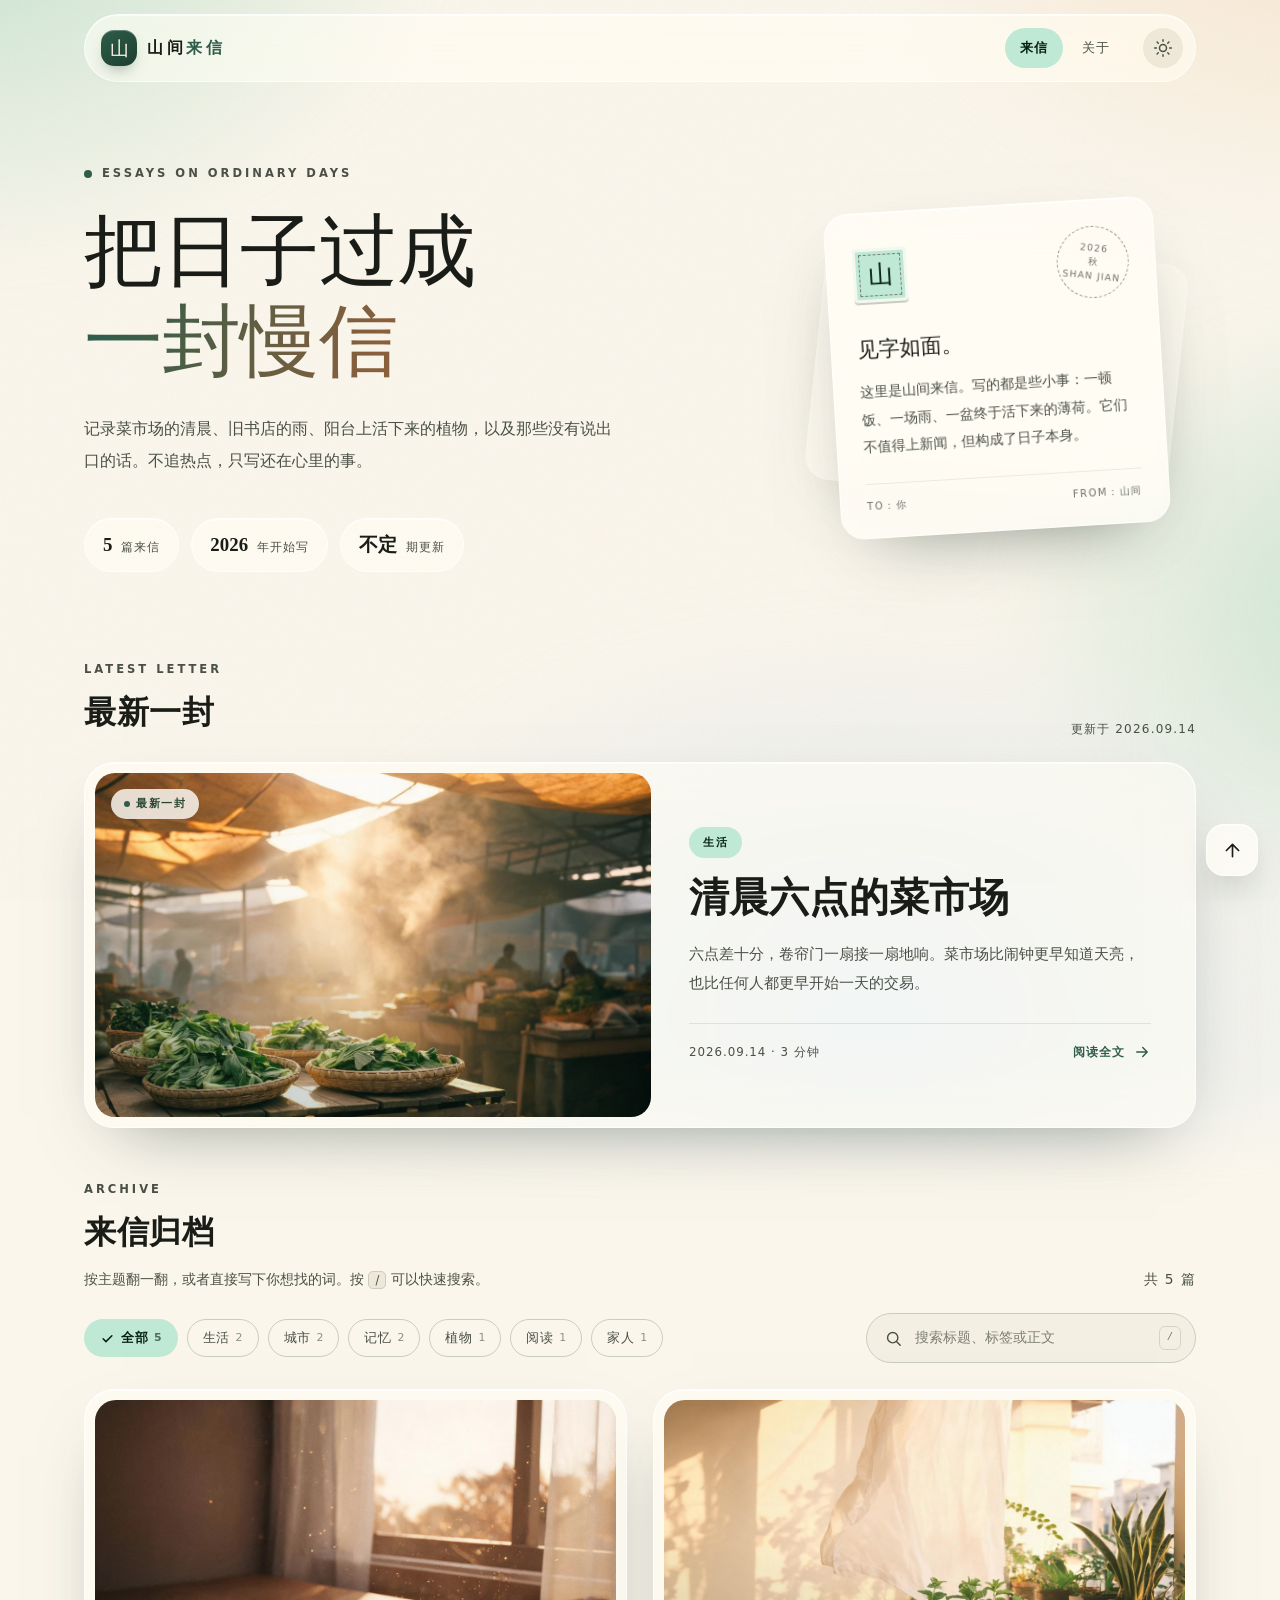
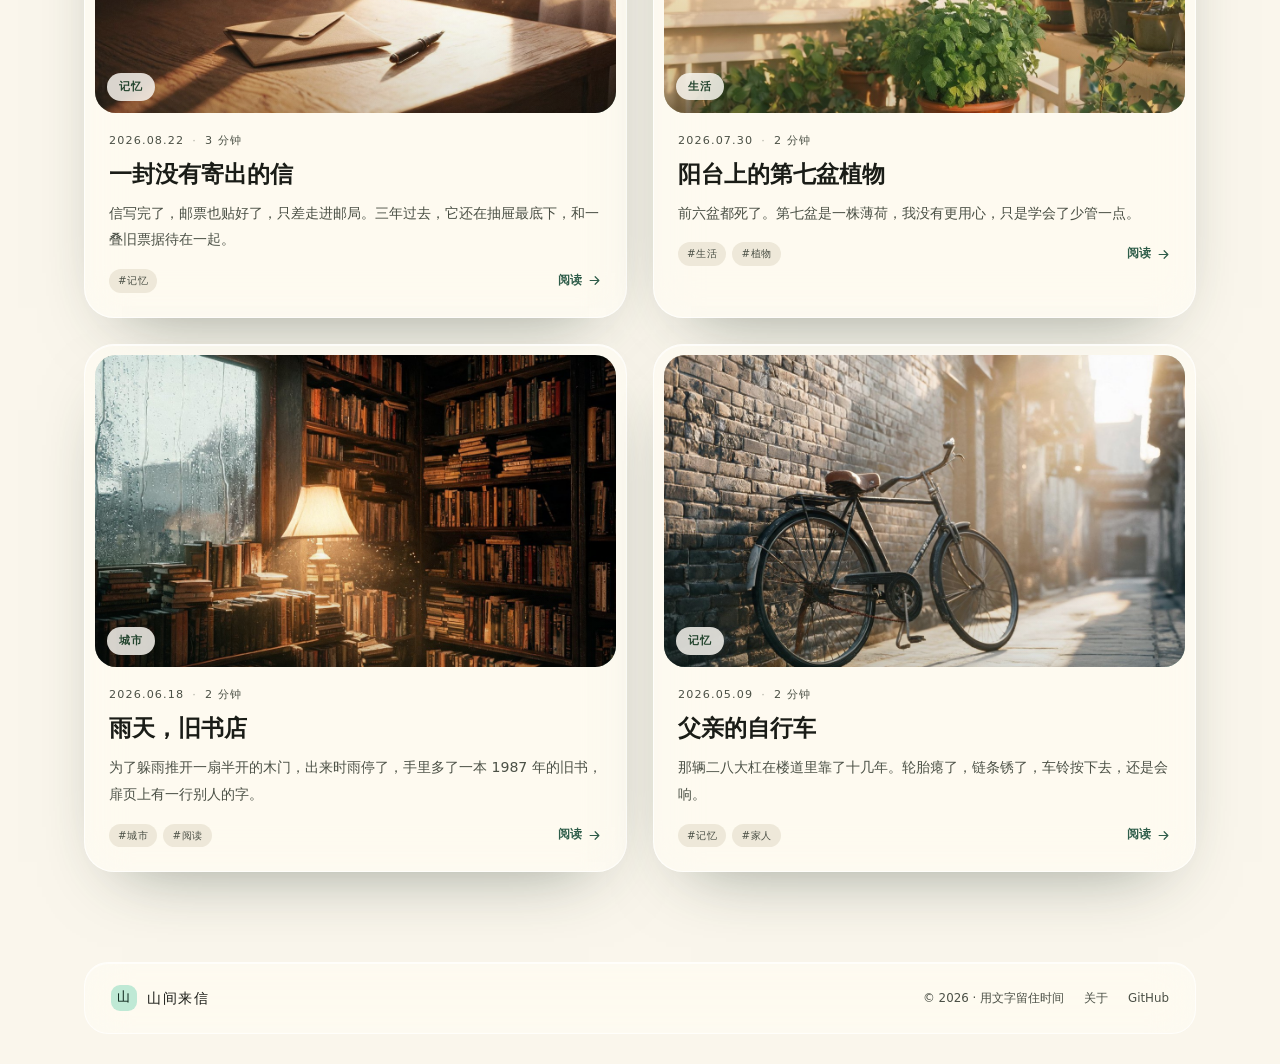
==== index.html @ a65fe45a "重构：MD3 玻璃质感视觉与交互，重写文章内容 - 全站改为 Material Design 3 设计令牌 + 毛玻璃组件、流动色斑与纸纹背景 - 顶栏改为胶囊玻璃条，新增标签筛选计数、搜索快捷键、涟" ====
<!DOCTYPE html>
<html lang="zh-CN" data-theme="light">
<head>
  <meta charset="UTF-8">
  <meta name="viewport" content="width=device-width, initial-scale=1.0">
  <title>山间来信 | 生活随笔</title>
  <meta name="description" content="山间来信 —— 一个记录日常、城市、记忆与植物的生活随笔博客。不追热点，只写还在心里的事。">
  <meta name="theme-color" content="#faf6ec">
  <meta property="og:title" content="山间来信 | 生活随笔">
  <meta property="og:description" content="不追热点，只写还在心里的事。">
  <meta property="og:type" content="website">
  <link rel="icon" href="assets/img/favicon.svg" type="image/svg+xml">
  <link rel="stylesheet" href="assets/css/style.css">
  <script>
    (function () {
      document.documentElement.classList.add("js");
      try {
        var t = localStorage.getItem("theme");
        if (!t) t = matchMedia("(prefers-color-scheme: dark)").matches ? "dark" : "light";
        document.documentElement.dataset.theme = t;
        var m = document.querySelector('meta[name="theme-color"]');
        if (m) m.content = t === "dark" ? "#0f120f" : "#faf6ec";
      } catch (e) {}
    })();
  </script>
</head>
<body>
  <a class="skip-link" href="#main">跳到正文</a>

  <header class="site-header" id="site-header">
    <div class="header-bar glass">
      <a class="brand" href="index.html" aria-label="山间来信 · 首页">
        <span class="brand-mark" aria-hidden="true">山</span>
        <span class="brand-text">山间<span>来信</span></span>
      </a>
      <nav class="nav" aria-label="主导航">
        <a href="index.html" class="is-active" aria-current="page">来信</a>
        <a href="about.html">关于</a>
      </nav>
      <div class="header-actions">
        <button class="icon-btn ripple" data-theme-toggle type="button" aria-label="切换深色模式">
          <svg class="icon-sun" viewBox="0 0 24 24" fill="none" stroke="currentColor" stroke-width="1.8" stroke-linecap="round" aria-hidden="true">
            <circle cx="12" cy="12" r="4.2"/>
            <path d="M12 2v2M12 20v2M2 12h2M20 12h2M4.9 4.9l1.4 1.4M17.7 17.7l1.4 1.4M19.1 4.9l-1.4 1.4M6.3 17.7l-1.4 1.4"/>
          </svg>
          <svg class="icon-moon" viewBox="0 0 24 24" fill="none" stroke="currentColor" stroke-width="1.8" stroke-linecap="round" stroke-linejoin="round" aria-hidden="true">
            <path d="M20.5 14.2A8.5 8.5 0 1 1 9.8 3.5a7 7 0 0 0 10.7 10.7Z"/>
          </svg>
        </button>
      </div>
    </div>
  </header>

  <main id="main">
    <section class="hero wrap">
      <div class="hero-copy">
        <div class="eyebrow reveal"><span class="pulse-dot" aria-hidden="true"></span>Essays on ordinary days</div>
        <h1 class="reveal" style="--i:1">把日子过成<br><em>一封慢信</em></h1>
        <p class="hero-lead reveal" style="--i:2">记录菜市场的清晨、旧书店的雨、阳台上活下来的植物，以及那些没有说出口的话。不追热点，只写还在心里的事。</p>
        <div class="hero-stats reveal" style="--i:3">
          <div class="stat glass"><b id="stat-count">0</b><span>篇来信</span></div>
          <div class="stat glass"><b>2026</b><span>年开始写</span></div>
          <div class="stat glass"><b>不定</b><span>期更新</span></div>
        </div>
      </div>

      <div class="hero-letter reveal" style="--i:2" aria-hidden="true">
        <div class="letter-card letter-card--back"></div>
        <div class="letter-card">
          <div class="letter-top">
            <span class="stamp">山</span>
            <span class="postmark">2026<br>秋<br>SHAN JIAN</span>
          </div>
          <p class="letter-line">见字如面。</p>
          <p class="letter-body">这里是山间来信。写的都是些小事：一顿饭、一场雨、一盆终于活下来的薄荷。它们不值得上新闻，但构成了日子本身。</p>
          <div class="letter-foot">
            <span>TO：你</span>
            <span>FROM：山间</span>
          </div>
        </div>
      </div>
    </section>

    <section class="wrap section" id="latest" aria-labelledby="latest-title">
      <div class="section-head">
        <div>
          <div class="eyebrow">Latest letter</div>
          <h2 id="latest-title">最新一封</h2>
        </div>
        <div class="result-meta" id="featured-meta"></div>
      </div>
      <div id="featured"></div>
    </section>

    <section class="wrap section" id="archive" aria-labelledby="archive-title">
      <div class="section-head">
        <div>
          <div class="eyebrow">Archive</div>
          <h2 id="archive-title">来信归档</h2>
          <p>按主题翻一翻，或者直接写下你想找的词。按 <kbd>/</kbd> 可以快速搜索。</p>
        </div>
        <p class="result-meta" id="result-meta" aria-live="polite"></p>
      </div>

      <div class="toolbar">
        <div class="chips" id="filters" aria-label="按标签筛选"></div>
        <div class="search-field" id="search-field">
          <svg viewBox="0 0 24 24" fill="none" stroke="currentColor" stroke-width="1.8" stroke-linecap="round" aria-hidden="true">
            <circle cx="11" cy="11" r="6.5"/>
            <path d="m16 16 4.5 4.5"/>
          </svg>
          <input id="search" type="search" placeholder="搜索标题、标签或正文" aria-label="搜索文章" autocomplete="off">
          <kbd class="search-kbd">/</kbd>
          <button class="search-clear ripple" id="search-clear" type="button" aria-label="清空搜索">
            <svg viewBox="0 0 24 24" fill="none" stroke="currentColor" stroke-width="2" stroke-linecap="round" aria-hidden="true">
              <path d="M6 6l12 12M18 6 6 18"/>
            </svg>
          </button>
        </div>
      </div>

      <div class="post-grid" id="post-list"></div>
    </section>
  </main>

  <footer class="site-footer">
    <div class="footer-bar glass">
      <div class="footer-brand"><i aria-hidden="true">山</i>山间来信</div>
      <div class="footer-links">
        <span>© <span id="year">2026</span> · 用文字留住时间</span>
        <a href="about.html">关于</a>
        <a href="https://github.com/949487" target="_blank" rel="noopener">GitHub</a>
      </div>
    </div>
  </footer>

  <div class="fab-stack">
    <button class="fab ripple" id="to-top" type="button" data-tooltip="回到顶部" aria-label="回到顶部">
      <svg viewBox="0 0 24 24" fill="none" stroke="currentColor" stroke-width="1.9" stroke-linecap="round" stroke-linejoin="round" aria-hidden="true">
        <path d="M12 19V5M5 12l7-7 7 7"/>
      </svg>
    </button>
  </div>

  <script src="data/posts.js"></script>
  <script src="assets/js/main.js"></script>
</body>
</html>
---- assets/css/style.css ----
/* =========================================================
   山间来信 · Material Design 3 × Glass
   ========================================================= */

/* ---------- Tokens ---------- */
:root {
  color-scheme: light;

  --primary: #2f5d4a;
  --on-primary: #ffffff;
  --primary-container: #bfe9d5;
  --on-primary-container: #082016;
  --secondary: #8a5f3c;
  --on-secondary: #ffffff;
  --secondary-container: #f4dfc8;
  --on-secondary-container: #2c1a0b;

  --surface: #faf6ec;
  --surface-container-lowest: #fffdf8;
  --surface-container-low: #f4efe3;
  --surface-container: #eee8d9;
  --surface-container-high: #e7e1d0;
  --on-surface: #1a1c17;
  --on-surface-variant: #4b5046;
  --outline: #767b6f;
  --outline-variant: #c9cdbe;
  --error: #ba1a1a;

  --primary-soft: rgba(47, 93, 74, .10);
  --secondary-soft: rgba(138, 95, 60, .10);

  --glass: rgba(255, 253, 247, .58);
  --glass-strong: rgba(255, 253, 247, .80);
  --glass-border: rgba(255, 255, 255, .68);
  --glass-highlight: inset 0 1px 0 rgba(255, 255, 255, .65);
  --glass-shadow: 0 28px 70px -38px rgba(32, 52, 40, .55);

  --hairline: rgba(26, 40, 30, .10);

  --mesh-1: rgba(157, 211, 184, .60);
  --mesh-2: rgba(246, 219, 188, .70);
  --mesh-3: rgba(199, 219, 240, .48);

  --serif: "Noto Serif CJK SC", "Noto Serif SC", "Source Han Serif SC", "Songti SC", "STSong", "SimSun", Georgia, serif;
  --sans: "Noto Sans CJK SC", "Noto Sans SC", "PingFang SC", "Hiragino Sans GB", "Microsoft YaHei", system-ui, -apple-system, "Segoe UI", sans-serif;

  --r-xs: 10px;
  --r-sm: 14px;
  --r-md: 18px;
  --r-lg: 24px;
  --r-xl: 30px;
  --r-full: 999px;

  --ease-spring: cubic-bezier(.22, 1.2, .36, 1);
  --ease-emphasized: cubic-bezier(.2, 0, 0, 1);
  --nav-h: 68px;
}

[data-theme="dark"] {
  color-scheme: dark;

  --primary: #9bd4b7;
  --on-primary: #063726;
  --primary-container: #1d4835;
  --on-primary-container: #c2ecd8;
  --secondary: #e9c49b;
  --on-secondary: #3b2410;
  --secondary-container: #503017;
  --on-secondary-container: #f4dfc8;

  --surface: #0f120f;
  --surface-container-lowest: #141713;
  --surface-container-low: #171a16;
  --surface-container: #1c201a;
  --surface-container-high: #262b23;
  --on-surface: #e5e8de;
  --on-surface-variant: #c3c8ba;
  --outline: #8d9286;
  --outline-variant: #434a3f;
  --error: #ffb4ab;

  --primary-soft: rgba(155, 212, 183, .12);
  --secondary-soft: rgba(233, 196, 155, .12);

  --glass: rgba(52, 62, 49, .56);
  --glass-strong: rgba(46, 56, 44, .82);
  --glass-border: rgba(255, 255, 255, .16);
  --glass-highlight: inset 0 1px 0 rgba(255, 255, 255, .14);
  --glass-shadow: 0 30px 80px -42px rgba(0, 0, 0, .95);

  --hairline: rgba(255, 255, 255, .08);

  --mesh-1: rgba(41, 92, 68, .55);
  --mesh-2: rgba(94, 62, 34, .50);
  --mesh-3: rgba(38, 58, 86, .45);
}

/* ---------- Reset ---------- */
*,
*::before,
*::after { box-sizing: border-box; }

html {
  -webkit-text-size-adjust: 100%;
  scroll-behavior: smooth;
  scroll-padding-top: 96px;
  background: var(--surface);
}

body {
  margin: 0;
  min-height: 100vh;
  background: transparent;
  color: var(--on-surface);
  font-family: var(--sans);
  font-size: 16px;
  line-height: 1.7;
  -webkit-font-smoothing: antialiased;
  text-rendering: optimizeLegibility;
  overflow-x: hidden;
}

/* 背景：流动的色斑 + 纸张颗粒 */
body::before {
  content: "";
  position: fixed;
  inset: -25%;
  z-index: -2;
  background:
    radial-gradient(42% 46% at 14% 8%, var(--mesh-1), transparent 62%),
    radial-gradient(40% 42% at 86% 6%, var(--mesh-2), transparent 64%),
    radial-gradient(48% 46% at 62% 92%, var(--mesh-3), transparent 66%),
    radial-gradient(34% 34% at 92% 62%, var(--mesh-1), transparent 68%);
  filter: blur(34px);
  animation: mesh-drift 30s ease-in-out infinite alternate;
  pointer-events: none;
}

body::after {
  content: "";
  position: fixed;
  inset: 0;
  z-index: -1;
  pointer-events: none;
  opacity: .55;
  background-image: url("data:image/svg+xml,%3Csvg xmlns='http://www.w3.org/2000/svg' width='180' height='180'%3E%3Cfilter id='n'%3E%3CfeTurbulence type='fractalNoise' baseFrequency='.82' numOctaves='3' stitchTiles='stitch'/%3E%3C/filter%3E%3Crect width='180' height='180' filter='url(%23n)' opacity='.075'/%3E%3C/svg%3E");
}

@keyframes mesh-drift {
  0% { transform: translate3d(-1.5%, -1%, 0) scale(1); }
  50% { transform: translate3d(1.5%, 1.5%, 0) scale(1.04); }
  100% { transform: translate3d(-1%, 2%, 0) scale(1.02); }
}

img { max-width: 100%; display: block; }

a { color: inherit; text-decoration: none; }

button,
input { font: inherit; color: inherit; }

button { cursor: pointer; }

::selection {
  background: var(--primary-container);
  color: var(--on-primary-container);
}

:focus-visible {
  outline: 2px solid var(--primary);
  outline-offset: 3px;
}

[hidden] { display: none !important; }

/* ---------- Layout helpers ---------- */
.wrap {
  width: 100%;
  max-width: 1160px;
  margin: 0 auto;
  padding: 0 24px;
}

.glass {
  background: var(--glass);
  border: 1px solid var(--glass-border);
  box-shadow: var(--glass-shadow), var(--glass-highlight);
  -webkit-backdrop-filter: blur(22px) saturate(155%);
  backdrop-filter: blur(22px) saturate(155%);
}

.skip-link {
  position: fixed;
  top: 10px;
  left: 50%;
  z-index: 200;
  padding: 10px 18px;
  border-radius: var(--r-full);
  background: var(--primary);
  color: var(--on-primary);
  font-size: .85rem;
  transform: translate(-50%, -160%);
  transition: transform .25s var(--ease-spring);
}
.skip-link:focus { transform: translate(-50%, 0); }

/* ---------- Top app bar ---------- */
.site-header {
  position: sticky;
  top: 14px;
  z-index: 60;
  padding: 0 24px;
  pointer-events: none;
}

.header-bar {
  pointer-events: auto;
  max-width: 1112px;
  height: var(--nav-h);
  margin: 0 auto;
  padding: 0 12px 0 16px;
  display: flex;
  align-items: center;
  gap: 18px;
  border-radius: var(--r-full);
  transition: height .35s var(--ease-emphasized), background-color .35s ease, box-shadow .35s ease;
}

.site-header.is-scrolled .header-bar {
  height: 58px;
  background: var(--glass-strong);
  box-shadow: 0 18px 46px -30px rgba(20, 36, 28, .65), var(--glass-highlight);
}

.brand {
  display: flex;
  align-items: center;
  gap: 10px;
  margin-right: auto;
  min-width: 0;
}

.brand-mark {
  width: 36px;
  height: 36px;
  flex: 0 0 36px;
  display: grid;
  place-items: center;
  border-radius: 13px;
  background: linear-gradient(145deg, var(--primary), #1d3f30);
  color: #f7f3e8;
  font-family: var(--serif);
  font-size: 19px;
  line-height: 1;
  box-shadow: inset 0 1px 0 rgba(255, 255, 255, .28), 0 8px 18px -10px rgba(15, 40, 28, .8);
  transition: transform .4s var(--ease-spring);
}
[data-theme="dark"] .brand-mark {
  background: linear-gradient(145deg, #b7e6cd, #7fbfa0);
  color: #0b2417;
}
.brand:hover .brand-mark { transform: rotate(-8deg) scale(1.05); }

.brand-text {
  font-family: var(--serif);
  font-size: 1.02rem;
  font-weight: 600;
  letter-spacing: .22em;
  white-space: nowrap;
}
.brand-text span { color: var(--primary); }

.nav {
  display: flex;
  align-items: center;
  gap: 4px;
}

.nav a {
  position: relative;
  padding: 9px 15px;
  border-radius: var(--r-full);
  font-size: .84rem;
  letter-spacing: .08em;
  color: var(--on-surface-variant);
  transition: color .2s, background-color .2s;
}
.nav a:hover { color: var(--on-surface); background: var(--primary-soft); }
.nav a.is-active {
  color: var(--on-primary-container);
  background: var(--primary-container);
  font-weight: 600;
}
[data-theme="dark"] .nav a.is-active { color: var(--on-primary-container); }

.header-actions {
  display: flex;
  align-items: center;
  gap: 8px;
}

/* ---------- Buttons / icon buttons ---------- */
.icon-btn {
  position: relative;
  width: 40px;
  height: 40px;
  display: grid;
  place-items: center;
  border: 0;
  border-radius: 50%;
  background: var(--surface-container);
  color: var(--on-surface-variant);
  overflow: hidden;
  transition: background-color .2s, color .2s, transform .35s var(--ease-spring);
}
.icon-btn:hover {
  background: var(--primary-container);
  color: var(--on-primary-container);
  transform: rotate(12deg);
}
.icon-btn svg { width: 20px; height: 20px; }
.icon-moon { display: none; }
[data-theme="dark"] .icon-moon { display: block; }
[data-theme="dark"] .icon-sun { display: none; }

.btn {
  position: relative;
  display: inline-flex;
  align-items: center;
  justify-content: center;
  gap: 8px;
  min-height: 44px;
  padding: 0 20px;
  border: 0;
  border-radius: var(--r-full);
  font-size: .86rem;
  letter-spacing: .06em;
  overflow: hidden;
  transition: transform .25s var(--ease-spring), box-shadow .25s, background-color .2s;
}
.btn svg { width: 18px; height: 18px; }
.btn--filled {
  background: var(--primary);
  color: var(--on-primary);
  box-shadow: 0 12px 26px -14px rgba(26, 60, 45, .85);
}
.btn--filled:hover { transform: translateY(-2px); box-shadow: 0 18px 34px -16px rgba(26, 60, 45, .8); }
.btn--tonal {
  background: var(--secondary-container);
  color: var(--on-secondary-container);
}
.btn--tonal:hover { transform: translateY(-2px); }
.btn--ghost {
  background: transparent;
  border: 1px solid var(--outline-variant);
  color: var(--on-surface-variant);
}
.btn--ghost:hover { border-color: var(--primary); color: var(--primary); }

/* MD3 ripple */
.ripple { position: relative; overflow: hidden; }
.ripple-wave {
  position: absolute;
  border-radius: 50%;
  background: currentColor;
  opacity: .18;
  transform: scale(0);
  pointer-events: none;
  animation: ripple-out .65s var(--ease-emphasized) forwards;
}
@keyframes ripple-out {
  to { transform: scale(1); opacity: 0; }
}

/* ---------- Hero ---------- */
.hero {
  display: grid;
  grid-template-columns: minmax(0, 1.25fr) minmax(280px, .75fr);
  align-items: center;
  gap: 48px;
  padding-top: 96px;
  padding-bottom: 54px;
}

.eyebrow {
  display: flex;
  align-items: center;
  gap: 10px;
  font-size: .72rem;
  font-weight: 600;
  letter-spacing: .26em;
  text-transform: uppercase;
  color: var(--on-surface-variant);
}

.pulse-dot {
  width: 8px;
  height: 8px;
  border-radius: 50%;
  background: var(--primary);
  box-shadow: 0 0 0 0 var(--primary-soft);
  animation: pulse 2.6s infinite;
}

@keyframes pulse {
  0% { box-shadow: 0 0 0 0 rgba(47, 93, 74, .35); }
  70% { box-shadow: 0 0 0 12px rgba(47, 93, 74, 0); }
  100% { box-shadow: 0 0 0 0 rgba(47, 93, 74, 0); }
}

.hero h1 {
  margin: 22px 0 0;
  font-family: var(--serif);
  font-size: clamp(2.9rem, 6.2vw, 5.2rem);
  font-weight: 500;
  line-height: 1.14;
  letter-spacing: -.01em;
}
.hero h1 em {
  font-style: normal;
  background: linear-gradient(105deg, var(--primary) 8%, var(--secondary) 92%);
  -webkit-background-clip: text;
  background-clip: text;
  color: transparent;
}

.hero-lead {
  max-width: 540px;
  margin: 26px 0 0;
  color: var(--on-surface-variant);
  font-size: 1.02rem;
  line-height: 2;
}

.hero-stats {
  display: flex;
  flex-wrap: wrap;
  gap: 12px;
  margin-top: 40px;
}

.stat {
  display: flex;
  align-items: baseline;
  gap: 9px;
  padding: 10px 18px;
  border-radius: var(--r-full);
  font-size: .76rem;
  letter-spacing: .08em;
  color: var(--on-surface-variant);
}
.stat b {
  font-family: var(--serif);
  font-size: 1.18rem;
  font-weight: 600;
  letter-spacing: 0;
  color: var(--on-surface);
}

/* 装饰信纸 */
.hero-letter {
  position: relative;
  height: 330px;
  display: grid;
  place-items: center;
  perspective: 900px;
}

.letter-card {
  position: relative;
  width: min(330px, 100%);
  padding: 26px 26px 22px;
  border-radius: var(--r-lg);
  background: var(--glass-strong);
  border: 1px solid var(--glass-border);
  box-shadow: var(--glass-shadow), var(--glass-highlight);
  -webkit-backdrop-filter: blur(24px) saturate(150%);
  backdrop-filter: blur(24px) saturate(150%);
  transform: rotate(-3.5deg);
  animation: letter-float 7s ease-in-out infinite;
  z-index: 2;
}

.letter-card--back {
  position: absolute;
  inset: 44px 18px auto;
  height: 250px;
  width: auto;
  padding: 0;
  border-radius: var(--r-lg);
  transform: rotate(6deg);
  opacity: .5;
  z-index: 1;
  animation: letter-float-back 9s ease-in-out infinite;
}

@keyframes letter-float-back {
  0%, 100% { transform: translateY(0) rotate(6deg); }
  50% { transform: translateY(-8px) rotate(7deg); }
}

@keyframes letter-float {
  0%, 100% { transform: translateY(0) rotate(-3.5deg); }
  50% { transform: translateY(-10px) rotate(-2.2deg); }
}

.letter-top {
  display: flex;
  align-items: center;
  justify-content: space-between;
  gap: 12px;
}

.stamp {
  width: 54px;
  height: 54px;
  display: grid;
  place-items: center;
  border-radius: 4px;
  background: var(--primary-container);
  color: var(--on-primary-container);
  font-family: var(--serif);
  font-size: 25px;
  box-shadow: inset 0 0 0 3px var(--glass-strong), 0 2px 0 var(--outline-variant);
  outline: 1px dashed var(--outline);
  outline-offset: -7px;
}

.postmark {
  width: 72px;
  height: 72px;
  display: grid;
  place-items: center;
  border: 1px dashed var(--outline);
  border-radius: 50%;
  font-size: .58rem;
  letter-spacing: .12em;
  line-height: 1.5;
  text-align: center;
  color: var(--on-surface-variant);
  transform: rotate(9deg);
  opacity: .8;
}

.letter-line {
  margin: 20px 0 12px;
  font-family: var(--serif);
  font-size: 1.3rem;
  color: var(--on-surface);
}

.letter-body {
  margin: 0;
  font-family: var(--serif);
  font-size: .86rem;
  line-height: 2;
  color: var(--on-surface-variant);
}

.letter-foot {
  display: flex;
  justify-content: space-between;
  margin-top: 22px;
  padding-top: 14px;
  border-top: 1px solid var(--hairline);
  font-size: .62rem;
  letter-spacing: .16em;
  color: var(--on-surface-variant);
  opacity: .8;
}

/* ---------- Sections ---------- */
.section { padding-bottom: 18px; }

.section-head {
  display: flex;
  align-items: flex-end;
  justify-content: space-between;
  flex-wrap: wrap;
  gap: 18px;
  padding: 34px 0 22px;
}

.section-head h2 {
  margin: 6px 0 0;
  font-family: var(--serif);
  font-size: clamp(1.5rem, 3vw, 2rem);
  font-weight: 600;
  letter-spacing: .02em;
}

.section-head p {
  margin: 8px 0 0;
  max-width: 480px;
  font-size: .86rem;
  color: var(--on-surface-variant);
}

.section-head kbd {
  padding: 1px 6px;
  border: 1px solid var(--outline-variant);
  border-radius: 5px;
  background: var(--surface-container);
  font-family: var(--sans);
  font-size: .72rem;
}

.result-meta {
  font-size: .75rem;
  letter-spacing: .1em;
  color: var(--on-surface-variant);
}

/* ---------- Featured ---------- */
.feature-card {
  position: relative;
  display: grid;
  grid-template-columns: minmax(0, 1.02fr) minmax(0, .98fr);
  min-height: 366px;
  border-radius: var(--r-xl);
  overflow: hidden;
  transition: transform .45s var(--ease-spring), box-shadow .45s;
}
.feature-card:hover {
  transform: translateY(-4px);
  box-shadow: 0 40px 90px -44px rgba(22, 48, 34, .65), var(--glass-highlight);
}

.feature-media {
  position: relative;
  overflow: hidden;
  min-height: 280px;
  border-radius: calc(var(--r-xl) - 10px);
  margin: 10px 0 10px 10px;
}
.feature-media img {
  width: 100%;
  height: 100%;
  object-fit: cover;
  transition: transform .9s var(--ease-emphasized), filter .5s;
}
.feature-card:hover .feature-media img {
  transform: scale(1.05);
  filter: saturate(1.05);
}
.feature-media::after {
  content: "";
  position: absolute;
  inset: 0;
  background: linear-gradient(200deg, transparent 45%, rgba(20, 40, 30, .28));
  pointer-events: none;
}

.feature-badge {
  position: absolute;
  top: 16px;
  left: 16px;
  z-index: 2;
  display: inline-flex;
  align-items: center;
  gap: 6px;
  padding: 6px 13px;
  border-radius: var(--r-full);
  background: rgba(255, 253, 247, .82);
  -webkit-backdrop-filter: blur(10px);
  backdrop-filter: blur(10px);
  color: #24452f;
  font-size: .68rem;
  font-weight: 600;
  letter-spacing: .14em;
}
.feature-badge::before {
  content: "";
  width: 6px;
  height: 6px;
  border-radius: 50%;
  background: #2f5d4a;
}

.feature-content {
  display: flex;
  flex-direction: column;
  justify-content: center;
  gap: 14px;
  padding: 40px 44px 40px 38px;
}

.post-kicker {
  display: inline-flex;
  align-items: center;
  gap: 8px;
  align-self: flex-start;
  padding: 6px 14px;
  border-radius: var(--r-full);
  background: var(--primary-container);
  color: var(--on-primary-container);
  font-size: .7rem;
  font-weight: 600;
  letter-spacing: .14em;
  text-transform: uppercase;
}

.feature-content h2 {
  margin: 0;
  font-family: var(--serif);
  font-size: clamp(1.75rem, 3.1vw, 2.5rem);
  font-weight: 600;
  line-height: 1.35;
  transition: color .25s;
}
.feature-card:hover .feature-content h2 { color: var(--primary); }

.feature-content p {
  margin: 0;
  color: var(--on-surface-variant);
  font-size: .92rem;
  line-height: 1.95;
  display: -webkit-box;
  -webkit-line-clamp: 3;
  -webkit-box-orient: vertical;
  overflow: hidden;
}

.feature-foot {
  display: flex;
  align-items: center;
  justify-content: space-between;
  gap: 16px;
  margin-top: 12px;
  padding-top: 18px;
  border-top: 1px solid var(--hairline);
  font-size: .74rem;
  letter-spacing: .08em;
  color: var(--on-surface-variant);
}

.feature-cta {
  display: inline-flex;
  align-items: center;
  gap: 8px;
  font-weight: 600;
  color: var(--primary);
}
.feature-cta svg {
  width: 18px;
  height: 18px;
  transition: transform .3s var(--ease-spring);
}
.feature-card:hover .feature-cta svg { transform: translateX(4px); }

/* ---------- Toolbar ---------- */
.toolbar {
  display: flex;
  flex-wrap: wrap;
  align-items: center;
  justify-content: space-between;
  gap: 16px;
  padding-bottom: 26px;
}

.chips {
  display: flex;
  flex-wrap: wrap;
  gap: 9px;
}

.chip {
  position: relative;
  display: inline-flex;
  align-items: center;
  gap: 6px;
  height: 38px;
  padding: 0 15px;
  border: 1px solid var(--outline-variant);
  border-radius: var(--r-full);
  background: transparent;
  color: var(--on-surface-variant);
  font-size: .79rem;
  letter-spacing: .04em;
  overflow: hidden;
  transition: background-color .22s, color .22s, border-color .22s, transform .25s var(--ease-spring);
}
.chip:hover {
  border-color: var(--primary);
  color: var(--primary);
  transform: translateY(-1px);
}
.chip.is-active {
  background: var(--primary-container);
  border-color: transparent;
  color: var(--on-primary-container);
  font-weight: 600;
}
.chip .check {
  width: 15px;
  height: 15px;
  display: none;
  flex: 0 0 15px;
}
.chip.is-active .check { display: block; }
.chip .chip-count {
  font-size: .68rem;
  opacity: .62;
  letter-spacing: 0;
}

/* Search field */
.search-field {
  display: flex;
  align-items: center;
  gap: 10px;
  width: min(330px, 100%);
  height: 50px;
  padding: 0 14px 0 17px;
  border: 1px solid var(--outline-variant);
  border-radius: var(--r-full);
  background: var(--surface-container-low);
  color: var(--on-surface-variant);
  transition: border-color .2s, box-shadow .25s, background-color .2s;
}
.search-field:focus-within {
  border-color: var(--primary);
  background: var(--surface-container-lowest);
  box-shadow: 0 0 0 4px var(--primary-soft);
}
.search-field > svg { width: 19px; height: 19px; flex: 0 0 19px; }
.search-field input {
  flex: 1;
  min-width: 0;
  border: 0;
  outline: 0;
  background: transparent;
  font-size: .86rem;
}
.search-field input::placeholder { color: var(--on-surface-variant); opacity: .7; }
.search-field input::-webkit-search-cancel-button,
.search-field input::-webkit-search-decoration { -webkit-appearance: none; appearance: none; }

.search-kbd {
  flex: 0 0 auto;
  padding: 2px 7px;
  border: 1px solid var(--outline-variant);
  border-radius: 6px;
  font-size: .66rem;
  color: var(--on-surface-variant);
  opacity: .75;
}
.search-clear {
  display: none;
  width: 28px;
  height: 28px;
  flex: 0 0 28px;
  place-items: center;
  border: 0;
  border-radius: 50%;
  background: var(--surface-container);
  color: var(--on-surface-variant);
}
.search-field.has-value .search-clear { display: grid; }
.search-field.has-value .search-kbd { display: none; }
.search-clear svg { width: 15px; height: 15px; }

/* ---------- Post grid ---------- */
.post-grid {
  display: grid;
  grid-template-columns: repeat(2, minmax(0, 1fr));
  gap: 26px;
  padding-bottom: 72px;
}

.post-card {
  position: relative;
  display: block;
  padding: 10px;
  border-radius: var(--r-xl);
  transition: transform .4s var(--ease-spring), box-shadow .4s, background-color .3s;
}
.post-card:hover {
  transform: translateY(-5px);
  background: var(--glass-strong);
  box-shadow: 0 36px 80px -40px rgba(22, 48, 34, .6), var(--glass-highlight);
}

.post-cover {
  position: relative;
  aspect-ratio: 16 / 9.6;
  overflow: hidden;
  border-radius: calc(var(--r-xl) - 9px);
  background: linear-gradient(135deg, var(--surface-container), var(--primary-container));
}
.post-cover img {
  width: 100%;
  height: 100%;
  object-fit: cover;
  filter: saturate(.95);
  transition: transform .85s var(--ease-emphasized), filter .5s;
}
.post-card:hover .post-cover img {
  transform: scale(1.055);
  filter: saturate(1.04);
}
.post-cover::after {
  content: "";
  position: absolute;
  inset: 0;
  background: linear-gradient(190deg, transparent 55%, rgba(18, 38, 28, .22));
  pointer-events: none;
}

.cover-tag {
  position: absolute;
  left: 12px;
  bottom: 12px;
  z-index: 2;
  padding: 5px 12px;
  border-radius: var(--r-full);
  background: rgba(255, 253, 247, .82);
  -webkit-backdrop-filter: blur(10px);
  backdrop-filter: blur(10px);
  font-size: .66rem;
  font-weight: 600;
  letter-spacing: .1em;
  color: #24452f;
}

.post-card-body { padding: 18px 14px 14px; }

.post-meta {
  display: flex;
  align-items: center;
  gap: 8px;
  font-size: .7rem;
  letter-spacing: .1em;
  color: var(--on-surface-variant);
}
.post-meta .dot { opacity: .45; }

.post-card h3 {
  margin: 9px 0 8px;
  font-family: var(--serif);
  font-size: 1.42rem;
  font-weight: 600;
  line-height: 1.45;
  transition: color .25s;
}
.post-card:hover h3 { color: var(--primary); }

.post-card p {
  margin: 0;
  color: var(--on-surface-variant);
  font-size: .88rem;
  line-height: 1.9;
  display: -webkit-box;
  -webkit-line-clamp: 2;
  -webkit-box-orient: vertical;
  overflow: hidden;
}

.card-foot {
  display: flex;
  align-items: center;
  justify-content: space-between;
  gap: 12px;
  margin-top: 16px;
}

.card-tags {
  display: flex;
  flex-wrap: wrap;
  gap: 6px;
}
.card-tags span {
  padding: 3px 9px;
  border-radius: var(--r-full);
  background: var(--surface-container);
  font-size: .64rem;
  letter-spacing: .06em;
  color: var(--on-surface-variant);
}

.read-more {
  display: inline-flex;
  align-items: center;
  gap: 5px;
  flex: 0 0 auto;
  font-size: .72rem;
  font-weight: 600;
  color: var(--primary);
}
.read-more svg {
  width: 15px;
  height: 15px;
  transition: transform .3s var(--ease-spring);
}
.post-card:hover .read-more svg { transform: translateX(3px); }

/* Empty */
.empty {
  grid-column: 1 / -1;
  display: flex;
  flex-direction: column;
  align-items: center;
  gap: 14px;
  margin: 10px 0 40px;
  padding: 64px 24px;
  border-radius: var(--r-xl);
  text-align: center;
}
.empty-glyph {
  width: 66px;
  height: 66px;
  display: grid;
  place-items: center;
  border-radius: 22px;
  background: var(--surface-container);
  color: var(--primary);
  font-family: var(--serif);
  font-size: 1.6rem;
}
.empty b { font-family: var(--serif); font-size: 1.16rem; font-weight: 600; }
.empty p { margin: 0; font-size: .86rem; color: var(--on-surface-variant); }

/* ---------- Footer ---------- */
.site-footer {
  padding: 0 24px 30px;
}
.footer-bar {
  max-width: 1112px;
  margin: 0 auto;
  display: flex;
  flex-wrap: wrap;
  align-items: center;
  justify-content: space-between;
  gap: 18px;
  padding: 22px 26px;
  border-radius: var(--r-lg);
  font-size: .74rem;
  color: var(--on-surface-variant);
}
.footer-brand {
  display: flex;
  align-items: center;
  gap: 10px;
  font-family: var(--serif);
  font-size: .9rem;
  letter-spacing: .12em;
  color: var(--on-surface);
}
.footer-brand i {
  display: grid;
  place-items: center;
  width: 26px;
  height: 26px;
  border-radius: 9px;
  background: var(--primary-container);
  color: var(--on-primary-container);
  font-style: normal;
  font-size: .8rem;
}
.footer-links {
  display: flex;
  align-items: center;
  gap: 20px;
}
.footer-links a { transition: color .2s; }
.footer-links a:hover { color: var(--primary); }

/* ---------- Reveal ---------- */
.reveal {
  opacity: 1;
  transform: none;
}
.js .reveal {
  opacity: 0;
  transform: translateY(18px);
}
.js .reveal.is-in {
  opacity: 1;
  transform: none;
  transition: opacity .7s var(--ease-emphasized), transform .7s var(--ease-emphasized);
  transition-delay: calc(var(--i, 0) * 70ms);
}

/* =========================================================
   文章页
   ========================================================= */
.read-progress {
  position: fixed;
  top: 0;
  left: 0;
  z-index: 100;
  width: 100%;
  height: 3px;
  transform: scaleX(0);
  transform-origin: left center;
  background: linear-gradient(90deg, var(--primary), var(--secondary));
  transition: transform .08s linear;
}

.post-wrap { max-width: 1080px; padding-top: 92px; }

.back-pill {
  display: inline-flex;
  align-items: center;
  gap: 7px;
  padding: 8px 16px 8px 13px;
  border-radius: var(--r-full);
  background: var(--surface-container-low);
  color: var(--on-surface-variant);
  font-size: .76rem;
  letter-spacing: .06em;
  transition: background-color .2s, color .2s, transform .25s var(--ease-spring);
}
.back-pill:hover {
  background: var(--primary-container);
  color: var(--on-primary-container);
  transform: translateX(-2px);
}
.back-pill svg { width: 16px; height: 16px; }

.post-head {
  max-width: 830px;
  margin: 34px auto 0;
  text-align: center;
}

.post-head .post-kicker { margin-bottom: 18px; }

.post-head h1 {
  margin: 0;
  font-family: var(--serif);
  font-size: clamp(2rem, 5vw, 3.4rem);
  font-weight: 600;
  line-height: 1.32;
  letter-spacing: -.005em;
}

.post-submeta {
  display: flex;
  align-items: center;
  justify-content: center;
  flex-wrap: wrap;
  gap: 9px;
  margin-top: 24px;
}

.meta-pill {
  display: inline-flex;
  align-items: center;
  gap: 6px;
  padding: 7px 14px;
  border-radius: var(--r-full);
  background: var(--surface-container-low);
  font-size: .72rem;
  letter-spacing: .08em;
  color: var(--on-surface-variant);
}
.meta-pill svg { width: 14px; height: 14px; }

.post-hero {
  max-width: 900px;
  margin: 36px auto 0;
  padding: 9px;
  border-radius: 34px;
  overflow: hidden;
}
.post-hero img {
  width: 100%;
  aspect-ratio: 16 / 9;
  object-fit: cover;
  border-radius: 26px;
}

/* 移动端目录 */
.toc-mobile {
  display: none;
  gap: 8px;
  max-width: 100%;
  margin: 22px auto 0;
  padding: 2px 0 6px;
  overflow-x: auto;
  scrollbar-width: none;
}
.toc-mobile::-webkit-scrollbar { display: none; }
.toc-mobile a {
  flex: 0 0 auto;
  padding: 7px 13px;
  border-radius: var(--r-full);
  background: var(--surface-container-low);
  border: 1px solid transparent;
  font-size: .72rem;
  color: var(--on-surface-variant);
}
.toc-mobile a.is-active {
  background: var(--primary-container);
  color: var(--on-primary-container);
}

/* 正文布局 */
.post-layout {
  display: grid;
  grid-template-columns: minmax(0, 728px) 218px;
  gap: 62px;
  justify-content: center;
  align-items: start;
  margin-top: 46px;
}

.post-body {
  min-width: 0;
  font-family: var(--serif);
  font-size: 1.08rem;
  line-height: 2.12;
  color: var(--on-surface-variant);
}

.post-body p { margin: 0 0 1.45em; }

.post-body > p:first-of-type::first-letter {
  float: left;
  margin: 7px 12px 0 0;
  padding: 0 2px;
  font-size: 3.55em;
  line-height: .86;
  font-weight: 600;
  color: var(--primary);
}

.post-body h2 {
  position: relative;
  margin: 2.5em 0 .9em;
  padding-top: .25em;
  font-family: var(--serif);
  font-size: 1.42em;
  font-weight: 600;
  line-height: 1.5;
  color: var(--on-surface);
}
.post-body h2::before {
  content: "";
  display: block;
  width: 34px;
  height: 3px;
  margin-bottom: 13px;
  border-radius: 2px;
  background: linear-gradient(90deg, var(--primary), var(--secondary));
}

.post-body strong { color: var(--on-surface); font-weight: 600; }

.post-body a {
  color: var(--primary);
  background-image: linear-gradient(var(--primary-soft), var(--primary-soft));
  background-size: 100% 38%;
  background-repeat: no-repeat;
  background-position: 0 88%;
  transition: background-size .25s;
}
.post-body a:hover { background-size: 100% 100%; }

.post-body blockquote {
  position: relative;
  margin: 2.2em 0;
  padding: 30px 32px 26px 38px;
  border: 1px solid var(--glass-border);
  border-radius: var(--r-lg);
  background: var(--glass);
  box-shadow: var(--glass-shadow), var(--glass-highlight);
  -webkit-backdrop-filter: blur(18px) saturate(140%);
  backdrop-filter: blur(18px) saturate(140%);
  font-size: 1.08em;
  line-height: 1.95;
  color: var(--on-surface);
}
.post-body blockquote::before {
  content: "”";
  position: absolute;
  top: 2px;
  left: 16px;
  font-family: Georgia, var(--serif);
  font-size: 3.2em;
  line-height: 1;
  color: var(--primary);
  opacity: .35;
}
.post-body blockquote p { margin: 0; }

.post-body hr {
  width: 42px;
  height: 2px;
  margin: 2.6em auto;
  border: 0;
  border-radius: 2px;
  background: var(--outline-variant);
}

.post-body ul,
.post-body ol {
  margin: 0 0 1.45em;
  padding-left: 1.35em;
}
.post-body li { margin-bottom: .45em; }
.post-body li::marker { color: var(--primary); }

.post-body figure { margin: 2em 0; }
.post-body figcaption {
  margin-top: 10px;
  font-family: var(--sans);
  font-size: .74rem;
  letter-spacing: .06em;
  color: var(--on-surface-variant);
  text-align: center;
}

/* 目录 */
.toc {
  position: sticky;
  top: 100px;
  padding: 22px 20px;
  border-radius: var(--r-lg);
}
.toc-title {
  margin-bottom: 12px;
  font-size: .7rem;
  font-weight: 600;
  letter-spacing: .18em;
  text-transform: uppercase;
  color: var(--on-surface-variant);
}
.toc-list {
  display: flex;
  flex-direction: column;
  gap: 2px;
  border-left: 1px solid var(--outline-variant);
}
.toc-list a {
  position: relative;
  display: block;
  padding: 7px 0 7px 15px;
  margin-left: -1px;
  border-left: 2px solid transparent;
  font-size: .79rem;
  line-height: 1.6;
  color: var(--on-surface-variant);
  transition: color .2s, border-color .2s, transform .2s;
}
.toc-list a:hover { color: var(--on-surface); transform: translateX(2px); }
.toc-list a.is-active {
  border-left-color: var(--primary);
  color: var(--primary);
  font-weight: 600;
}
.toc-empty { font-size: .78rem; color: var(--on-surface-variant); opacity: .7; }

/* 文末 */
.post-end {
  display: grid;
  grid-template-columns: minmax(0, 728px) 218px;
  gap: 0 62px;
  justify-content: center;
  align-items: start;
  max-width: 1008px;
  margin: 26px auto 0;
  padding-bottom: 90px;
}
.post-end > * { grid-column: 1; }

.author-card {
  display: flex;
  align-items: center;
  gap: 16px;
  padding: 24px 26px;
  border-radius: var(--r-lg);
  margin-top: 42px;
}
.avatar {
  width: 52px;
  height: 52px;
  flex: 0 0 52px;
  display: grid;
  place-items: center;
  border-radius: 18px;
  background: linear-gradient(145deg, var(--primary), #1d3f30);
  color: #f7f3e8;
  font-family: var(--serif);
  font-size: 1.25rem;
  box-shadow: inset 0 1px 0 rgba(255, 255, 255, .25);
}
[data-theme="dark"] .avatar {
  background: linear-gradient(145deg, #b7e6cd, #7fbfa0);
  color: #0b2417;
}
.author-card > div { flex: 1; min-width: 0; }
.author-card b { font-family: var(--serif); font-size: 1rem; letter-spacing: .08em; }
.author-card p {
  margin: 2px 0 0;
  font-size: .76rem;
  line-height: 1.7;
  color: var(--on-surface-variant);
}
.author-card .btn { flex: 0 0 auto; }

.post-actions {
  display: flex;
  flex-wrap: wrap;
  align-items: center;
  justify-content: space-between;
  gap: 18px;
  margin-top: 26px;
}
.post-tags {
  display: flex;
  flex-wrap: wrap;
  gap: 8px;
}
.post-tags span {
  padding: 6px 13px;
  border-radius: var(--r-full);
  background: var(--surface-container);
  font-size: .72rem;
  letter-spacing: .06em;
  color: var(--on-surface-variant);
}
.action-row { display: flex; gap: 10px; }

.post-nav {
  display: grid;
  grid-template-columns: 1fr 1fr;
  gap: 16px;
  margin-top: 26px;
}
.post-nav a {
  display: flex;
  flex-direction: column;
  gap: 8px;
  padding: 22px 24px;
  border: 1px solid var(--glass-border);
  border-radius: var(--r-lg);
  background: var(--glass);
  box-shadow: var(--glass-shadow), var(--glass-highlight);
  -webkit-backdrop-filter: blur(18px) saturate(140%);
  backdrop-filter: blur(18px) saturate(140%);
  transition: transform .3s var(--ease-spring), background-color .25s;
}
.post-nav a:hover { transform: translateY(-3px); background: var(--glass-strong); }
.post-nav small {
  display: flex;
  align-items: center;
  gap: 6px;
  font-size: .66rem;
  letter-spacing: .14em;
  text-transform: uppercase;
  color: var(--on-surface-variant);
}
.post-nav small svg { width: 14px; height: 14px; }
.post-nav span {
  font-family: var(--serif);
  font-size: 1rem;
  line-height: 1.55;
  color: var(--on-surface);
}
.post-nav .next { text-align: right; }
.post-nav .next small { justify-content: flex-end; }
.post-nav .nav-empty {
  display: grid;
  place-items: center;
  min-height: 92px;
  border: 1px dashed var(--outline-variant);
  border-radius: var(--r-lg);
  font-size: .74rem;
  color: var(--on-surface-variant);
  opacity: .6;
}

/* ---------- FAB / Toast ---------- */
.fab-stack {
  position: fixed;
  right: 22px;
  bottom: 24px;
  z-index: 70;
  display: flex;
  flex-direction: column-reverse;
  gap: 10px;
  pointer-events: none;
}
.fab {
  position: relative;
  width: 52px;
  height: 52px;
  display: grid;
  place-items: center;
  border: 1px solid var(--glass-border);
  border-radius: 18px;
  background: var(--glass-strong);
  color: var(--on-surface);
  box-shadow: 0 16px 34px -16px rgba(20, 44, 32, .55), var(--glass-highlight);
  -webkit-backdrop-filter: blur(16px) saturate(150%);
  backdrop-filter: blur(16px) saturate(150%);
  opacity: 0;
  transform: translateY(14px) scale(.9);
  pointer-events: none;
  transition: opacity .3s, transform .35s var(--ease-spring), background-color .2s;
}
.fab.is-show { opacity: 1; transform: none; pointer-events: auto; }
.fab:hover { background: var(--primary); color: var(--on-primary); }
.fab svg { width: 21px; height: 21px; }
.fab[data-tooltip]::after {
  content: attr(data-tooltip);
  position: absolute;
  right: calc(100% + 10px);
  top: 50%;
  transform: translateY(-50%) translateX(4px);
  padding: 5px 10px;
  border-radius: 8px;
  background: var(--on-surface);
  color: var(--surface);
  font-size: .66rem;
  letter-spacing: .04em;
  white-space: nowrap;
  opacity: 0;
  pointer-events: none;
  transition: opacity .2s, transform .2s;
}
.fab[data-tooltip]:hover::after { opacity: 1; transform: translateY(-50%) translateX(0); }

.toast {
  position: fixed;
  left: 50%;
  bottom: 28px;
  z-index: 120;
  padding: 12px 22px;
  border-radius: var(--r-full);
  background: var(--on-surface);
  color: var(--surface);
  font-size: .78rem;
  letter-spacing: .05em;
  box-shadow: 0 20px 40px -20px rgba(0, 0, 0, .6);
  opacity: 0;
  transform: translate(-50%, 16px);
  pointer-events: none;
  transition: opacity .25s, transform .35s var(--ease-spring);
}
.toast.is-show { opacity: 1; transform: translate(-50%, 0); }

/* =========================================================
   关于页 / 404
   ========================================================= */
.about-page { padding-top: 100px; padding-bottom: 80px; }

.about-hero {
  position: relative;
  max-width: 900px;
  margin: 0 auto;
  padding: 54px 56px;
  border-radius: 34px;
  overflow: hidden;
}
.about-hero::before {
  content: "山";
  position: absolute;
  right: 22px;
  bottom: 6px;
  font-family: var(--serif);
  font-size: 11rem;
  line-height: 1;
  color: var(--primary);
  opacity: .06;
  pointer-events: none;
}
.about-hero h1 {
  margin: 8px 0 0;
  font-family: var(--serif);
  font-size: clamp(2.1rem, 4.6vw, 3.3rem);
  font-weight: 600;
  line-height: 1.32;
}
.about-hero .lead {
  margin: 0 0 26px;
  font-size: .7rem;
  font-weight: 600;
  letter-spacing: .24em;
  text-transform: uppercase;
  color: var(--on-surface-variant);
}
.about-hero p {
  max-width: 640px;
  margin: 0 0 1.25em;
  font-family: var(--serif);
  font-size: 1.02rem;
  line-height: 2.1;
  color: var(--on-surface-variant);
}
.about-hero .sign {
  margin-top: 30px;
  font-family: var(--serif);
  color: var(--primary);
}

.about-grid {
  display: grid;
  grid-template-columns: 1.2fr .8fr;
  gap: 24px;
  max-width: 900px;
  margin: 24px auto 0;
}
.about-card {
  padding: 30px 32px;
  border-radius: var(--r-lg);
}
.about-card h2 {
  margin: 0 0 16px;
  font-family: var(--serif);
  font-size: 1.2rem;
  font-weight: 600;
}
.about-card p {
  margin: 0 0 1em;
  font-size: .9rem;
  line-height: 1.95;
  color: var(--on-surface-variant);
}
.about-list {
  display: flex;
  flex-direction: column;
  gap: 12px;
}
.about-list a {
  display: flex;
  align-items: center;
  justify-content: space-between;
  gap: 12px;
  padding: 12px 16px;
  border-radius: var(--r-md);
  background: var(--surface-container-low);
  font-size: .84rem;
  transition: background-color .2s, color .2s, transform .25s var(--ease-spring);
}
.about-list a:hover {
  background: var(--primary-container);
  color: var(--on-primary-container);
  transform: translateX(3px);
}
.about-list svg { width: 16px; height: 16px; opacity: .7; }

/* 404 */
.notfound {
  min-height: calc(100vh - 170px);
  display: grid;
  place-items: center;
  padding: 80px 24px 40px;
}
.notfound-card {
  position: relative;
  max-width: 620px;
  width: 100%;
  padding: 56px 48px;
  border-radius: 34px;
  text-align: center;
  overflow: hidden;
}
.notfound-code {
  font-family: var(--serif);
  font-size: clamp(4rem, 12vw, 7rem);
  font-weight: 600;
  line-height: 1;
  letter-spacing: .04em;
  background: linear-gradient(120deg, var(--primary), var(--secondary));
  -webkit-background-clip: text;
  background-clip: text;
  color: transparent;
}
.notfound-card h1 {
  margin: 10px 0 0;
  font-family: var(--serif);
  font-size: clamp(1.5rem, 3.4vw, 2rem);
  font-weight: 600;
}
.notfound-card p {
  margin: 14px auto 30px;
  max-width: 380px;
  font-size: .9rem;
  line-height: 1.9;
  color: var(--on-surface-variant);
}

/* =========================================================
   Responsive
   ========================================================= */
@media (max-width: 1020px) {
  .post-layout { grid-template-columns: minmax(0, 728px); gap: 0; }
  .toc { display: none; }
  .toc-mobile { display: flex; flex-wrap: wrap; overflow: visible; max-width: 728px; }
  .post-end { grid-template-columns: minmax(0, 728px); max-width: 728px; }
  .about-grid { grid-template-columns: 1fr; }
}

@media (max-width: 900px) {
  .hero {
    grid-template-columns: 1fr;
    gap: 26px;
    padding-top: 78px;
    padding-bottom: 34px;
  }
  .hero-letter { height: auto; min-height: 320px; padding: 16px 0 26px; }
  .letter-card { width: min(300px, 100%); }
  .feature-card { grid-template-columns: 1fr; }
  .feature-media { margin: 10px 10px 0; min-height: 240px; }
  .feature-content { padding: 26px 28px 32px; }
  .post-grid { grid-template-columns: 1fr; }
}

@media (max-width: 680px) {
  :root { --nav-h: 60px; }
  .wrap { padding: 0 18px; }
  .site-header { top: 10px; padding: 0 14px; }
  .header-bar { padding: 0 8px 0 12px; gap: 8px; }
  .brand-text { font-size: .94rem; letter-spacing: .14em; }
  .brand-mark { width: 32px; height: 32px; flex-basis: 32px; border-radius: 11px; font-size: 17px; }
  .nav a { padding: 8px 11px; font-size: .78rem; }
  .icon-btn { width: 36px; height: 36px; }

  .hero { padding-top: 62px; }
  .hero h1 { font-size: clamp(2.5rem, 10.5vw, 3.4rem); }
  .hero-lead { font-size: .95rem; line-height: 1.95; }
  .hero-stats { gap: 8px; margin-top: 30px; }
  .stat { padding: 8px 14px; }
  .hero-letter { height: auto; min-height: 300px; padding: 14px 0 26px; }
  .letter-card { padding: 20px; }
  .letter-card--back { inset: 40px 12px auto; height: 228px; }
  .letter-body { font-size: .8rem; }
  .postmark { width: 60px; height: 60px; font-size: .5rem; }

  .section-head { padding-top: 24px; }
  .toolbar { align-items: stretch; }
  .search-field { width: 100%; }
  .chips { gap: 7px; }
  .chip { height: 36px; padding: 0 13px; font-size: .75rem; }

  .post-card { padding: 8px; }
  .post-card-body { padding: 15px 10px 10px; }
  .post-card h3 { font-size: 1.28rem; }

  .footer-bar { flex-direction: column; align-items: flex-start; padding: 20px; }

  .post-wrap { padding-top: 78px; }
  .post-head { margin-top: 26px; }
  .post-head h1 { font-size: clamp(1.85rem, 7.6vw, 2.6rem); }
  .post-submeta { gap: 7px; }
  .meta-pill { padding: 6px 11px; font-size: .68rem; }
  .post-hero { margin-top: 26px; padding: 7px; border-radius: 26px; }
  .post-hero img { border-radius: 20px; }
  .post-layout { margin-top: 32px; }
  .post-body { font-size: 1.02rem; line-height: 2.05; }
  .post-body > p:first-of-type::first-letter { font-size: 3.2em; }
  .post-body blockquote { padding: 26px 24px 22px 32px; }
  .post-body h2 { font-size: 1.3em; }

  .post-end { padding-bottom: 76px; }
  .author-card { flex-wrap: wrap; padding: 20px; }
  .author-card .btn { width: 100%; }
  .post-actions { align-items: flex-start; flex-direction: column; }
  .action-row { width: 100%; }
  .action-row .btn { flex: 1; }
  .post-nav { grid-template-columns: 1fr; }

  .about-page { padding-top: 82px; }
  .about-hero { padding: 34px 26px; border-radius: 28px; }
  .about-hero::before { display: none; }
  .about-card { padding: 24px; }

  .notfound-card { padding: 42px 24px; }
  .fab-stack { right: 16px; bottom: 16px; }
  .fab { width: 46px; height: 46px; border-radius: 15px; }
  #copy-fab { display: none; }
}

/* ---------- Theme view transition ---------- */
::view-transition-old(root),
::view-transition-new(root) {
  animation: none;
  mix-blend-mode: normal;
}
::view-transition-new(root) {
  animation: theme-reveal .52s var(--ease-emphasized);
}
@keyframes theme-reveal {
  from { clip-path: circle(0 at var(--vt-x, 50%) var(--vt-y, 50%)); }
  to { clip-path: circle(150% at var(--vt-x, 50%) var(--vt-y, 50%)); }
}

@media (prefers-reduced-motion: reduce) {
  html { scroll-behavior: auto; }
  *,
  *::before,
  *::after {
    animation-duration: .001ms !important;
    animation-iteration-count: 1 !important;
    transition-duration: .001ms !important;
  }
  .reveal { opacity: 1; transform: none; }
}
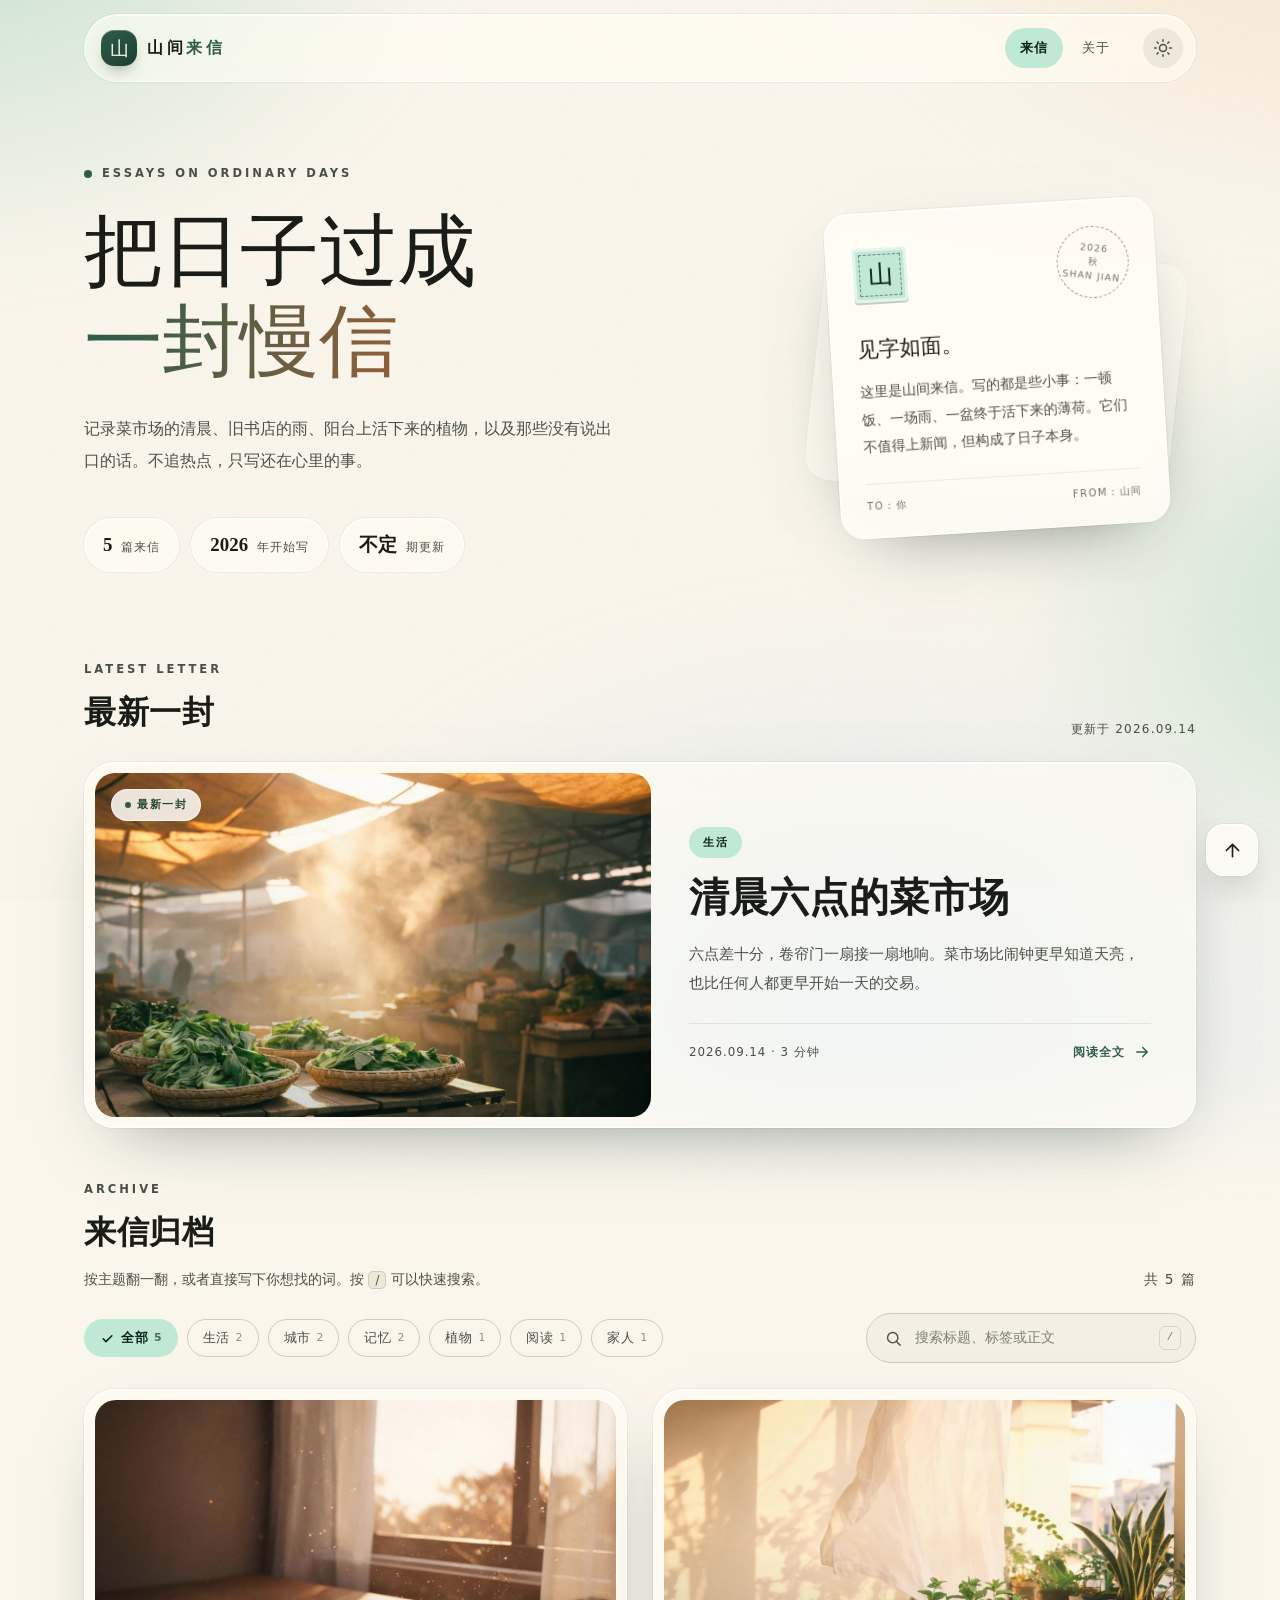
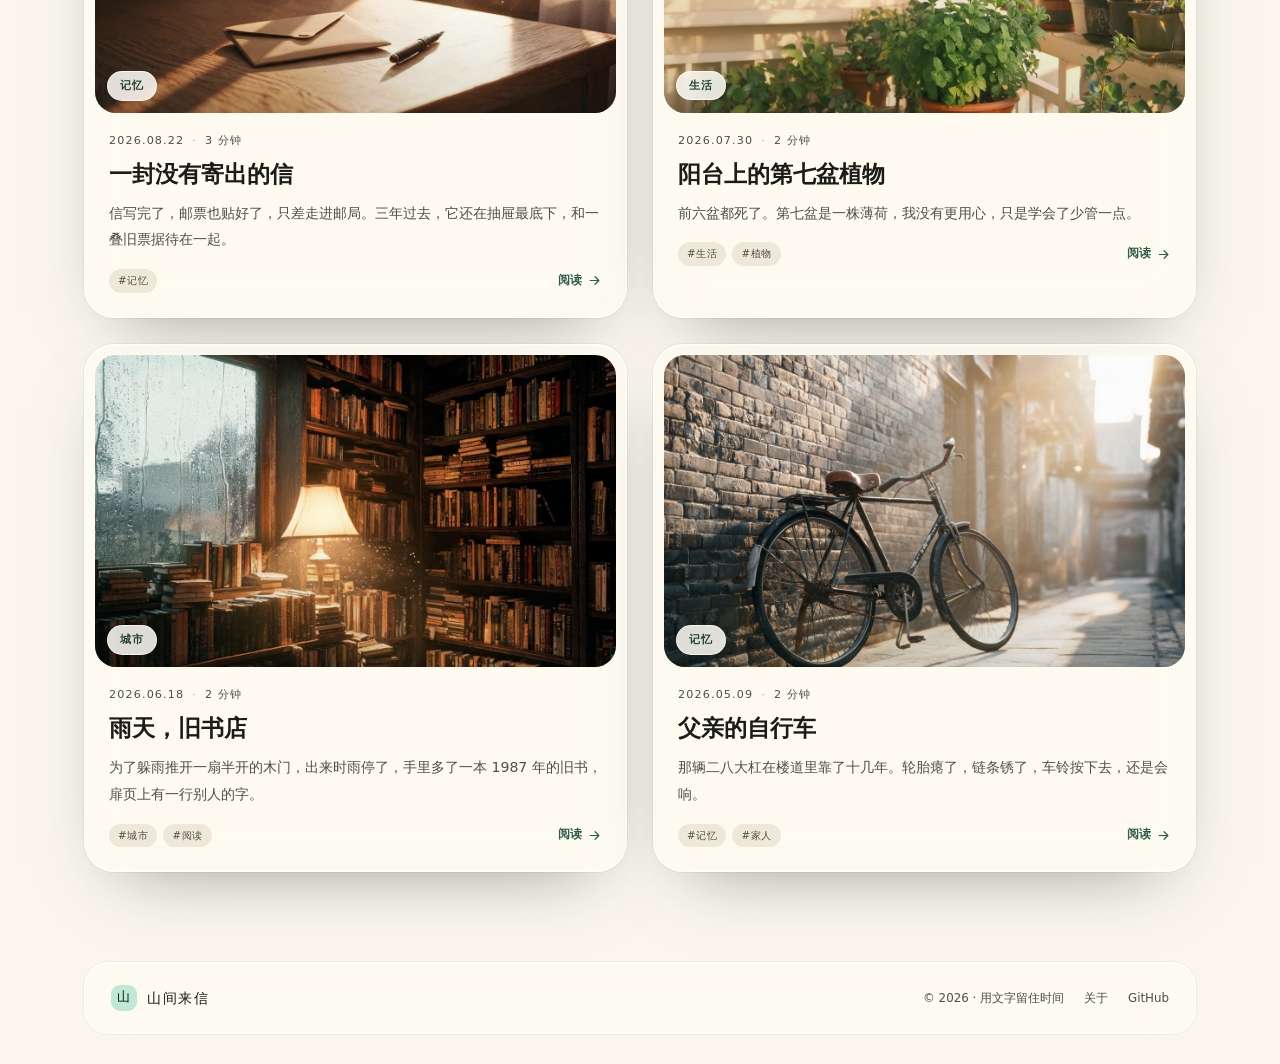
==== commit 4e547fe7: "修复昼夜主题切换不协调 - 封面上的角标与标签改用主题 token，深色下变为深玻璃底浅绿字 - 深色下压暗封面图，悬停不再突然变亮，与玻璃卡层次衔接 - 阴影、脉冲光晕、Toast 与浮动提示改用语" ====
--- a/index.html
+++ b/index.html
@@ -10,7 +10,7 @@
   <meta property="og:description" content="不追热点，只写还在心里的事。">
   <meta property="og:type" content="website">
   <link rel="icon" href="assets/img/favicon.svg" type="image/svg+xml">
-  <link rel="stylesheet" href="assets/css/style.css">
+  <link rel="stylesheet" href="assets/css/style.css?v=2">
   <script>
     (function () {
       document.documentElement.classList.add("js");
@@ -143,6 +143,6 @@
   </div>
 
   <script src="data/posts.js"></script>
-  <script src="assets/js/main.js"></script>
+  <script src="assets/js/main.js?v=2"></script>
 </body>
 </html>
--- a/assets/css/style.css
+++ b/assets/css/style.css
@@ -32,8 +32,19 @@
   --glass: rgba(255, 253, 247, .58);
   --glass-strong: rgba(255, 253, 247, .80);
   --glass-border: rgba(255, 255, 255, .68);
-  --glass-highlight: inset 0 1px 0 rgba(255, 255, 255, .65);
+  --glass-highlight: inset 0 1px 0 rgba(255, 255, 255, .65), 0 0 0 1px rgba(26, 40, 30, .05);
   --glass-shadow: 0 28px 70px -38px rgba(32, 52, 40, .55);
+
+  --shadow-tint: rgba(20, 40, 30, .55);
+  --shadow-tint-strong: rgba(20, 40, 30, .85);
+  --pulse-glow: rgba(47, 93, 74, .35);
+
+  --media-tag-bg: rgba(255, 253, 247, .86);
+  --media-tag-fg: #24452f;
+  --media-tag-dot: #2f5d4a;
+
+  --inverse-surface: #1a1c17;
+  --inverse-on-surface: #faf6ec;
 
   --hairline: rgba(26, 40, 30, .10);
 
@@ -87,6 +98,17 @@
   --glass-border: rgba(255, 255, 255, .16);
   --glass-highlight: inset 0 1px 0 rgba(255, 255, 255, .14);
   --glass-shadow: 0 30px 80px -42px rgba(0, 0, 0, .95);
+
+  --shadow-tint: rgba(0, 0, 0, .85);
+  --shadow-tint-strong: rgba(0, 0, 0, .95);
+  --pulse-glow: rgba(155, 212, 183, .35);
+
+  --media-tag-bg: rgba(18, 24, 18, .72);
+  --media-tag-fg: #cfead9;
+  --media-tag-dot: #9bd4b7;
+
+  --inverse-surface: #2c332b;
+  --inverse-on-surface: #e5e8de;
 
   --hairline: rgba(255, 255, 255, .08);
 
@@ -229,7 +251,7 @@
 .site-header.is-scrolled .header-bar {
   height: 58px;
   background: var(--glass-strong);
-  box-shadow: 0 18px 46px -30px rgba(20, 36, 28, .65), var(--glass-highlight);
+  box-shadow: 0 18px 46px -30px var(--shadow-tint), var(--glass-highlight);
 }
 
 .brand {
@@ -252,7 +274,7 @@
   font-family: var(--serif);
   font-size: 19px;
   line-height: 1;
-  box-shadow: inset 0 1px 0 rgba(255, 255, 255, .28), 0 8px 18px -10px rgba(15, 40, 28, .8);
+  box-shadow: inset 0 1px 0 rgba(255, 255, 255, .28), 0 8px 18px -10px var(--shadow-tint-strong);
   transition: transform .4s var(--ease-spring);
 }
 [data-theme="dark"] .brand-mark {
@@ -342,9 +364,9 @@
 .btn--filled {
   background: var(--primary);
   color: var(--on-primary);
-  box-shadow: 0 12px 26px -14px rgba(26, 60, 45, .85);
-}
-.btn--filled:hover { transform: translateY(-2px); box-shadow: 0 18px 34px -16px rgba(26, 60, 45, .8); }
+  box-shadow: 0 12px 26px -14px var(--shadow-tint-strong);
+}
+.btn--filled:hover { transform: translateY(-2px); box-shadow: 0 18px 34px -16px var(--shadow-tint-strong); }
 .btn--tonal {
   background: var(--secondary-container);
   color: var(--on-secondary-container);
@@ -403,9 +425,9 @@
 }
 
 @keyframes pulse {
-  0% { box-shadow: 0 0 0 0 rgba(47, 93, 74, .35); }
-  70% { box-shadow: 0 0 0 12px rgba(47, 93, 74, 0); }
-  100% { box-shadow: 0 0 0 0 rgba(47, 93, 74, 0); }
+  0% { box-shadow: 0 0 0 0 var(--pulse-glow); }
+  70% { box-shadow: 0 0 0 12px transparent; }
+  100% { box-shadow: 0 0 0 0 transparent; }
 }
 
 .hero h1 {
@@ -521,7 +543,7 @@
   color: var(--on-primary-container);
   font-family: var(--serif);
   font-size: 25px;
-  box-shadow: inset 0 0 0 3px var(--glass-strong), 0 2px 0 var(--outline-variant);
+  box-shadow: inset 0 0 0 3px rgba(255, 255, 255, .55), 0 2px 0 var(--outline-variant);
   outline: 1px dashed var(--outline);
   outline-offset: -7px;
 }
@@ -623,7 +645,7 @@
 }
 .feature-card:hover {
   transform: translateY(-4px);
-  box-shadow: 0 40px 90px -44px rgba(22, 48, 34, .65), var(--glass-highlight);
+  box-shadow: 0 40px 90px -44px var(--shadow-tint), var(--glass-highlight);
 }
 
 .feature-media {
@@ -661,10 +683,11 @@
   gap: 6px;
   padding: 6px 13px;
   border-radius: var(--r-full);
-  background: rgba(255, 253, 247, .82);
+  background: var(--media-tag-bg);
+  border: 1px solid var(--glass-border);
   -webkit-backdrop-filter: blur(10px);
   backdrop-filter: blur(10px);
-  color: #24452f;
+  color: var(--media-tag-fg);
   font-size: .68rem;
   font-weight: 600;
   letter-spacing: .14em;
@@ -674,7 +697,7 @@
   width: 6px;
   height: 6px;
   border-radius: 50%;
-  background: #2f5d4a;
+  background: var(--media-tag-dot);
 }
 
 .feature-content {
@@ -878,7 +901,7 @@
 .post-card:hover {
   transform: translateY(-5px);
   background: var(--glass-strong);
-  box-shadow: 0 36px 80px -40px rgba(22, 48, 34, .6), var(--glass-highlight);
+  box-shadow: 0 36px 80px -40px var(--shadow-tint), var(--glass-highlight);
 }
 
 .post-cover {
@@ -914,13 +937,14 @@
   z-index: 2;
   padding: 5px 12px;
   border-radius: var(--r-full);
-  background: rgba(255, 253, 247, .82);
+  background: var(--media-tag-bg);
+  border: 1px solid var(--glass-border);
   -webkit-backdrop-filter: blur(10px);
   backdrop-filter: blur(10px);
   font-size: .66rem;
   font-weight: 600;
   letter-spacing: .1em;
-  color: #24452f;
+  color: var(--media-tag-fg);
 }
 
 .post-card-body { padding: 18px 14px 14px; }
@@ -1169,7 +1193,16 @@
   aspect-ratio: 16 / 9;
   object-fit: cover;
   border-radius: 26px;
-}
+  transition: filter .5s;
+}
+
+/* 深色下压暗封面，避免照片比页面亮出几个层级，与玻璃卡脱节 */
+[data-theme="dark"] .post-hero { padding: 12px; }
+[data-theme="dark"] .post-hero img,
+[data-theme="dark"] .feature-media img,
+[data-theme="dark"] .post-cover img { filter: brightness(.86) saturate(.92); }
+[data-theme="dark"] .feature-card:hover .feature-media img,
+[data-theme="dark"] .post-card:hover .post-cover img { filter: brightness(.92) saturate(.98); }
 
 /* 移动端目录 */
 .toc-mobile {
@@ -1493,7 +1526,7 @@
   border-radius: 18px;
   background: var(--glass-strong);
   color: var(--on-surface);
-  box-shadow: 0 16px 34px -16px rgba(20, 44, 32, .55), var(--glass-highlight);
+  box-shadow: 0 16px 34px -16px var(--shadow-tint), var(--glass-highlight);
   -webkit-backdrop-filter: blur(16px) saturate(150%);
   backdrop-filter: blur(16px) saturate(150%);
   opacity: 0;
@@ -1512,8 +1545,8 @@
   transform: translateY(-50%) translateX(4px);
   padding: 5px 10px;
   border-radius: 8px;
-  background: var(--on-surface);
-  color: var(--surface);
+  background: var(--inverse-surface);
+  color: var(--inverse-on-surface);
   font-size: .66rem;
   letter-spacing: .04em;
   white-space: nowrap;
@@ -1530,11 +1563,11 @@
   z-index: 120;
   padding: 12px 22px;
   border-radius: var(--r-full);
-  background: var(--on-surface);
-  color: var(--surface);
+  background: var(--inverse-surface);
+  color: var(--inverse-on-surface);
   font-size: .78rem;
   letter-spacing: .05em;
-  box-shadow: 0 20px 40px -20px rgba(0, 0, 0, .6);
+  box-shadow: 0 20px 40px -20px var(--shadow-tint);
   opacity: 0;
   transform: translate(-50%, 16px);
   pointer-events: none;
@@ -1781,7 +1814,7 @@
   mix-blend-mode: normal;
 }
 ::view-transition-new(root) {
-  animation: theme-reveal .52s var(--ease-emphasized);
+  animation: theme-reveal .46s var(--ease-emphasized);
 }
 @keyframes theme-reveal {
   from { clip-path: circle(0 at var(--vt-x, 50%) var(--vt-y, 50%)); }
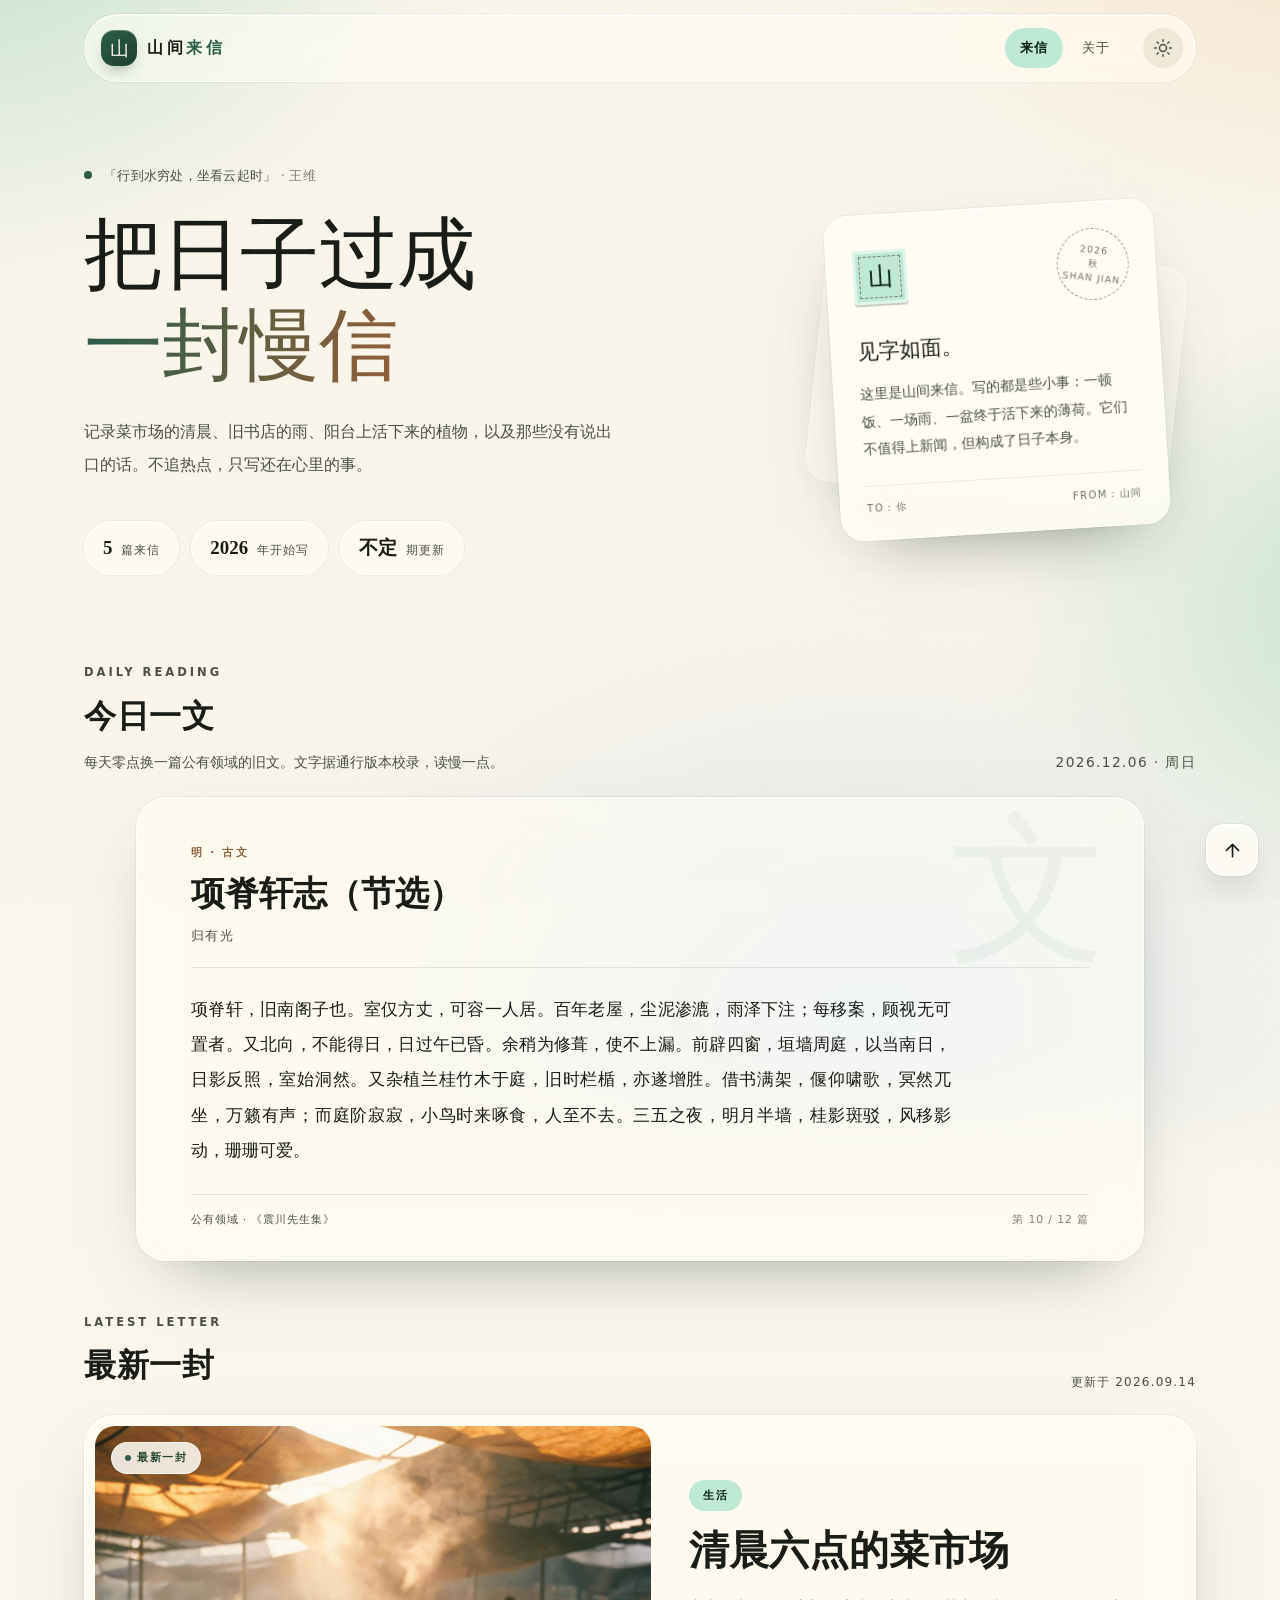
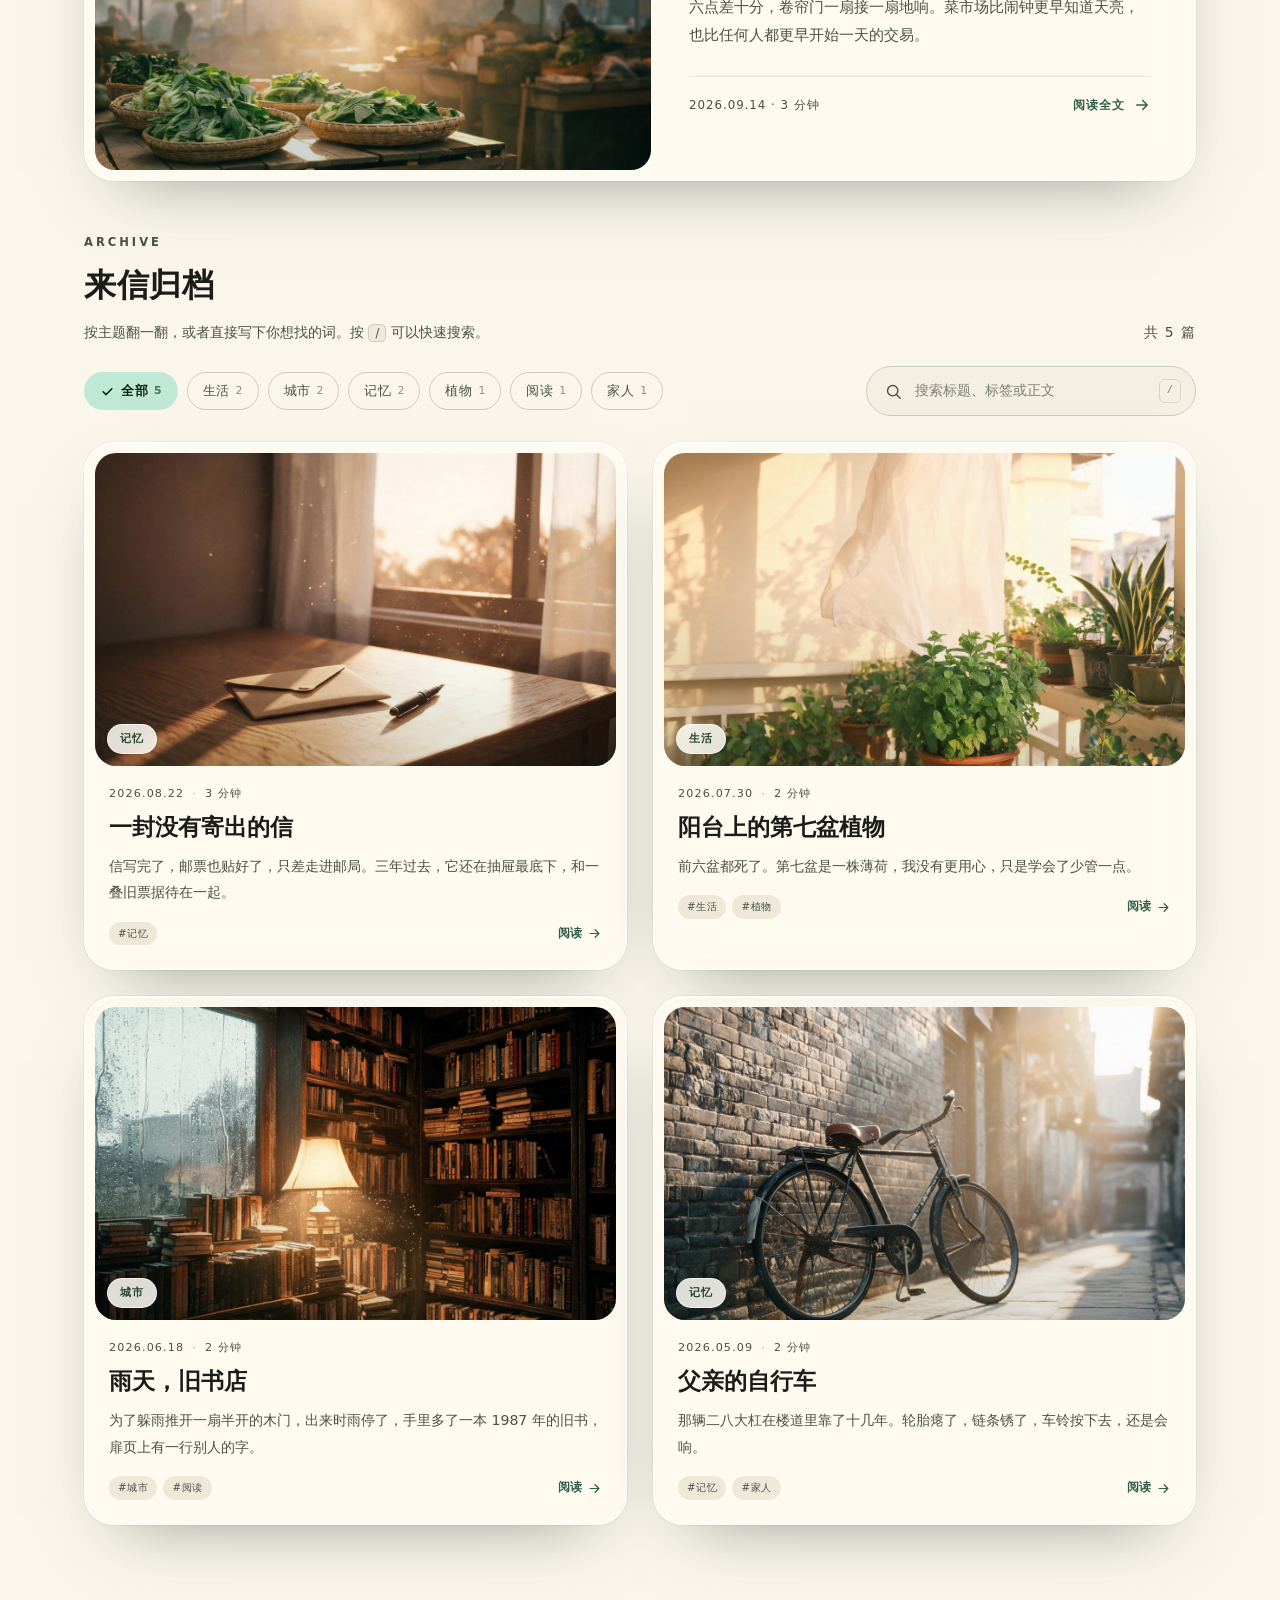
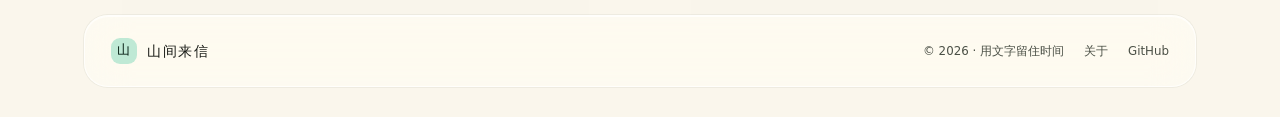
==== commit 99cffa33: "新增「今日一文」与顶部每日诗句 - 新增 data/daily.js：12 篇公有领域古文，据通行版本校录并标注出处 - 首页新增「今日一文」玻璃卡片，按北京时间每日零点自动轮换 - 顶部英文标语替换" ====
--- a/index.html
+++ b/index.html
@@ -10,7 +10,7 @@
   <meta property="og:description" content="不追热点，只写还在心里的事。">
   <meta property="og:type" content="website">
   <link rel="icon" href="assets/img/favicon.svg" type="image/svg+xml">
-  <link rel="stylesheet" href="assets/css/style.css?v=2">
+  <link rel="stylesheet" href="assets/css/style.css?v=3">
   <script>
     (function () {
       document.documentElement.classList.add("js");
@@ -54,7 +54,7 @@
   <main id="main">
     <section class="hero wrap">
       <div class="hero-copy">
-        <div class="eyebrow reveal"><span class="pulse-dot" aria-hidden="true"></span>Essays on ordinary days</div>
+        <div class="eyebrow eyebrow--quote reveal"><span class="pulse-dot" aria-hidden="true"></span><span class="quote-text" id="hero-quote">「行到水穷处，坐看云起时」<span class="quote-author"> · 王维</span></span></div>
         <h1 class="reveal" style="--i:1">把日子过成<br><em>一封慢信</em></h1>
         <p class="hero-lead reveal" style="--i:2">记录菜市场的清晨、旧书店的雨、阳台上活下来的植物，以及那些没有说出口的话。不追热点，只写还在心里的事。</p>
         <div class="hero-stats reveal" style="--i:3">
@@ -79,6 +79,30 @@
           </div>
         </div>
       </div>
+    </section>
+
+    <section class="wrap section" id="daily" aria-labelledby="daily-title">
+      <div class="section-head">
+        <div>
+          <div class="eyebrow">Daily reading</div>
+          <h2 id="daily-title">今日一文</h2>
+          <p>每天零点换一篇公有领域的旧文。文字据通行版本校录，读慢一点。</p>
+        </div>
+        <p class="result-meta" id="daily-date"></p>
+      </div>
+
+      <article class="daily-card glass reveal" id="daily-card">
+        <header class="daily-head">
+          <p class="daily-era" id="daily-era"></p>
+          <h3 id="daily-title-text"></h3>
+          <p class="daily-author" id="daily-author"></p>
+        </header>
+        <div class="daily-body" id="daily-body"></div>
+        <footer class="daily-foot">
+          <span id="daily-source"></span>
+          <span class="daily-count" id="daily-count"></span>
+        </footer>
+      </article>
     </section>
 
     <section class="wrap section" id="latest" aria-labelledby="latest-title">
@@ -142,7 +166,8 @@
     </button>
   </div>
 
-  <script src="data/posts.js"></script>
-  <script src="assets/js/main.js?v=2"></script>
+  <script src="data/daily.js?v=3"></script>
+  <script src="data/posts.js?v=3"></script>
+  <script src="assets/js/main.js?v=3"></script>
 </body>
 </html>
--- a/assets/css/style.css
+++ b/assets/css/style.css
@@ -415,6 +415,20 @@
   color: var(--on-surface-variant);
 }
 
+/* 顶部诗句：由「一言」接口填充，保留固定行高避免加载时跳动 */
+.eyebrow--quote {
+  align-items: flex-start;
+  gap: 12px;
+  font-size: .8rem;
+  font-weight: 400;
+  letter-spacing: .02em;
+  text-transform: none;
+  line-height: 1.8;
+}
+.eyebrow--quote .pulse-dot { margin-top: 7px; flex: none; }
+.eyebrow--quote .quote-text { max-width: 560px; }
+.eyebrow--quote .quote-author { opacity: .72; }
+
 .pulse-dot {
   width: 8px;
   height: 8px;
@@ -631,6 +645,90 @@
   font-size: .75rem;
   letter-spacing: .1em;
   color: var(--on-surface-variant);
+}
+
+/* ---------- 每日一文（公有领域） ---------- */
+.daily-card {
+  position: relative;
+  max-width: 1008px;
+  margin: 0 auto;
+  padding: 46px 54px 30px;
+  border-radius: var(--r-xl);
+  overflow: hidden;
+}
+.daily-card::before {
+  content: "文";
+  position: absolute;
+  top: 12px;
+  right: 34px;
+  font-family: var(--serif);
+  font-size: 10rem;
+  line-height: 1;
+  color: var(--primary);
+  opacity: .05;
+  pointer-events: none;
+}
+.daily-head {
+  position: relative;
+  display: grid;
+  gap: 8px;
+  padding-bottom: 20px;
+  border-bottom: 1px solid var(--hairline);
+}
+.daily-era {
+  margin: 0;
+  font-size: .68rem;
+  font-weight: 600;
+  letter-spacing: .2em;
+  color: var(--secondary);
+}
+.daily-head h3 {
+  margin: 0;
+  font-family: var(--serif);
+  font-size: clamp(1.5rem, 3vw, 2.1rem);
+  font-weight: 600;
+  line-height: 1.4;
+}
+.daily-author {
+  margin: 0;
+  font-size: .8rem;
+  letter-spacing: .1em;
+  color: var(--on-surface-variant);
+}
+.daily-body {
+  position: relative;
+  max-width: 760px;
+  padding-top: 24px;
+  font-family: var(--serif);
+  font-size: 1.05rem;
+  line-height: 2.1;
+  color: var(--on-surface);
+}
+.daily-body p {
+  margin: 0 0 1em;
+  text-align: justify;
+}
+.daily-body p:last-child { margin-bottom: 0; }
+.daily-foot {
+  display: flex;
+  flex-wrap: wrap;
+  justify-content: space-between;
+  gap: 10px;
+  margin-top: 26px;
+  padding-top: 16px;
+  border-top: 1px solid var(--hairline);
+  font-size: .68rem;
+  letter-spacing: .08em;
+  color: var(--on-surface-variant);
+}
+.daily-count { opacity: .7; }
+
+@media (max-width: 680px) {
+  .daily-card { padding: 28px 22px 22px; border-radius: var(--r-lg); }
+  .daily-card::before { font-size: 6.5rem; right: 16px; top: 10px; }
+  .daily-era { letter-spacing: .14em; }
+  .daily-body { padding-top: 18px; font-size: .98rem; line-height: 1.95; }
+  .eyebrow--quote { font-size: .76rem; }
 }
 
 /* ---------- Featured ---------- */
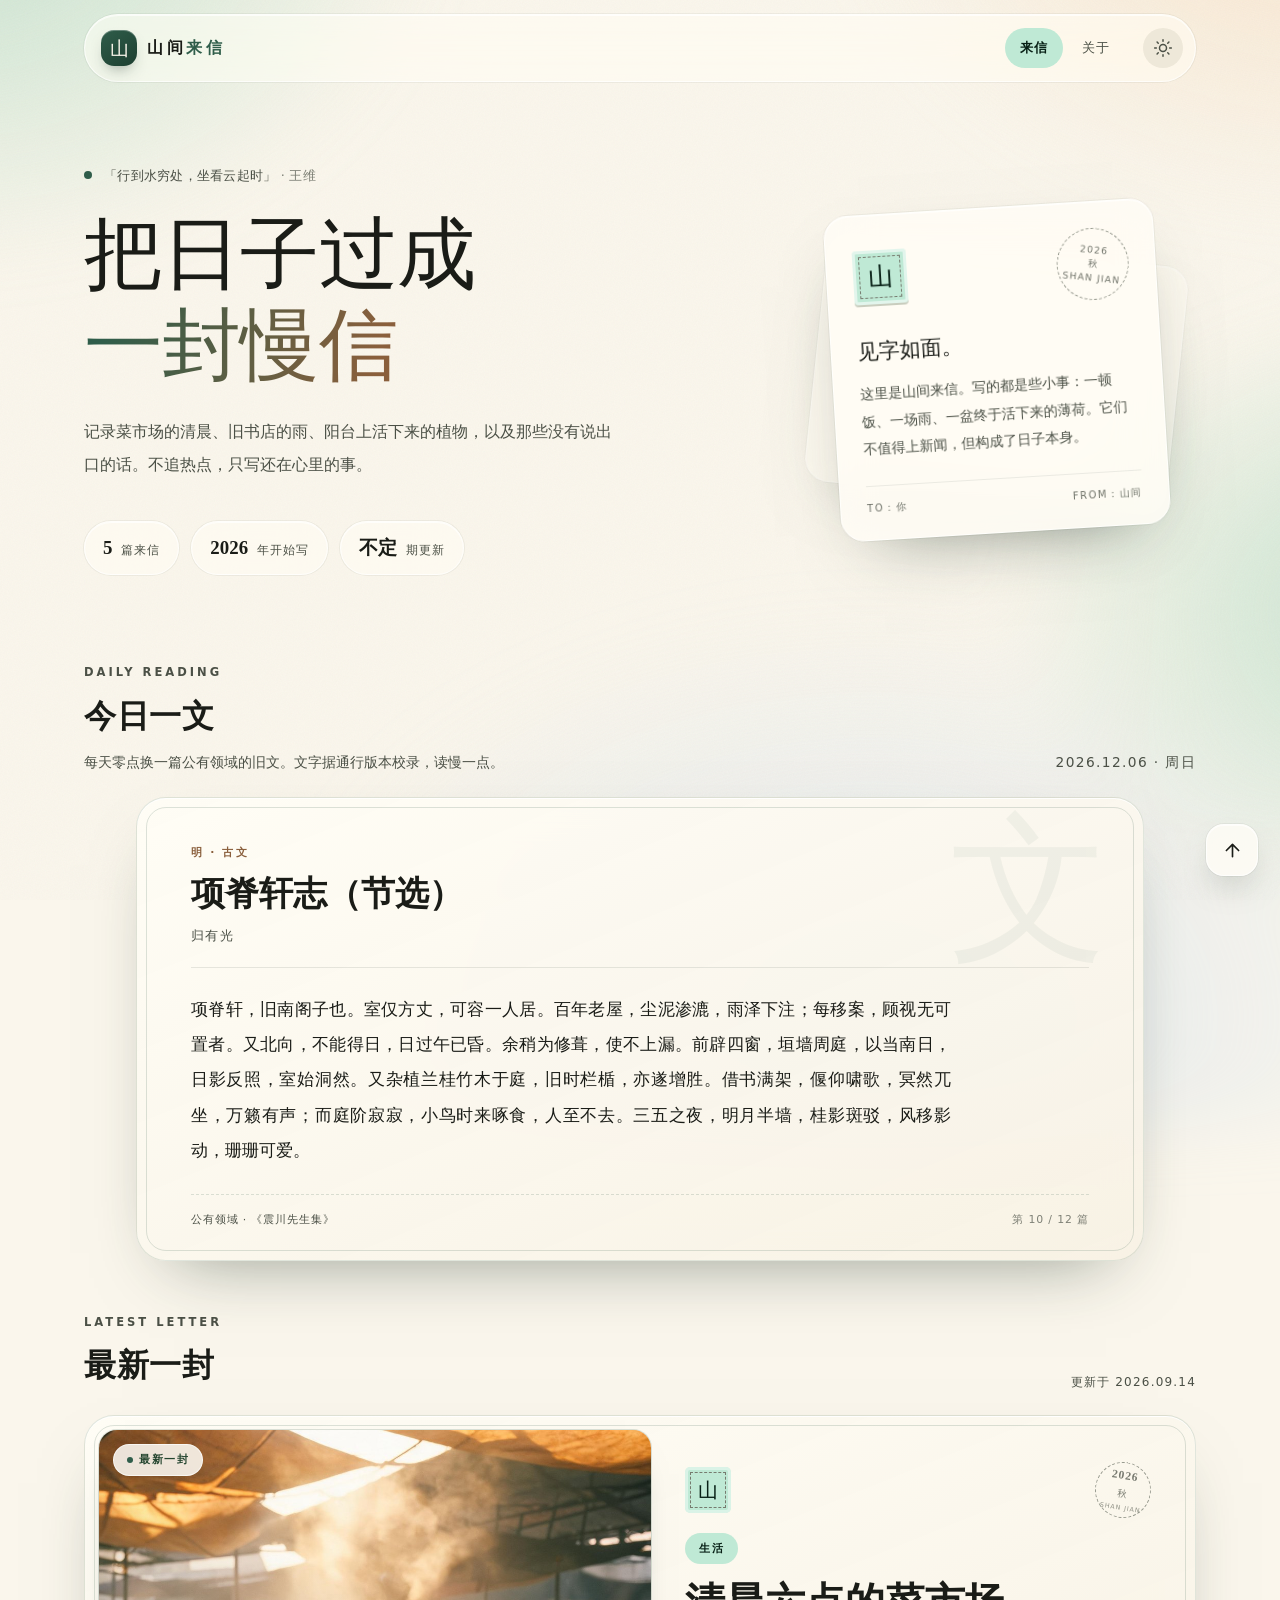
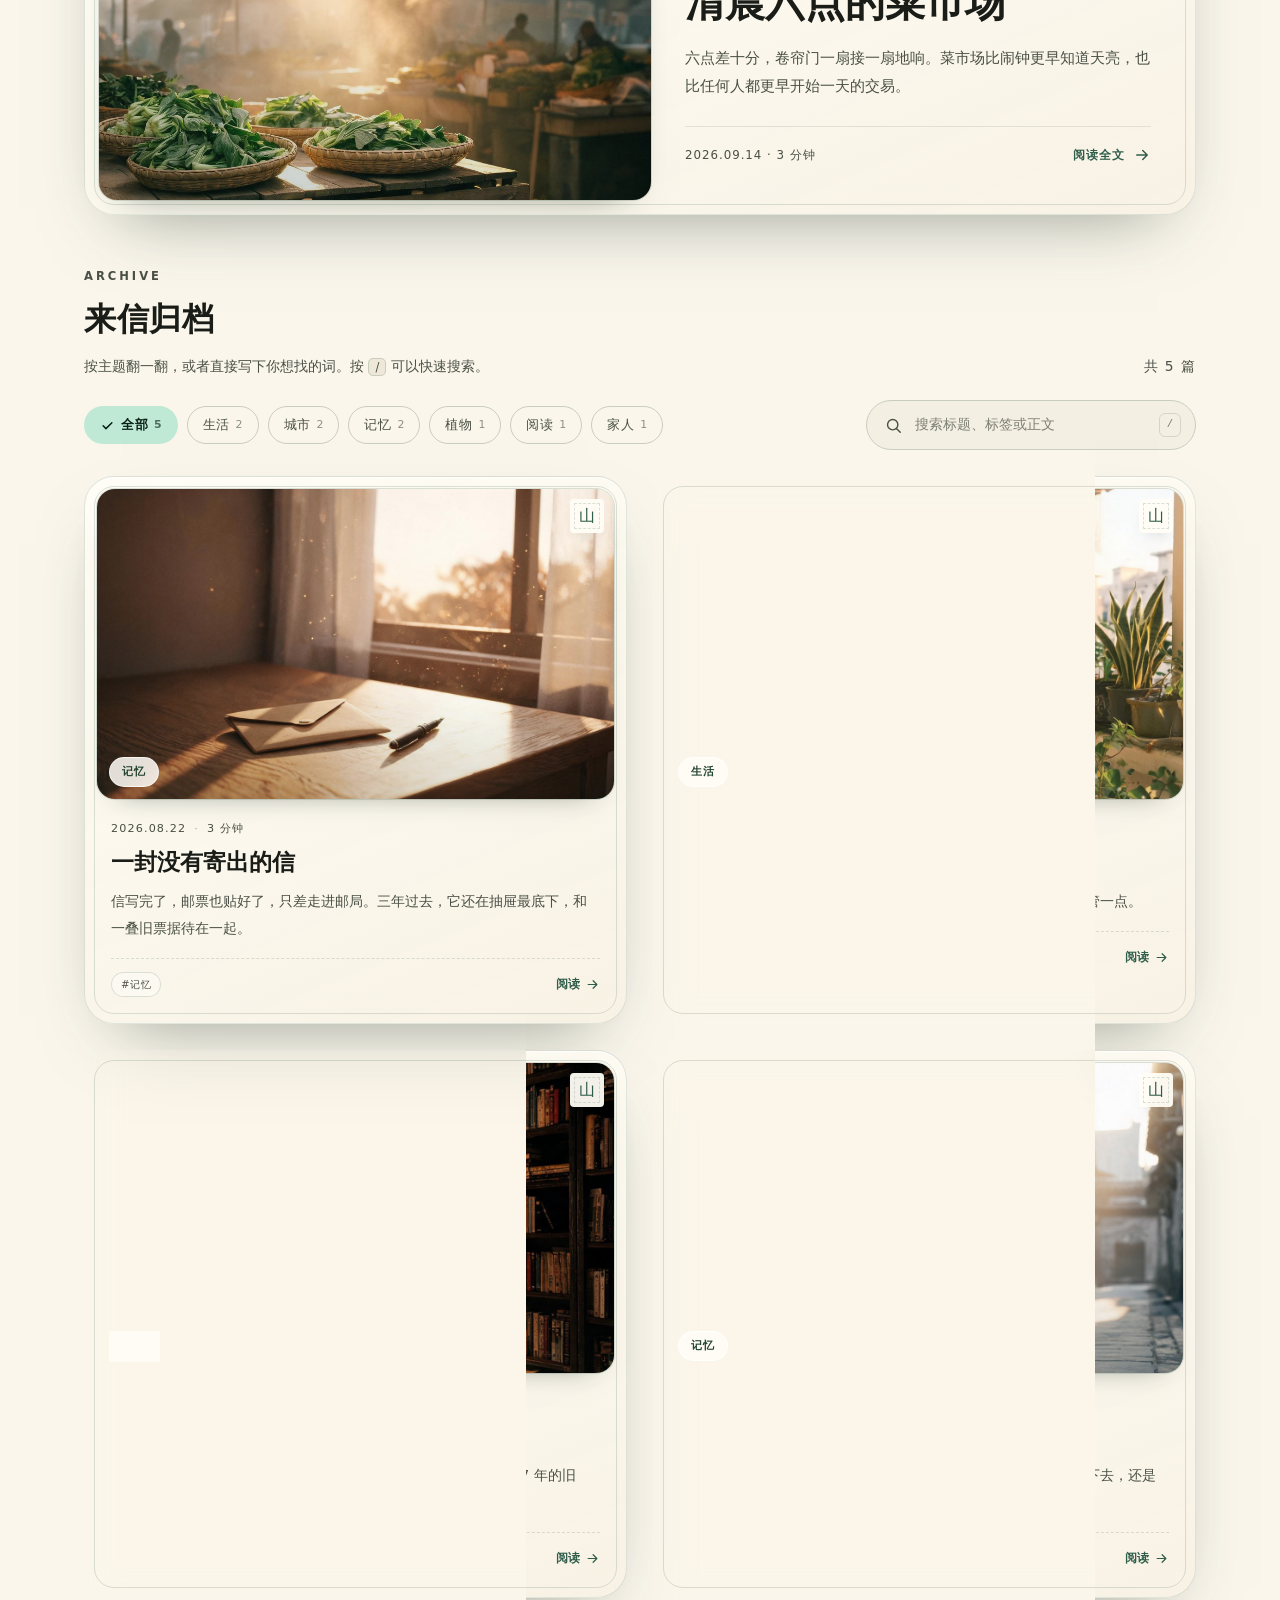
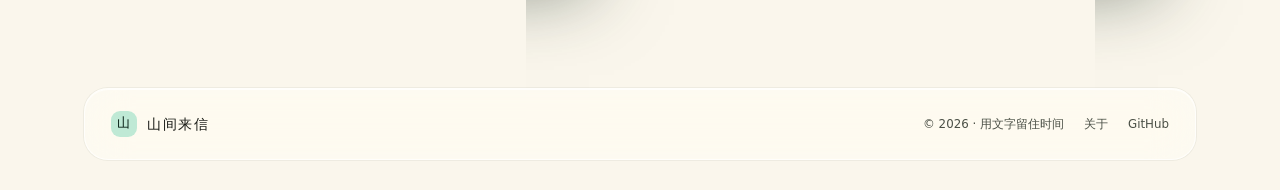
==== commit b1073fe9: "统一为信纸卡片视觉 - 新增 paper 纸面样式：暖色渐变、内框细线、邮票与邮戳组件 - 最新一封与文章网格改为信纸卡，保留封面大图并加“山”字邮票 - 关于页改为双栏信纸 hero，加入 lett" ====
--- a/index.html
+++ b/index.html
@@ -10,7 +10,7 @@
   <meta property="og:description" content="不追热点，只写还在心里的事。">
   <meta property="og:type" content="website">
   <link rel="icon" href="assets/img/favicon.svg" type="image/svg+xml">
-  <link rel="stylesheet" href="assets/css/style.css?v=3">
+  <link rel="stylesheet" href="assets/css/style.css?v=4">
   <script>
     (function () {
       document.documentElement.classList.add("js");
@@ -91,7 +91,7 @@
         <p class="result-meta" id="daily-date"></p>
       </div>
 
-      <article class="daily-card glass reveal" id="daily-card">
+      <article class="daily-card paper reveal" id="daily-card">
         <header class="daily-head">
           <p class="daily-era" id="daily-era"></p>
           <h3 id="daily-title-text"></h3>
@@ -166,8 +166,8 @@
     </button>
   </div>
 
-  <script src="data/daily.js?v=3"></script>
-  <script src="data/posts.js?v=3"></script>
-  <script src="assets/js/main.js?v=3"></script>
+  <script src="data/daily.js?v=4"></script>
+  <script src="data/posts.js?v=4"></script>
+  <script src="assets/js/main.js?v=4"></script>
 </body>
 </html>
--- a/assets/css/style.css
+++ b/assets/css/style.css
@@ -35,6 +35,15 @@
   --glass-highlight: inset 0 1px 0 rgba(255, 255, 255, .65), 0 0 0 1px rgba(26, 40, 30, .05);
   --glass-shadow: 0 28px 70px -38px rgba(32, 52, 40, .55);
 
+  /* 信纸卡片 */
+  --paper-1: rgba(255, 253, 246, .95);
+  --paper-2: rgba(247, 241, 228, .90);
+  --paper-border: rgba(47, 93, 74, .14);
+  --paper-frame: rgba(47, 93, 74, .17);
+  --paper-highlight: rgba(255, 255, 255, .92);
+  --paper-shadow: 0 30px 70px -38px rgba(32, 52, 40, .55);
+  --paper-inset: rgba(255, 253, 247, .55);
+
   --shadow-tint: rgba(20, 40, 30, .55);
   --shadow-tint-strong: rgba(20, 40, 30, .85);
   --pulse-glow: rgba(47, 93, 74, .35);
@@ -98,6 +107,15 @@
   --glass-border: rgba(255, 255, 255, .16);
   --glass-highlight: inset 0 1px 0 rgba(255, 255, 255, .14);
   --glass-shadow: 0 30px 80px -42px rgba(0, 0, 0, .95);
+
+  /* 信纸卡片 */
+  --paper-1: rgba(41, 48, 39, .93);
+  --paper-2: rgba(31, 37, 30, .92);
+  --paper-border: rgba(255, 255, 255, .14);
+  --paper-frame: rgba(255, 255, 255, .13);
+  --paper-highlight: rgba(255, 255, 255, .10);
+  --paper-shadow: 0 32px 80px -40px rgba(0, 0, 0, .92);
+  --paper-inset: rgba(255, 255, 255, .04);
 
   --shadow-tint: rgba(0, 0, 0, .85);
   --shadow-tint-strong: rgba(0, 0, 0, .95);
@@ -211,6 +229,94 @@
   backdrop-filter: blur(22px) saturate(155%);
 }
 
+/* 信纸卡片：暖色纸面 + 内框 + 邮票/邮戳 */
+.paper {
+  position: relative;
+  background: linear-gradient(158deg, var(--paper-1), var(--paper-2));
+  border: 1px solid var(--paper-border);
+  box-shadow: var(--paper-shadow), inset 0 1px 0 var(--paper-highlight);
+  -webkit-backdrop-filter: blur(18px) saturate(125%);
+  backdrop-filter: blur(18px) saturate(125%);
+}
+.paper::after {
+  content: "";
+  position: absolute;
+  inset: 9px;
+  z-index: 3;
+  border: 1px solid var(--paper-frame);
+  border-radius: 20px;
+  pointer-events: none;
+}
+
+.paper-mark {
+  display: flex;
+  align-items: center;
+  justify-content: space-between;
+  gap: 16px;
+}
+.paper-stamp {
+  width: 46px;
+  height: 46px;
+  flex: none;
+  display: grid;
+  place-items: center;
+  border-radius: 5px;
+  background: var(--primary-container);
+  color: var(--on-primary-container);
+  font-family: var(--serif);
+  font-size: 1.25rem;
+  outline: 1px dashed var(--outline);
+  outline-offset: -6px;
+  box-shadow: inset 0 0 0 3px rgba(255, 255, 255, .42);
+}
+.paper-postmark {
+  width: 64px;
+  height: 64px;
+  flex: none;
+  display: grid;
+  place-content: center;
+  gap: 1px;
+  border: 1px dashed var(--outline);
+  border-radius: 50%;
+  text-align: center;
+  color: var(--on-surface-variant);
+  opacity: .75;
+  transform: rotate(9deg);
+}
+.paper-postmark b {
+  font-family: var(--serif);
+  font-size: .72rem;
+  font-weight: 600;
+  letter-spacing: .08em;
+}
+.paper-postmark span { font-size: .58rem; letter-spacing: .14em; }
+.paper-postmark em {
+  font-style: normal;
+  font-size: .4rem;
+  letter-spacing: .14em;
+  opacity: .8;
+}
+
+.card-stamp {
+  position: absolute;
+  top: 10px;
+  right: 10px;
+  z-index: 2;
+  width: 34px;
+  height: 34px;
+  display: grid;
+  place-items: center;
+  border-radius: 4px;
+  background: var(--paper-1);
+  color: var(--primary);
+  font-family: var(--serif);
+  font-size: 1rem;
+  line-height: 1;
+  outline: 1px dashed var(--paper-frame);
+  outline-offset: -5px;
+  box-shadow: 0 8px 18px -12px var(--shadow-tint);
+}
+
 .skip-link {
   position: fixed;
   top: 10px;
@@ -716,7 +822,7 @@
   gap: 10px;
   margin-top: 26px;
   padding-top: 16px;
-  border-top: 1px solid var(--hairline);
+  border-top: 1px dashed var(--paper-frame);
   font-size: .68rem;
   letter-spacing: .08em;
   color: var(--on-surface-variant);
@@ -736,22 +842,24 @@
   position: relative;
   display: grid;
   grid-template-columns: minmax(0, 1.02fr) minmax(0, .98fr);
-  min-height: 366px;
+  min-height: 400px;
   border-radius: var(--r-xl);
   overflow: hidden;
   transition: transform .45s var(--ease-spring), box-shadow .45s;
 }
 .feature-card:hover {
   transform: translateY(-4px);
-  box-shadow: 0 40px 90px -44px var(--shadow-tint), var(--glass-highlight);
+  box-shadow: 0 42px 92px -44px var(--shadow-tint);
 }
 
 .feature-media {
   position: relative;
   overflow: hidden;
-  min-height: 280px;
-  border-radius: calc(var(--r-xl) - 10px);
-  margin: 10px 0 10px 10px;
+  min-height: 300px;
+  margin: 14px 0 14px 14px;
+  border-radius: 18px;
+  background: var(--surface-container);
+  box-shadow: 0 0 0 1px var(--paper-frame), 0 18px 36px -26px var(--shadow-tint);
 }
 .feature-media img {
   width: 100%;
@@ -773,8 +881,8 @@
 
 .feature-badge {
   position: absolute;
-  top: 16px;
-  left: 16px;
+  top: 14px;
+  left: 14px;
   z-index: 2;
   display: inline-flex;
   align-items: center;
@@ -802,9 +910,11 @@
   display: flex;
   flex-direction: column;
   justify-content: center;
-  gap: 14px;
-  padding: 40px 44px 40px 38px;
-}
+  gap: 13px;
+  padding: 34px 44px 36px 34px;
+}
+.feature-content .paper-mark { margin-bottom: 2px; }
+.feature-content .paper-postmark { width: 56px; height: 56px; }
 
 .post-kicker {
   display: inline-flex;
@@ -992,22 +1102,22 @@
 .post-card {
   position: relative;
   display: block;
-  padding: 10px;
+  padding: 12px;
   border-radius: var(--r-xl);
-  transition: transform .4s var(--ease-spring), box-shadow .4s, background-color .3s;
+  transition: transform .4s var(--ease-spring), box-shadow .4s;
 }
 .post-card:hover {
   transform: translateY(-5px);
-  background: var(--glass-strong);
-  box-shadow: 0 36px 80px -40px var(--shadow-tint), var(--glass-highlight);
+  box-shadow: 0 38px 82px -42px var(--shadow-tint);
 }
 
 .post-cover {
   position: relative;
   aspect-ratio: 16 / 9.6;
   overflow: hidden;
-  border-radius: calc(var(--r-xl) - 9px);
+  border-radius: 18px;
   background: linear-gradient(135deg, var(--surface-container), var(--primary-container));
+  box-shadow: 0 0 0 1px var(--paper-frame), 0 14px 28px -22px var(--shadow-tint);
 }
 .post-cover img {
   width: 100%;
@@ -1045,7 +1155,7 @@
   color: var(--media-tag-fg);
 }
 
-.post-card-body { padding: 18px 14px 14px; }
+.post-card-body { padding: 20px 14px 14px; }
 
 .post-meta {
   display: flex;
@@ -1084,6 +1194,8 @@
   justify-content: space-between;
   gap: 12px;
   margin-top: 16px;
+  padding-top: 13px;
+  border-top: 1px dashed var(--paper-frame);
 }
 
 .card-tags {
@@ -1094,7 +1206,8 @@
 .card-tags span {
   padding: 3px 9px;
   border-radius: var(--r-full);
-  background: var(--surface-container);
+  background: var(--paper-inset);
+  border: 1px solid var(--paper-frame);
   font-size: .64rem;
   letter-spacing: .06em;
   color: var(--on-surface-variant);
@@ -1298,7 +1411,8 @@
 [data-theme="dark"] .post-hero { padding: 12px; }
 [data-theme="dark"] .post-hero img,
 [data-theme="dark"] .feature-media img,
-[data-theme="dark"] .post-cover img { filter: brightness(.86) saturate(.92); }
+[data-theme="dark"] .post-cover img,
+[data-theme="dark"] .about-photo img { filter: brightness(.86) saturate(.92); }
 [data-theme="dark"] .feature-card:hover .feature-media img,
 [data-theme="dark"] .post-card:hover .post-cover img { filter: brightness(.92) saturate(.98); }
 
@@ -1680,12 +1794,18 @@
 
 .about-hero {
   position: relative;
-  max-width: 900px;
+  display: grid;
+  grid-template-columns: minmax(0, 1fr) 264px;
+  align-items: start;
+  gap: 46px;
+  max-width: 960px;
   margin: 0 auto;
-  padding: 54px 56px;
-  border-radius: 34px;
+  padding: 46px 50px;
+  border-radius: 32px;
   overflow: hidden;
 }
+.about-hero-copy { max-width: 580px; }
+.about-hero .paper-mark { margin-bottom: 24px; }
 .about-hero::before {
   content: "山";
   position: absolute;
@@ -1695,7 +1815,7 @@
   font-size: 11rem;
   line-height: 1;
   color: var(--primary);
-  opacity: .06;
+  opacity: .05;
   pointer-events: none;
 }
 .about-hero h1 {
@@ -1727,19 +1847,49 @@
   color: var(--primary);
 }
 
+.about-photo {
+  position: relative;
+  margin: 6px 0 0;
+  padding: 8px 8px 0;
+  border: 1px solid var(--paper-frame);
+  border-radius: 14px;
+  background: var(--paper-inset);
+  box-shadow: 0 26px 44px -30px var(--shadow-tint);
+  transform: rotate(2.4deg);
+}
+.about-photo img {
+  width: 100%;
+  aspect-ratio: 4 / 5;
+  object-fit: cover;
+  border-radius: 9px;
+}
+.about-photo figcaption {
+  padding: 10px 0 8px;
+  text-align: center;
+  font-size: .56rem;
+  letter-spacing: .22em;
+  color: var(--on-surface-variant);
+}
+
 .about-grid {
   display: grid;
   grid-template-columns: 1.2fr .8fr;
   gap: 24px;
-  max-width: 900px;
+  max-width: 960px;
   margin: 24px auto 0;
 }
 .about-card {
-  padding: 30px 32px;
+  padding: 34px 32px 30px;
   border-radius: var(--r-lg);
+}
+.about-card .card-stamp,
+.about-photo .card-stamp {
+  top: 16px;
+  right: 16px;
 }
 .about-card h2 {
   margin: 0 0 16px;
+  padding-right: 46px;
   font-family: var(--serif);
   font-size: 1.2rem;
   font-weight: 600;
@@ -1761,8 +1911,9 @@
   justify-content: space-between;
   gap: 12px;
   padding: 12px 16px;
+  border: 1px dashed var(--paper-frame);
   border-radius: var(--r-md);
-  background: var(--surface-container-low);
+  background: var(--paper-inset);
   font-size: .84rem;
   transition: background-color .2s, color .2s, transform .25s var(--ease-spring);
 }
@@ -1772,6 +1923,21 @@
   transform: translateX(3px);
 }
 .about-list svg { width: 16px; height: 16px; opacity: .7; }
+
+@media (max-width: 900px) {
+  .about-hero {
+    grid-template-columns: minmax(0, 1fr);
+    gap: 28px;
+    padding: 34px 26px 30px;
+    border-radius: 26px;
+  }
+  .about-photo {
+    max-width: 320px;
+    margin: 0 auto;
+    transform: rotate(1.6deg);
+  }
+  .about-grid { grid-template-columns: 1fr; }
+}
 
 /* 404 */
 .notfound {
@@ -1835,7 +2001,7 @@
   .hero-letter { height: auto; min-height: 320px; padding: 16px 0 26px; }
   .letter-card { width: min(300px, 100%); }
   .feature-card { grid-template-columns: 1fr; }
-  .feature-media { margin: 10px 10px 0; min-height: 240px; }
+  .feature-media { margin: 12px 12px 0; min-height: 240px; }
   .feature-content { padding: 26px 28px 32px; }
   .post-grid { grid-template-columns: 1fr; }
 }
@@ -1867,8 +2033,8 @@
   .chips { gap: 7px; }
   .chip { height: 36px; padding: 0 13px; font-size: .75rem; }
 
-  .post-card { padding: 8px; }
-  .post-card-body { padding: 15px 10px 10px; }
+  .post-card { padding: 12px; }
+  .post-card-body { padding: 16px 10px 10px; }
   .post-card h3 { font-size: 1.28rem; }
 
   .footer-bar { flex-direction: column; align-items: flex-start; padding: 20px; }
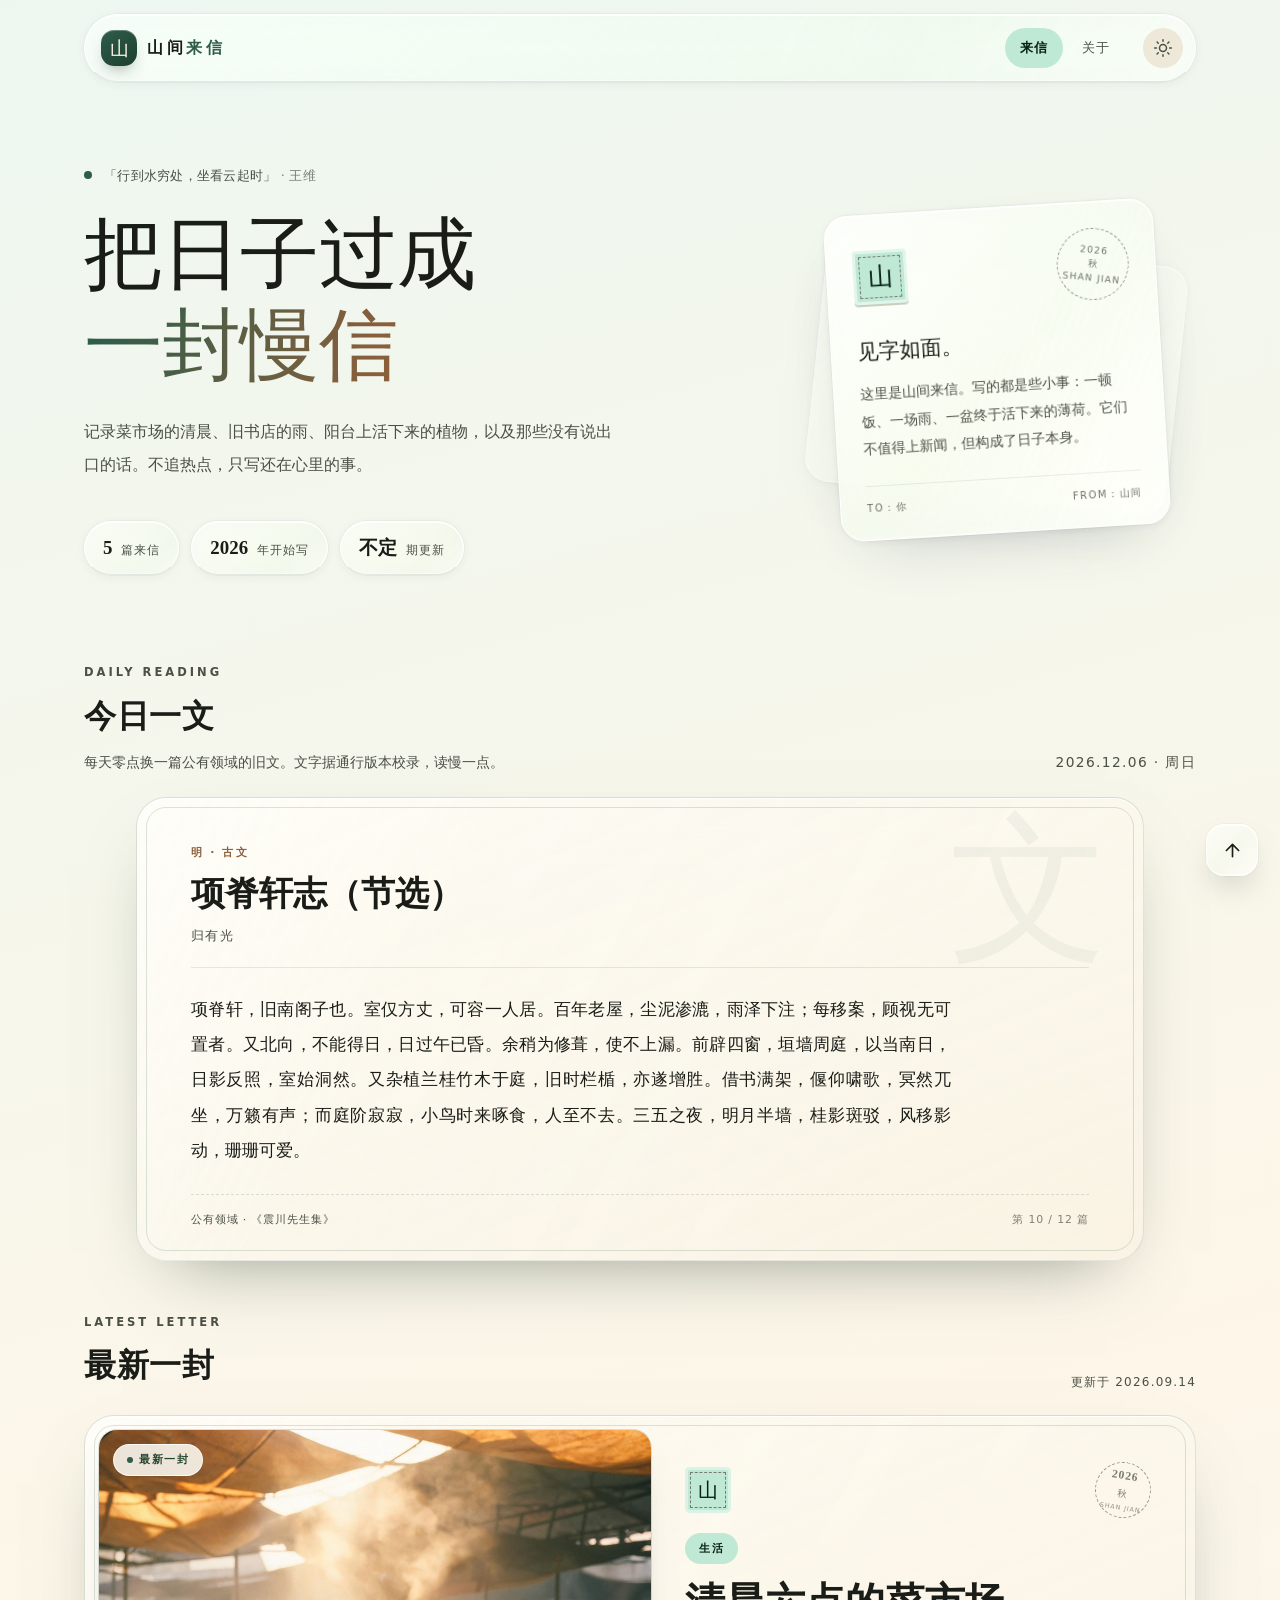
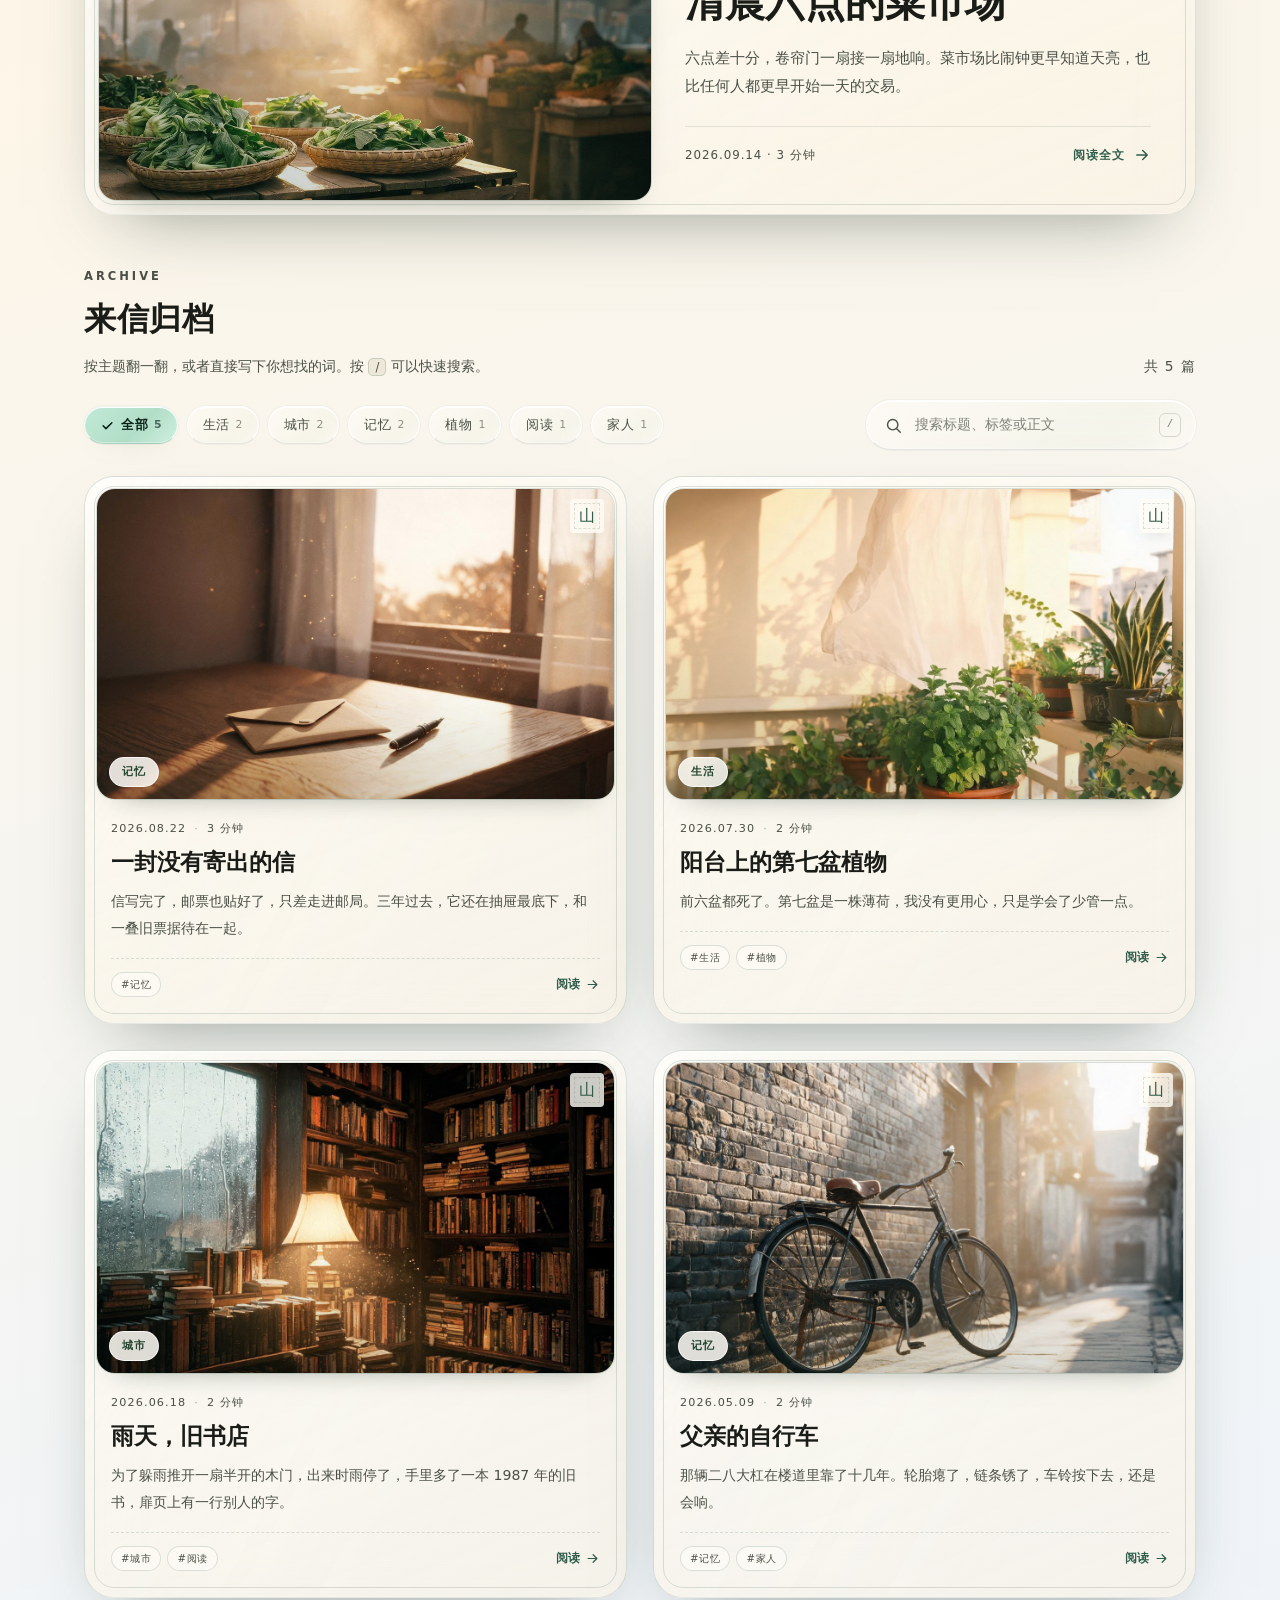
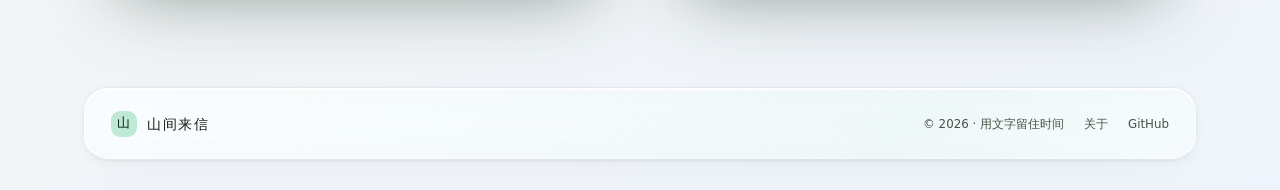
==== commit 8ddcee17: "升级液态玻璃质感并整理可复用模板 参考 luci-theme-liquid：多层渐变玻璃、双侧内高光、暗色下边框、 表面扫光与更浓的彩色色斑背景；修正色斑定位让背景真正可见； 移动端顶栏/FAB 降级" ====
--- a/index.html
+++ b/index.html
@@ -10,7 +10,7 @@
   <meta property="og:description" content="不追热点，只写还在心里的事。">
   <meta property="og:type" content="website">
   <link rel="icon" href="assets/img/favicon.svg" type="image/svg+xml">
-  <link rel="stylesheet" href="assets/css/style.css?v=4">
+  <link rel="stylesheet" href="assets/css/style.css?v=8">
   <script>
     (function () {
       document.documentElement.classList.add("js");
--- a/assets/css/style.css
+++ b/assets/css/style.css
@@ -29,18 +29,26 @@
   --primary-soft: rgba(47, 93, 74, .10);
   --secondary-soft: rgba(138, 95, 60, .10);
 
-  --glass: rgba(255, 253, 247, .58);
-  --glass-strong: rgba(255, 253, 247, .80);
-  --glass-border: rgba(255, 255, 255, .68);
-  --glass-highlight: inset 0 1px 0 rgba(255, 255, 255, .65), 0 0 0 1px rgba(26, 40, 30, .05);
-  --glass-shadow: 0 28px 70px -38px rgba(32, 52, 40, .55);
+  /* 液态玻璃：多层渐变 + 高饱和模糊 + 边缘高光 */
+  --glass-blur: 28px;
+  --glass-sat: 1.7;
+  --glass-brightness: 1.03;
+  --glass: linear-gradient(135deg, rgba(255, 255, 255, .46) 0%, rgba(245, 250, 244, .30) 46%, rgba(228, 241, 231, .22) 74%, rgba(255, 255, 255, .38) 100%);
+  --glass-strong: linear-gradient(135deg, rgba(255, 255, 255, .68) 0%, rgba(243, 249, 241, .50) 52%, rgba(255, 255, 255, .58) 100%);
+  --glass-border: rgba(255, 255, 255, .78);
+  --glass-border-dark: rgba(23, 34, 52, .09);
+  --glass-highlight: inset 0 1px 0 rgba(255, 255, 255, .95), inset 0 -1px 0 rgba(255, 255, 255, .35), 0 0 0 1px rgba(26, 40, 30, .03);
+  --glass-shadow: 0 24px 60px -34px rgba(31, 45, 70, .30), 0 2px 10px rgba(31, 45, 70, .06);
+  --glass-accent: linear-gradient(135deg, rgba(191, 233, 213, .96) 0%, rgba(162, 216, 192, .84) 58%, rgba(203, 240, 222, .92) 100%);
+  --glass-chrome: linear-gradient(135deg, rgba(255, 255, 255, .90) 0%, rgba(247, 251, 246, .84) 100%);
 
   /* 信纸卡片 */
-  --paper-1: rgba(255, 253, 246, .95);
-  --paper-2: rgba(247, 241, 228, .90);
-  --paper-border: rgba(47, 93, 74, .14);
+  --paper-1: rgba(255, 253, 246, .80);
+  --paper-2: rgba(247, 241, 228, .70);
+  --paper-border: rgba(47, 93, 74, .16);
   --paper-frame: rgba(47, 93, 74, .17);
-  --paper-highlight: rgba(255, 255, 255, .92);
+  --paper-highlight: rgba(255, 255, 255, .95);
+  --paper-sheen: rgba(255, 255, 255, .40);
   --paper-shadow: 0 30px 70px -38px rgba(32, 52, 40, .55);
   --paper-inset: rgba(255, 253, 247, .55);
 
@@ -57,9 +65,12 @@
 
   --hairline: rgba(26, 40, 30, .10);
 
-  --mesh-1: rgba(157, 211, 184, .60);
-  --mesh-2: rgba(246, 219, 188, .70);
-  --mesh-3: rgba(199, 219, 240, .48);
+  --body-base: linear-gradient(165deg, #edf7f0 0%, #fdf6e8 44%, #eef4fb 100%);
+  --mesh-1: rgba(66, 178, 128, .78);
+  --mesh-2: rgba(244, 166, 98, .72);
+  --mesh-3: rgba(102, 158, 240, .68);
+  --mesh-4: rgba(246, 208, 118, .58);
+  --mesh-5: rgba(232, 140, 168, .42);
 
   --serif: "Noto Serif CJK SC", "Noto Serif SC", "Source Han Serif SC", "Songti SC", "STSong", "SimSun", Georgia, serif;
   --sans: "Noto Sans CJK SC", "Noto Sans SC", "PingFang SC", "Hiragino Sans GB", "Microsoft YaHei", system-ui, -apple-system, "Segoe UI", sans-serif;
@@ -102,18 +113,25 @@
   --primary-soft: rgba(155, 212, 183, .12);
   --secondary-soft: rgba(233, 196, 155, .12);
 
-  --glass: rgba(52, 62, 49, .56);
-  --glass-strong: rgba(46, 56, 44, .82);
-  --glass-border: rgba(255, 255, 255, .16);
-  --glass-highlight: inset 0 1px 0 rgba(255, 255, 255, .14);
-  --glass-shadow: 0 30px 80px -42px rgba(0, 0, 0, .95);
+  --glass-blur: 30px;
+  --glass-sat: 1.55;
+  --glass-brightness: 1.02;
+  --glass: linear-gradient(135deg, rgba(92, 108, 88, .50) 0%, rgba(48, 58, 45, .46) 48%, rgba(24, 30, 24, .56) 100%);
+  --glass-strong: linear-gradient(135deg, rgba(86, 100, 82, .62) 0%, rgba(46, 56, 43, .64) 54%, rgba(30, 37, 29, .70) 100%);
+  --glass-border: rgba(255, 255, 255, .20);
+  --glass-border-dark: rgba(0, 0, 0, .48);
+  --glass-highlight: inset 0 1px 0 rgba(255, 255, 255, .18), inset 0 -1px 0 rgba(0, 0, 0, .42), 0 0 0 1px rgba(0, 0, 0, .18);
+  --glass-shadow: 0 28px 64px -32px rgba(0, 0, 0, .85), 0 2px 10px rgba(0, 0, 0, .35);
+  --glass-accent: linear-gradient(135deg, rgba(31, 76, 56, .94) 0%, rgba(23, 57, 42, .88) 58%, rgba(38, 90, 67, .92) 100%);
+  --glass-chrome: linear-gradient(135deg, rgba(30, 37, 29, .94) 0%, rgba(20, 25, 20, .92) 100%);
 
   /* 信纸卡片 */
-  --paper-1: rgba(41, 48, 39, .93);
-  --paper-2: rgba(31, 37, 30, .92);
+  --paper-1: rgba(41, 48, 39, .86);
+  --paper-2: rgba(31, 37, 30, .84);
   --paper-border: rgba(255, 255, 255, .14);
   --paper-frame: rgba(255, 255, 255, .13);
   --paper-highlight: rgba(255, 255, 255, .10);
+  --paper-sheen: rgba(255, 255, 255, .12);
   --paper-shadow: 0 32px 80px -40px rgba(0, 0, 0, .92);
   --paper-inset: rgba(255, 255, 255, .04);
 
@@ -130,9 +148,12 @@
 
   --hairline: rgba(255, 255, 255, .08);
 
-  --mesh-1: rgba(41, 92, 68, .55);
-  --mesh-2: rgba(94, 62, 34, .50);
-  --mesh-3: rgba(38, 58, 86, .45);
+  --body-base: linear-gradient(165deg, #0a1510 0%, #14100a 50%, #0a1119 100%);
+  --mesh-1: rgba(28, 150, 96, .72);
+  --mesh-2: rgba(186, 96, 42, .62);
+  --mesh-3: rgba(40, 92, 182, .70);
+  --mesh-4: rgba(168, 134, 44, .50);
+  --mesh-5: rgba(140, 52, 84, .40);
 }
 
 /* ---------- Reset ---------- */
@@ -150,7 +171,7 @@
 body {
   margin: 0;
   min-height: 100vh;
-  background: transparent;
+  background: var(--body-base);
   color: var(--on-surface);
   font-family: var(--sans);
   font-size: 16px;
@@ -164,14 +185,16 @@
 body::before {
   content: "";
   position: fixed;
-  inset: -25%;
+  inset: -12%;
   z-index: -2;
   background:
-    radial-gradient(42% 46% at 14% 8%, var(--mesh-1), transparent 62%),
-    radial-gradient(40% 42% at 86% 6%, var(--mesh-2), transparent 64%),
-    radial-gradient(48% 46% at 62% 92%, var(--mesh-3), transparent 66%),
-    radial-gradient(34% 34% at 92% 62%, var(--mesh-1), transparent 68%);
-  filter: blur(34px);
+    radial-gradient(44% 48% at 12% 8%, var(--mesh-1), transparent 64%),
+    radial-gradient(42% 44% at 88% 4%, var(--mesh-2), transparent 66%),
+    radial-gradient(50% 48% at 72% 88%, var(--mesh-3), transparent 68%),
+    radial-gradient(38% 40% at 26% 74%, var(--mesh-4), transparent 70%),
+    radial-gradient(30% 34% at 62% 18%, var(--mesh-5), transparent 72%),
+    radial-gradient(30% 34% at 96% 58%, var(--mesh-1), transparent 72%);
+  filter: blur(40px) saturate(1.4);
   animation: mesh-drift 30s ease-in-out infinite alternate;
   pointer-events: none;
 }
@@ -224,19 +247,23 @@
 .glass {
   background: var(--glass);
   border: 1px solid var(--glass-border);
+  border-bottom-color: var(--glass-border-dark);
   box-shadow: var(--glass-shadow), var(--glass-highlight);
-  -webkit-backdrop-filter: blur(22px) saturate(155%);
-  backdrop-filter: blur(22px) saturate(155%);
+  -webkit-backdrop-filter: blur(var(--glass-blur)) saturate(var(--glass-sat)) brightness(var(--glass-brightness));
+  backdrop-filter: blur(var(--glass-blur)) saturate(var(--glass-sat)) brightness(var(--glass-brightness));
 }
 
 /* 信纸卡片：暖色纸面 + 内框 + 邮票/邮戳 */
 .paper {
   position: relative;
-  background: linear-gradient(158deg, var(--paper-1), var(--paper-2));
+  background:
+    linear-gradient(118deg, var(--paper-sheen) 0%, transparent 30%, rgba(255, 255, 255, .04) 52%, transparent 76%),
+    linear-gradient(158deg, var(--paper-1), var(--paper-2));
   border: 1px solid var(--paper-border);
-  box-shadow: var(--paper-shadow), inset 0 1px 0 var(--paper-highlight);
-  -webkit-backdrop-filter: blur(18px) saturate(125%);
-  backdrop-filter: blur(18px) saturate(125%);
+  border-bottom-color: var(--glass-border-dark);
+  box-shadow: var(--paper-shadow), inset 0 1px 0 var(--paper-highlight), inset 0 -1px 0 rgba(255, 255, 255, .14);
+  -webkit-backdrop-filter: blur(24px) saturate(1.45);
+  backdrop-filter: blur(24px) saturate(1.45);
 }
 .paper::after {
   content: "";
@@ -342,6 +369,8 @@
 }
 
 .header-bar {
+  position: relative;
+  overflow: hidden;
   pointer-events: auto;
   max-width: 1112px;
   height: var(--nav-h);
@@ -351,13 +380,38 @@
   align-items: center;
   gap: 18px;
   border-radius: var(--r-full);
-  transition: height .35s var(--ease-emphasized), background-color .35s ease, box-shadow .35s ease;
+  transition: height .35s var(--ease-emphasized), box-shadow .35s ease;
+}
+
+/* 掠过玻璃表面的高光 */
+.header-bar::after,
+.letter-card::after,
+.fab::before {
+  content: "";
+  position: absolute;
+  inset: 0;
+  z-index: 0;
+  border-radius: inherit;
+  pointer-events: none;
+  background: linear-gradient(112deg, transparent 24%, rgba(255, 255, 255, .30) 42%, transparent 60%);
+  background-size: 220% 100%;
+  animation: glass-sheen 12s ease-in-out infinite;
+  opacity: .45;
+  mix-blend-mode: screen;
+}
+.header-bar > * { position: relative; z-index: 1; }
+.fab > * { position: relative; z-index: 1; }
+.letter-card > * { position: relative; z-index: 1; }
+
+@keyframes glass-sheen {
+  0% { background-position: 200% 0; }
+  42%, 100% { background-position: -90% 0; }
 }
 
 .site-header.is-scrolled .header-bar {
   height: 58px;
   background: var(--glass-strong);
-  box-shadow: 0 18px 46px -30px var(--shadow-tint), var(--glass-highlight);
+  box-shadow: 0 22px 48px -30px var(--shadow-tint), var(--glass-highlight);
 }
 
 .brand {
@@ -616,8 +670,8 @@
   background: var(--glass-strong);
   border: 1px solid var(--glass-border);
   box-shadow: var(--glass-shadow), var(--glass-highlight);
-  -webkit-backdrop-filter: blur(24px) saturate(150%);
-  backdrop-filter: blur(24px) saturate(150%);
+  -webkit-backdrop-filter: blur(var(--glass-blur)) saturate(var(--glass-sat)) brightness(var(--glass-brightness));
+  backdrop-filter: blur(var(--glass-blur)) saturate(var(--glass-sat)) brightness(var(--glass-brightness));
   transform: rotate(-3.5deg);
   animation: letter-float 7s ease-in-out infinite;
   z-index: 2;
@@ -1002,14 +1056,18 @@
   gap: 6px;
   height: 38px;
   padding: 0 15px;
-  border: 1px solid var(--outline-variant);
+  border: 1px solid var(--glass-border);
+  border-bottom-color: var(--glass-border-dark);
   border-radius: var(--r-full);
-  background: transparent;
+  background: var(--glass);
   color: var(--on-surface-variant);
   font-size: .79rem;
   letter-spacing: .04em;
   overflow: hidden;
-  transition: background-color .22s, color .22s, border-color .22s, transform .25s var(--ease-spring);
+  box-shadow: var(--glass-highlight);
+  -webkit-backdrop-filter: blur(14px) saturate(1.45);
+  backdrop-filter: blur(14px) saturate(1.45);
+  transition: color .22s, border-color .22s, box-shadow .25s, transform .25s var(--ease-spring);
 }
 .chip:hover {
   border-color: var(--primary);
@@ -1017,10 +1075,12 @@
   transform: translateY(-1px);
 }
 .chip.is-active {
-  background: var(--primary-container);
-  border-color: transparent;
+  background: var(--glass-accent);
+  border-color: var(--glass-border);
+  border-bottom-color: var(--glass-border-dark);
   color: var(--on-primary-container);
   font-weight: 600;
+  box-shadow: var(--glass-highlight), 0 10px 24px -18px var(--shadow-tint);
 }
 .chip .check {
   width: 15px;
@@ -1043,16 +1103,20 @@
   width: min(330px, 100%);
   height: 50px;
   padding: 0 14px 0 17px;
-  border: 1px solid var(--outline-variant);
+  border: 1px solid var(--glass-border);
+  border-bottom-color: var(--glass-border-dark);
   border-radius: var(--r-full);
-  background: var(--surface-container-low);
-  color: var(--on-surface-variant);
+  background: var(--glass);
+  color: var(--on-surface-variant);
+  box-shadow: var(--glass-highlight);
+  -webkit-backdrop-filter: blur(16px) saturate(1.5);
+  backdrop-filter: blur(16px) saturate(1.5);
   transition: border-color .2s, box-shadow .25s, background-color .2s;
 }
 .search-field:focus-within {
   border-color: var(--primary);
-  background: var(--surface-container-lowest);
-  box-shadow: 0 0 0 4px var(--primary-soft);
+  background: var(--glass-strong);
+  box-shadow: 0 0 0 4px var(--primary-soft), var(--glass-highlight);
 }
 .search-field > svg { width: 19px; height: 19px; flex: 0 0 19px; }
 .search-field input {
@@ -1511,8 +1575,8 @@
   border-radius: var(--r-lg);
   background: var(--glass);
   box-shadow: var(--glass-shadow), var(--glass-highlight);
-  -webkit-backdrop-filter: blur(18px) saturate(140%);
-  backdrop-filter: blur(18px) saturate(140%);
+  -webkit-backdrop-filter: blur(22px) saturate(1.45);
+  backdrop-filter: blur(22px) saturate(1.45);
   font-size: 1.08em;
   line-height: 1.95;
   color: var(--on-surface);
@@ -1683,8 +1747,8 @@
   border-radius: var(--r-lg);
   background: var(--glass);
   box-shadow: var(--glass-shadow), var(--glass-highlight);
-  -webkit-backdrop-filter: blur(18px) saturate(140%);
-  backdrop-filter: blur(18px) saturate(140%);
+  -webkit-backdrop-filter: blur(22px) saturate(1.45);
+  backdrop-filter: blur(22px) saturate(1.45);
   transition: transform .3s var(--ease-spring), background-color .25s;
 }
 .post-nav a:hover { transform: translateY(-3px); background: var(--glass-strong); }
@@ -1739,8 +1803,8 @@
   background: var(--glass-strong);
   color: var(--on-surface);
   box-shadow: 0 16px 34px -16px var(--shadow-tint), var(--glass-highlight);
-  -webkit-backdrop-filter: blur(16px) saturate(150%);
-  backdrop-filter: blur(16px) saturate(150%);
+  -webkit-backdrop-filter: blur(20px) saturate(1.55);
+  backdrop-filter: blur(20px) saturate(1.55);
   opacity: 0;
   transform: translateY(14px) scale(.9);
   pointer-events: none;
@@ -2008,6 +2072,17 @@
 
 @media (max-width: 680px) {
   :root { --nav-h: 60px; }
+
+  /* 安卓 Chrome 地址栏伸缩时，sticky + backdrop-filter 会重采样闪烁；
+     移动端顶栏与 FAB 改用接近实底的玻璃色 */
+  .header-bar,
+  .site-header.is-scrolled .header-bar,
+  .fab {
+    background: var(--glass-chrome);
+    -webkit-backdrop-filter: none;
+    backdrop-filter: none;
+  }
+
   .wrap { padding: 0 18px; }
   .site-header { top: 10px; padding: 0 14px; }
   .header-bar { padding: 0 8px 0 12px; gap: 8px; }
@@ -2095,4 +2170,7 @@
     transition-duration: .001ms !important;
   }
   .reveal { opacity: 1; transform: none; }
-}
+  .header-bar::after,
+  .letter-card::after,
+  .fab::before { display: none; }
+}
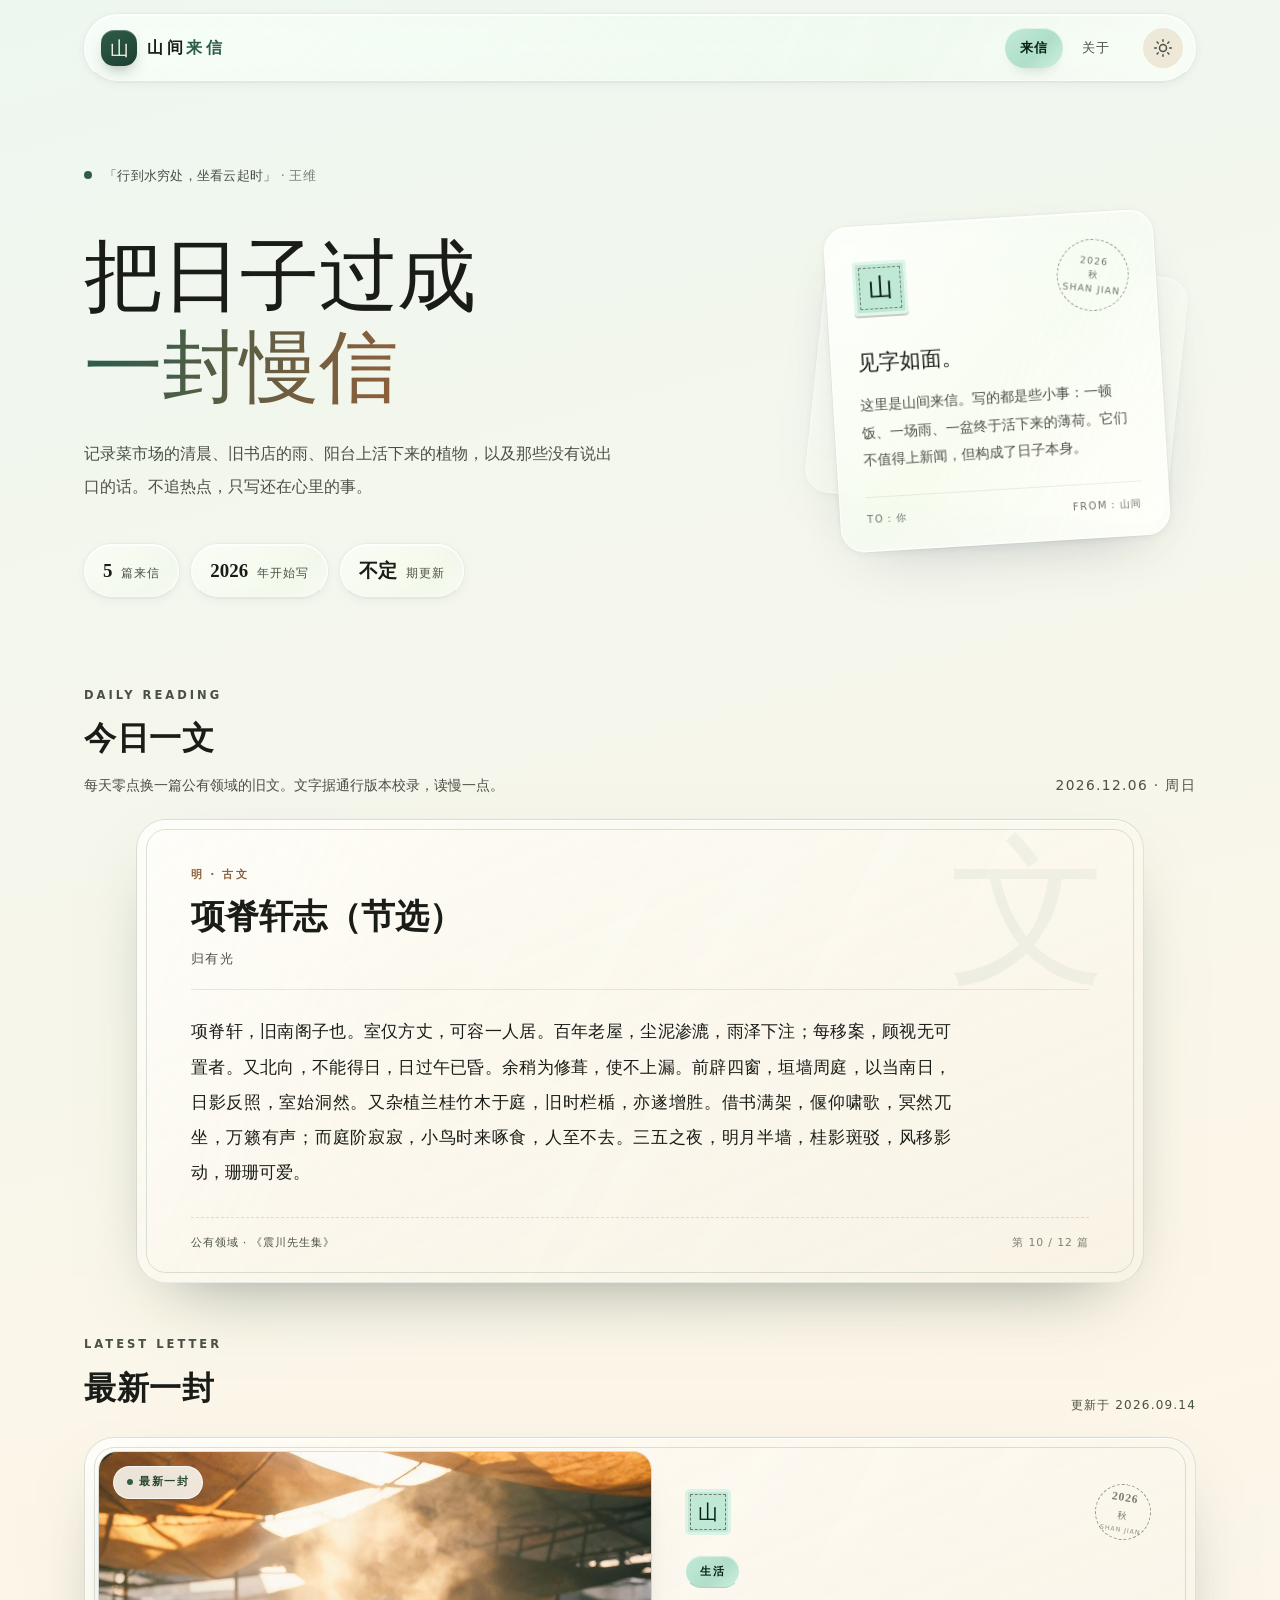
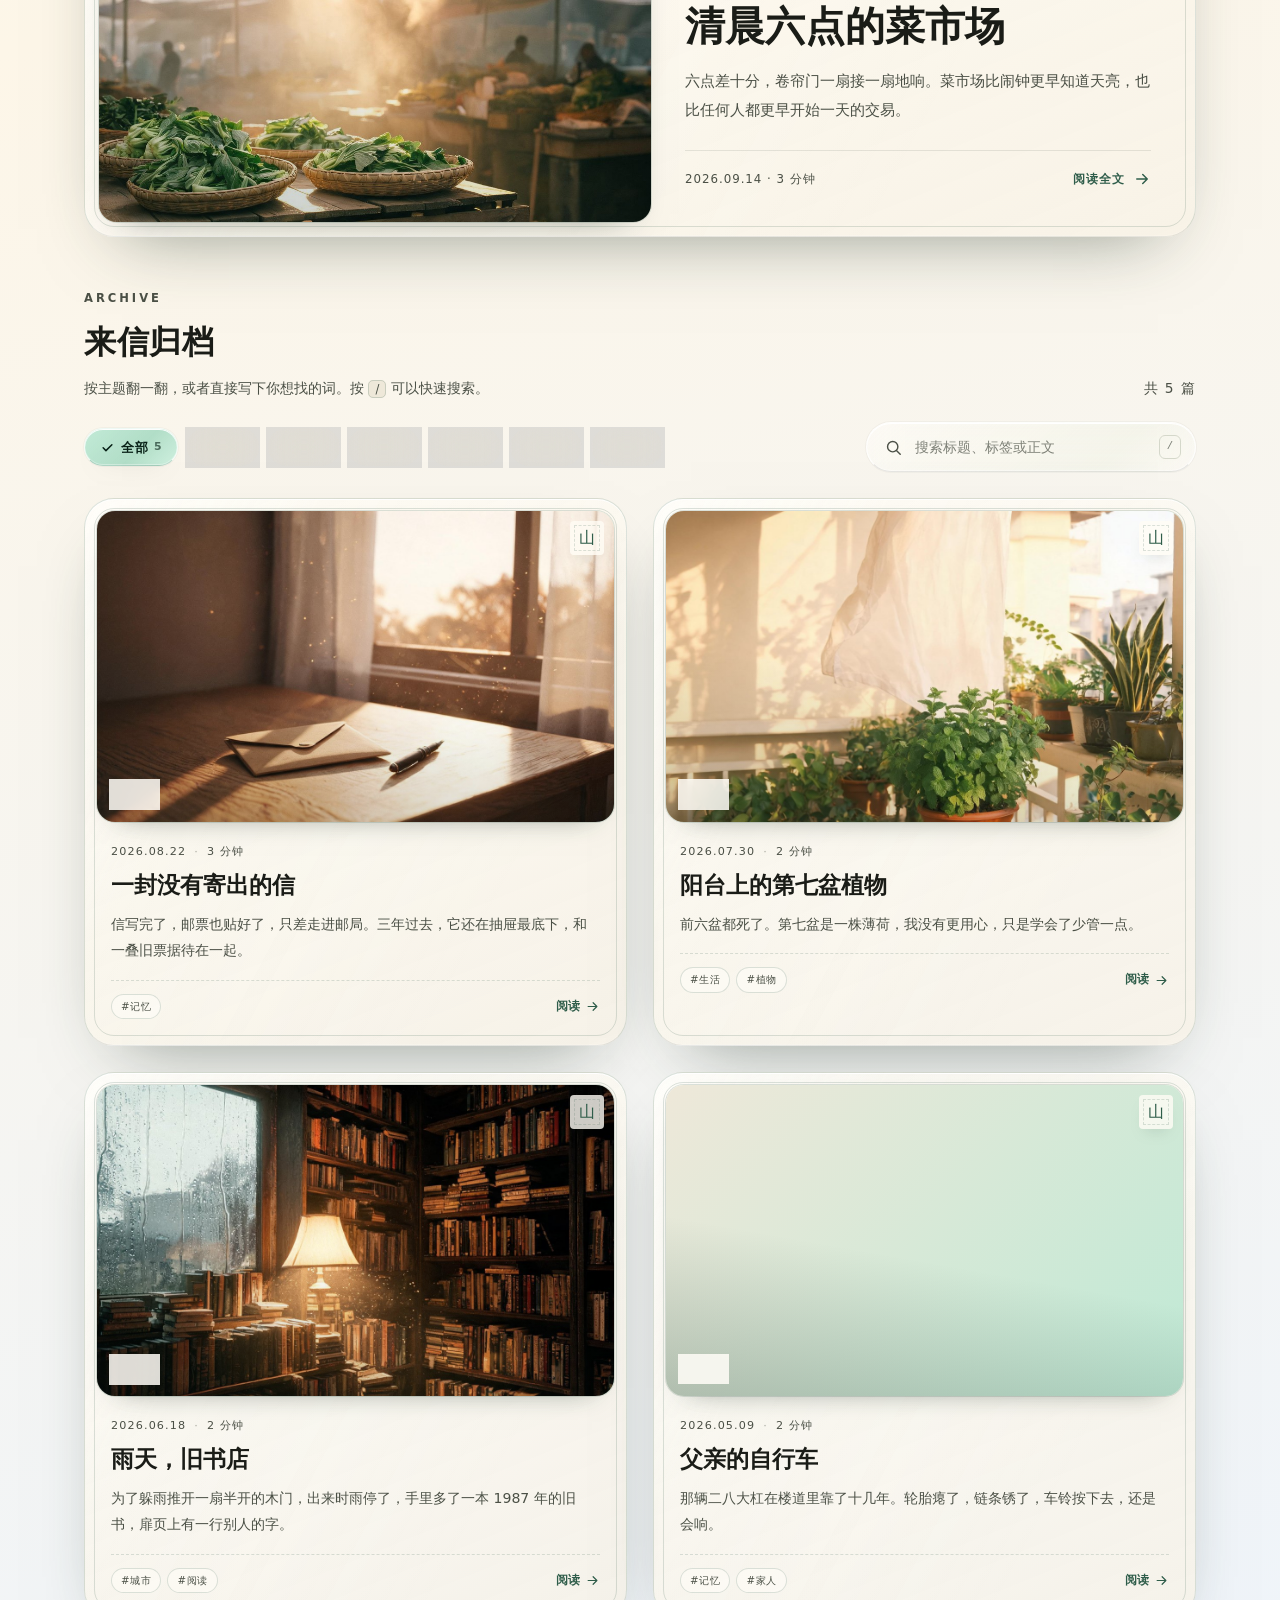
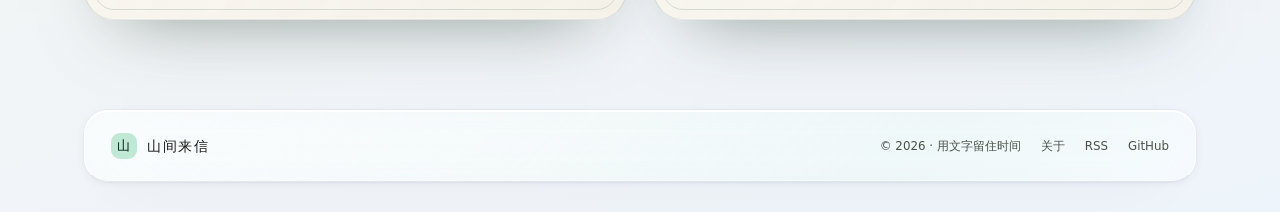
==== commit 9b0d68fd: "完善博客细节：相关文章、搜索重置、SEO 与性能 补齐文章页相关文章与空结果一键重置；统一导航、胶囊、目录的玻璃语言； 移除纸卡 backdrop-filter 并降低移动端背景开销，修正目录高亮偏移" ====
--- a/index.html
+++ b/index.html
@@ -6,11 +6,17 @@
   <title>山间来信 | 生活随笔</title>
   <meta name="description" content="山间来信 —— 一个记录日常、城市、记忆与植物的生活随笔博客。不追热点，只写还在心里的事。">
   <meta name="theme-color" content="#faf6ec">
+  <link rel="canonical" href="https://949487.github.io/shan-jian-lai-xin/">
+  <link rel="alternate" type="application/rss+xml" title="山间来信" href="feed.xml">
+  <meta property="og:site_name" content="山间来信">
   <meta property="og:title" content="山间来信 | 生活随笔">
   <meta property="og:description" content="不追热点，只写还在心里的事。">
   <meta property="og:type" content="website">
+  <meta property="og:url" content="https://949487.github.io/shan-jian-lai-xin/">
+  <meta property="og:image" content="https://949487.github.io/shan-jian-lai-xin/assets/img/letter.jpg">
+  <meta name="twitter:card" content="summary_large_image">
   <link rel="icon" href="assets/img/favicon.svg" type="image/svg+xml">
-  <link rel="stylesheet" href="assets/css/style.css?v=8">
+  <link rel="stylesheet" href="assets/css/style.css?v=9">
   <script>
     (function () {
       document.documentElement.classList.add("js");
@@ -52,6 +58,11 @@
   </header>
 
   <main id="main">
+    <noscript>
+      <div class="wrap">
+        <div class="noscript-note">来信列表与今日一文由 JavaScript 渲染。启用 JavaScript 后可以看到全部文章，也可以直接访问 <a href="https://github.com/949487">GitHub</a>。</div>
+      </div>
+    </noscript>
     <section class="hero wrap">
       <div class="hero-copy">
         <div class="eyebrow eyebrow--quote reveal"><span class="pulse-dot" aria-hidden="true"></span><span class="quote-text" id="hero-quote">「行到水穷处，坐看云起时」<span class="quote-author"> · 王维</span></span></div>
@@ -153,6 +164,7 @@
       <div class="footer-links">
         <span>© <span id="year">2026</span> · 用文字留住时间</span>
         <a href="about.html">关于</a>
+        <a href="feed.xml" type="application/rss+xml">RSS</a>
         <a href="https://github.com/949487" target="_blank" rel="noopener">GitHub</a>
       </div>
     </div>
@@ -168,6 +180,6 @@
 
   <script src="data/daily.js?v=4"></script>
   <script src="data/posts.js?v=4"></script>
-  <script src="assets/js/main.js?v=4"></script>
+  <script src="assets/js/main.js?v=5"></script>
 </body>
 </html>
--- a/assets/css/style.css
+++ b/assets/css/style.css
@@ -261,9 +261,9 @@
     linear-gradient(158deg, var(--paper-1), var(--paper-2));
   border: 1px solid var(--paper-border);
   border-bottom-color: var(--glass-border-dark);
+  /* 纸卡数量多，不做 backdrop-filter，避免整页重采样掉帧；
+     背景本身已是柔和色斑，半透明纸面仍有透色感 */
   box-shadow: var(--paper-shadow), inset 0 1px 0 var(--paper-highlight), inset 0 -1px 0 rgba(255, 255, 255, .14);
-  -webkit-backdrop-filter: blur(24px) saturate(1.45);
-  backdrop-filter: blur(24px) saturate(1.45);
 }
 .paper::after {
   content: "";
@@ -470,10 +470,14 @@
 .nav a:hover { color: var(--on-surface); background: var(--primary-soft); }
 .nav a.is-active {
   color: var(--on-primary-container);
-  background: var(--primary-container);
-  font-weight: 600;
-}
-[data-theme="dark"] .nav a.is-active { color: var(--on-primary-container); }
+  background: var(--glass-accent);
+  font-weight: 600;
+  box-shadow: inset 0 1px 0 rgba(255, 255, 255, .55), 0 8px 18px -14px var(--shadow-tint);
+}
+[data-theme="dark"] .nav a.is-active {
+  color: var(--on-primary-container);
+  box-shadow: inset 0 1px 0 rgba(255, 255, 255, .16), 0 8px 18px -14px rgba(0, 0, 0, .7);
+}
 
 .header-actions {
   display: flex;
@@ -586,7 +590,8 @@
   line-height: 1.8;
 }
 .eyebrow--quote .pulse-dot { margin-top: 7px; flex: none; }
-.eyebrow--quote .quote-text { max-width: 560px; }
+/* 接口诗句长度不定，预留两行高度避免加载完成时把标题顶下去 */
+.eyebrow--quote .quote-text { max-width: 560px; min-height: 3.55em; }
 .eyebrow--quote .quote-author { opacity: .72; }
 
 .pulse-dot {
@@ -976,13 +981,16 @@
   gap: 8px;
   align-self: flex-start;
   padding: 6px 14px;
+  border: 1px solid var(--glass-border);
+  border-bottom-color: var(--glass-border-dark);
   border-radius: var(--r-full);
-  background: var(--primary-container);
+  background: var(--glass-accent);
   color: var(--on-primary-container);
   font-size: .7rem;
   font-weight: 600;
   letter-spacing: .14em;
   text-transform: uppercase;
+  box-shadow: inset 0 1px 0 rgba(255, 255, 255, .42);
 }
 
 .feature-content h2 {
@@ -1403,15 +1411,20 @@
   align-items: center;
   gap: 7px;
   padding: 8px 16px 8px 13px;
+  border: 1px solid var(--glass-border);
+  border-bottom-color: var(--glass-border-dark);
   border-radius: var(--r-full);
-  background: var(--surface-container-low);
+  background: var(--glass);
   color: var(--on-surface-variant);
   font-size: .76rem;
   letter-spacing: .06em;
+  box-shadow: var(--glass-highlight);
+  -webkit-backdrop-filter: blur(14px) saturate(1.45);
+  backdrop-filter: blur(14px) saturate(1.45);
   transition: background-color .2s, color .2s, transform .25s var(--ease-spring);
 }
 .back-pill:hover {
-  background: var(--primary-container);
+  background: var(--glass-accent);
   color: var(--on-primary-container);
   transform: translateX(-2px);
 }
@@ -1448,8 +1461,13 @@
   align-items: center;
   gap: 6px;
   padding: 7px 14px;
+  border: 1px solid var(--glass-border);
+  border-bottom-color: var(--glass-border-dark);
   border-radius: var(--r-full);
-  background: var(--surface-container-low);
+  background: var(--glass);
+  box-shadow: var(--glass-highlight);
+  -webkit-backdrop-filter: blur(14px) saturate(1.45);
+  backdrop-filter: blur(14px) saturate(1.45);
   font-size: .72rem;
   letter-spacing: .08em;
   color: var(--on-surface-variant);
@@ -1495,14 +1513,19 @@
   flex: 0 0 auto;
   padding: 7px 13px;
   border-radius: var(--r-full);
-  background: var(--surface-container-low);
-  border: 1px solid transparent;
+  border: 1px solid var(--glass-border);
+  border-bottom-color: var(--glass-border-dark);
+  background: var(--glass);
+  box-shadow: var(--glass-highlight);
+  -webkit-backdrop-filter: blur(12px) saturate(1.4);
+  backdrop-filter: blur(12px) saturate(1.4);
   font-size: .72rem;
   color: var(--on-surface-variant);
 }
 .toc-mobile a.is-active {
-  background: var(--primary-container);
+  background: var(--glass-accent);
   color: var(--on-primary-container);
+  font-weight: 600;
 }
 
 /* 正文布局 */
@@ -1724,8 +1747,11 @@
 }
 .post-tags span {
   padding: 6px 13px;
+  border: 1px solid var(--glass-border);
+  border-bottom-color: var(--glass-border-dark);
   border-radius: var(--r-full);
-  background: var(--surface-container);
+  background: var(--glass);
+  box-shadow: var(--glass-highlight);
   font-size: .72rem;
   letter-spacing: .06em;
   color: var(--on-surface-variant);
@@ -1780,6 +1806,83 @@
   color: var(--on-surface-variant);
   opacity: .6;
 }
+
+/* 相关文章 */
+.related {
+  margin-top: 30px;
+  padding-top: 26px;
+  border-top: 1px solid var(--hairline);
+}
+.related-title {
+  margin: 0 0 16px;
+  font-family: var(--serif);
+  font-size: 1.02rem;
+  font-weight: 600;
+  letter-spacing: .06em;
+}
+.related-title span {
+  margin-left: 8px;
+  font-family: var(--sans);
+  font-size: .66rem;
+  font-weight: 400;
+  letter-spacing: .14em;
+  text-transform: uppercase;
+  color: var(--on-surface-variant);
+}
+.related-grid {
+  display: grid;
+  grid-template-columns: repeat(2, minmax(0, 1fr));
+  gap: 14px;
+}
+.related-card {
+  display: flex;
+  flex-direction: column;
+  gap: 6px;
+  padding: 18px 20px;
+  border-radius: var(--r-md);
+  transition: transform .3s var(--ease-spring), box-shadow .3s;
+}
+.related-card:hover {
+  transform: translateY(-3px);
+  box-shadow: 0 28px 54px -34px var(--shadow-tint), inset 0 1px 0 var(--paper-highlight);
+}
+.related-card small {
+  font-size: .64rem;
+  letter-spacing: .12em;
+  color: var(--on-surface-variant);
+}
+.related-card b {
+  font-family: var(--serif);
+  font-size: .98rem;
+  font-weight: 600;
+  line-height: 1.5;
+}
+.related-card span {
+  display: -webkit-box;
+  -webkit-line-clamp: 2;
+  -webkit-box-orient: vertical;
+  overflow: hidden;
+  font-size: .75rem;
+  line-height: 1.75;
+  color: var(--on-surface-variant);
+}
+@media (max-width: 680px) {
+  .related-grid { grid-template-columns: 1fr; }
+}
+
+/* JS 未启用时的提示 */
+.noscript-note {
+  max-width: 560px;
+  margin: 40px auto;
+  padding: 22px 26px;
+  border: 1px dashed var(--outline-variant);
+  border-radius: var(--r-lg);
+  background: var(--surface-container-low);
+  font-size: .86rem;
+  line-height: 1.9;
+  color: var(--on-surface-variant);
+}
+.noscript-note a { color: var(--primary); text-decoration: underline; }
 
 /* ---------- FAB / Toast ---------- */
 .fab-stack {
@@ -2083,6 +2186,10 @@
     backdrop-filter: none;
   }
 
+  /* 小屏降低背景绘制成本：停掉色斑漂移，缩小模糊半径 */
+  body::before { animation: none; filter: blur(26px) saturate(1.25); }
+  body::after { opacity: .4; }
+
   .wrap { padding: 0 18px; }
   .site-header { top: 10px; padding: 0 14px; }
   .header-bar { padding: 0 8px 0 12px; gap: 8px; }
@@ -2174,3 +2281,48 @@
   .letter-card::after,
   .fab::before { display: none; }
 }
+
+/* ---------- 打印：只保留正文 ---------- */
+@media print {
+  html,
+  body { background: #fff !important; }
+  body::before,
+  body::after { display: none !important; }
+
+  .site-header,
+  .site-footer,
+  .fab-stack,
+  .read-progress,
+  .toc,
+  .toc-mobile,
+  .post-actions,
+  .post-nav,
+  .related,
+  .back-pill,
+  .post-hero,
+  .skip-link,
+  .toast { display: none !important; }
+
+  .post-wrap { max-width: none; padding-top: 0; }
+  .post-layout { display: block; margin-top: 0; }
+  .post-body {
+    font-size: 11.5pt;
+    line-height: 1.85;
+    color: #111;
+  }
+  .post-body h2 { page-break-after: avoid; }
+  .post-body blockquote {
+    background: #f6f6f6;
+    box-shadow: none;
+    -webkit-backdrop-filter: none;
+    backdrop-filter: none;
+  }
+  .post-end { display: block; padding-bottom: 0; }
+  .author-card {
+    background: #f7f7f7;
+    box-shadow: none;
+    -webkit-backdrop-filter: none;
+    backdrop-filter: none;
+  }
+  a { color: #111; text-decoration: none; }
+}
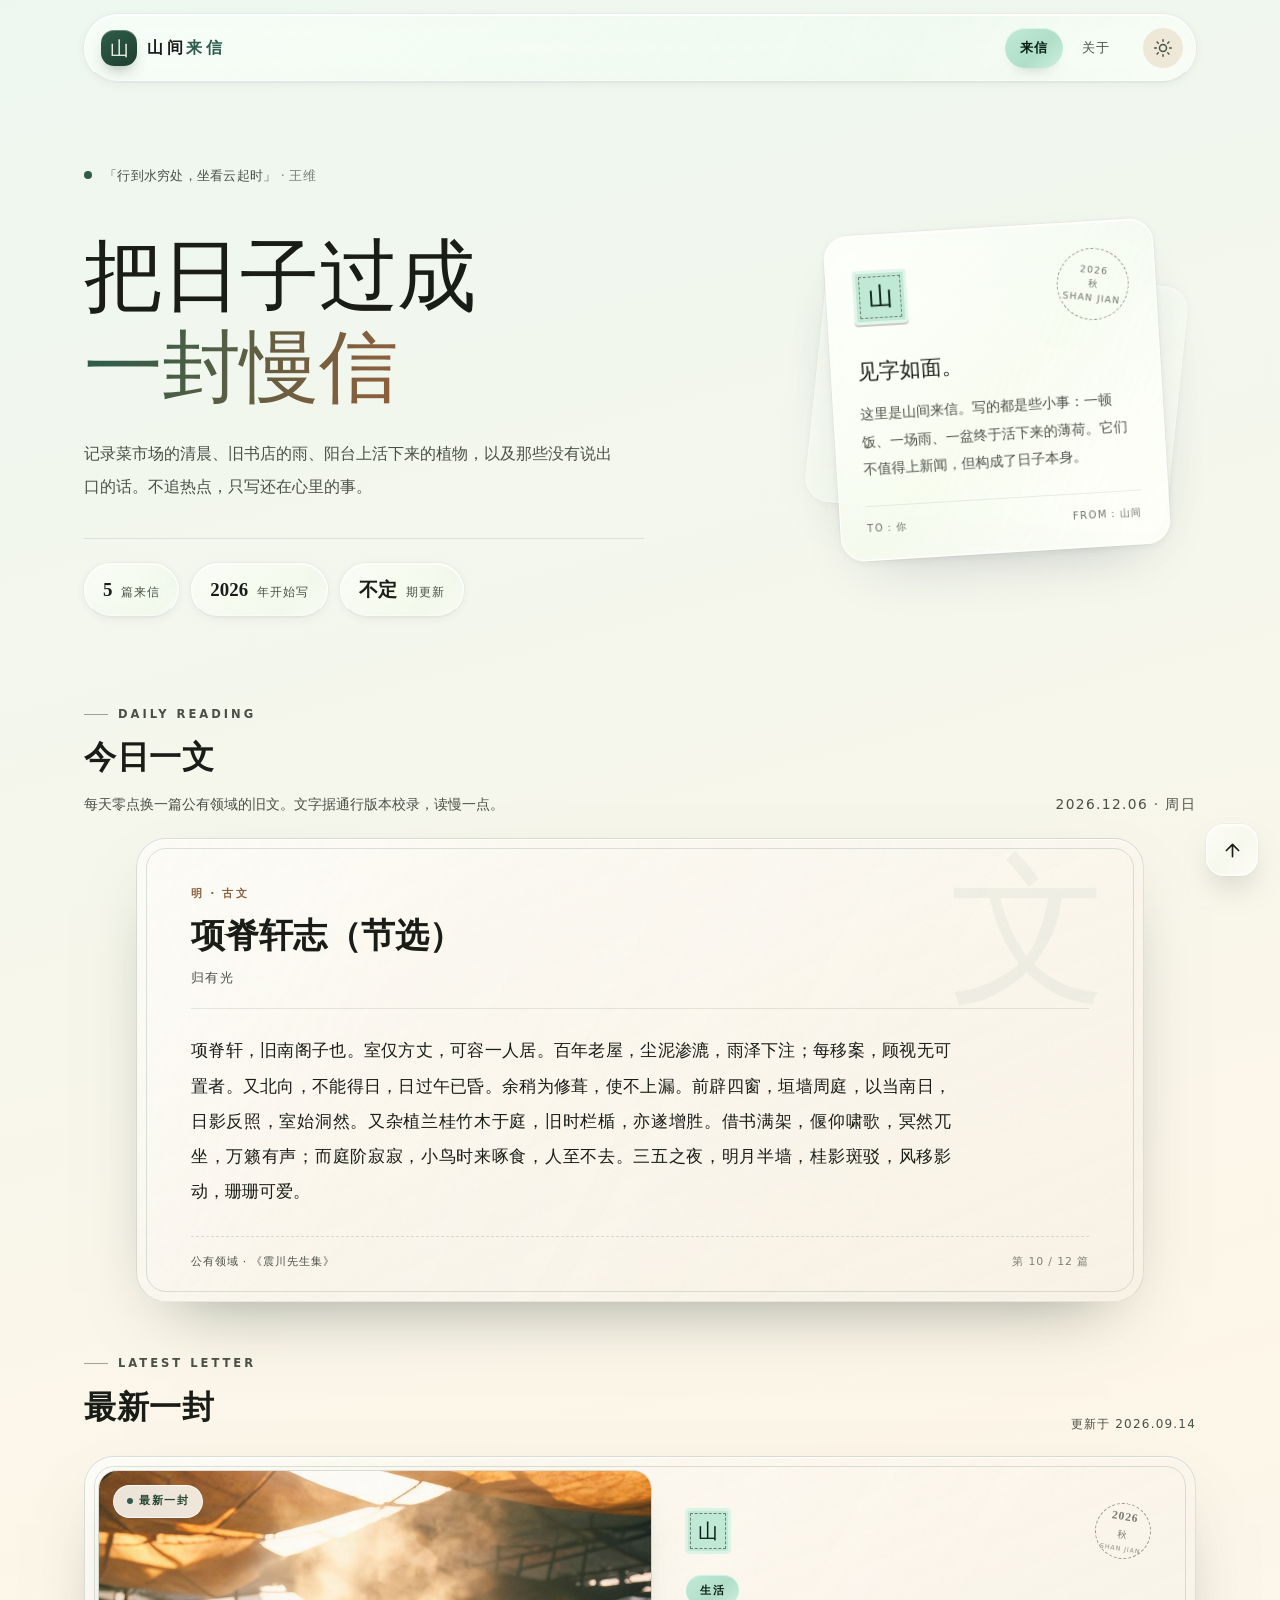
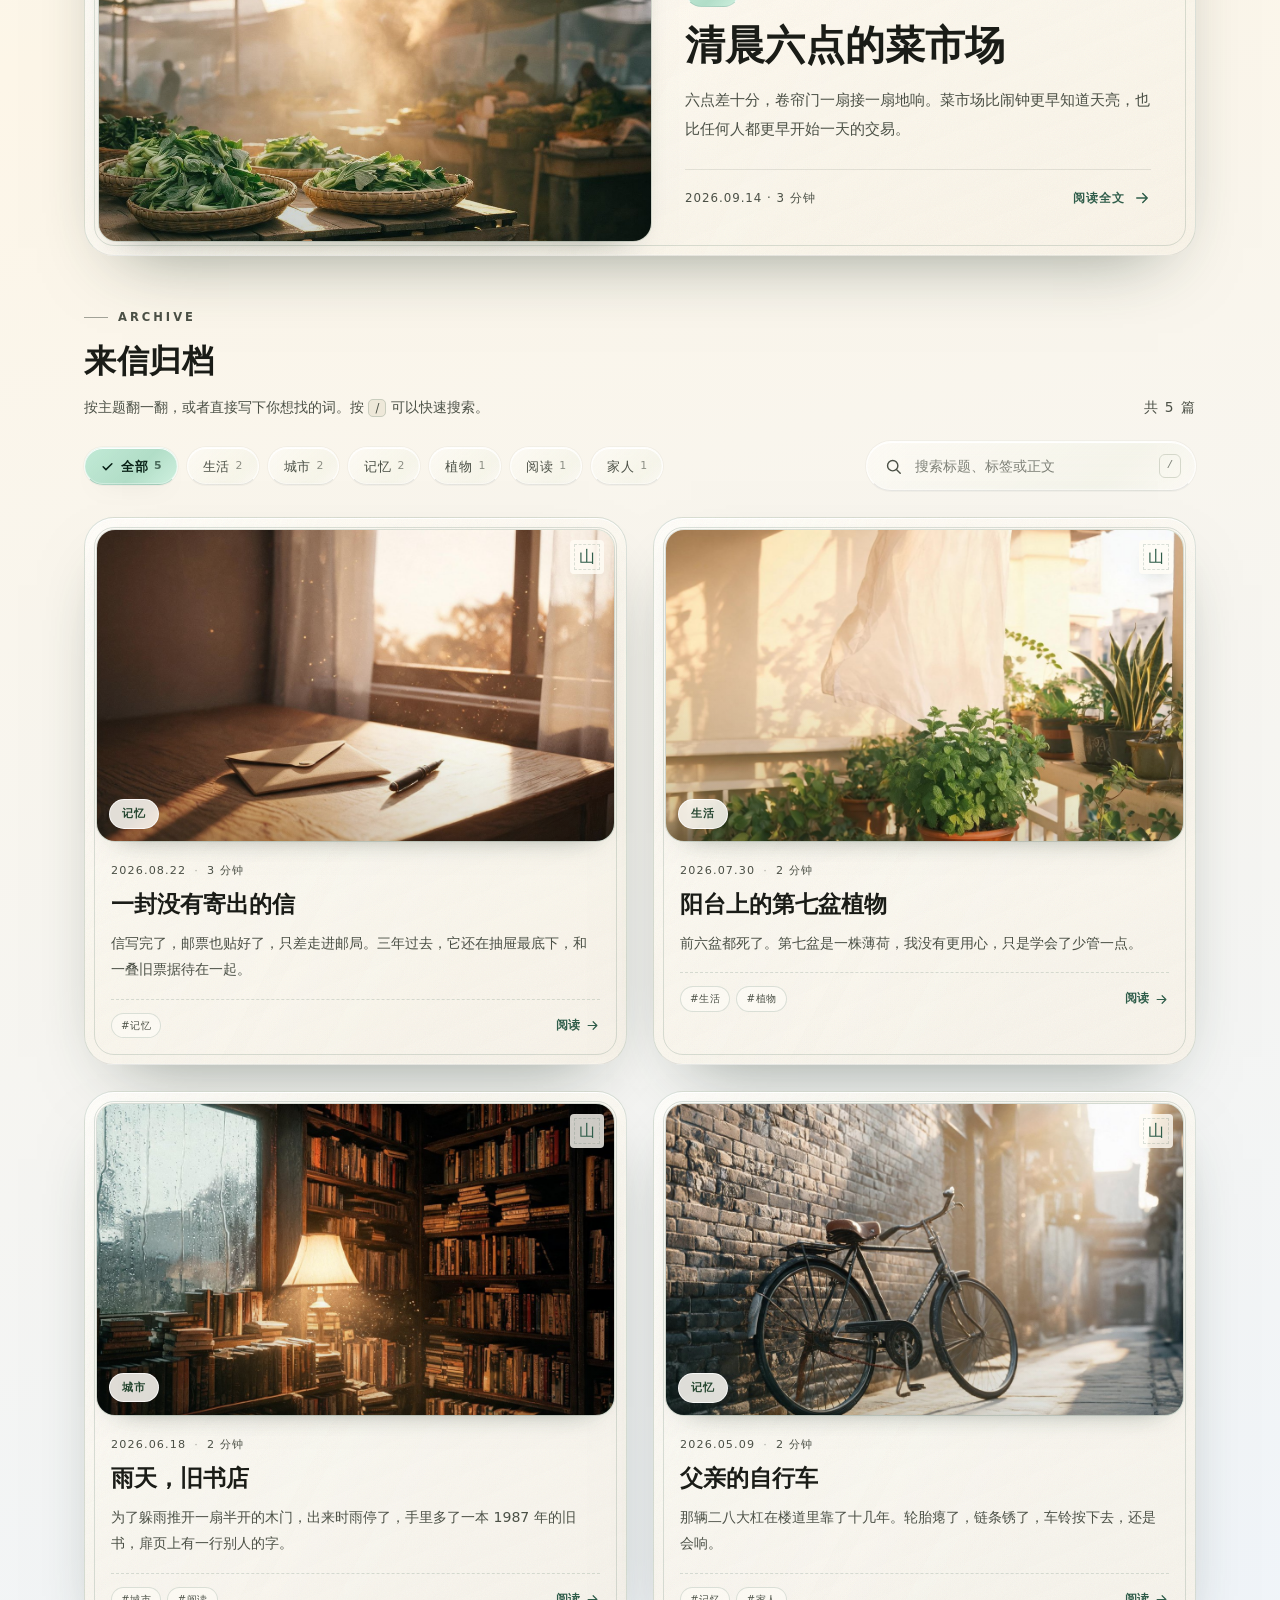
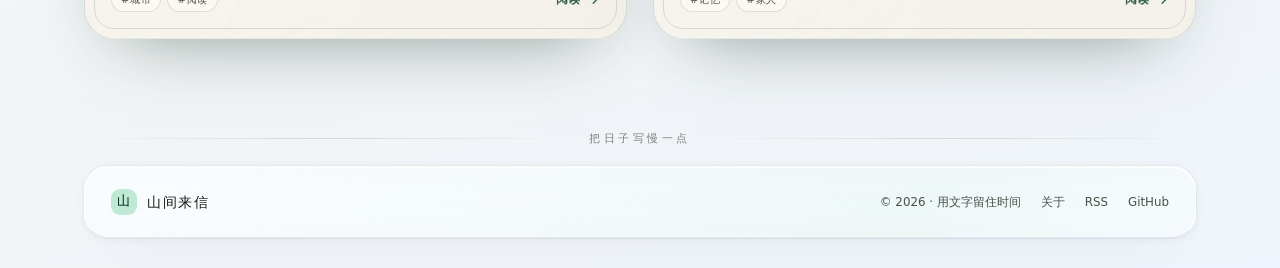
==== commit 49c27973: "打磨编辑化排版细节 小节标题增加短横线，首屏统计加入细分隔线；纸卡叠极淡纸纹， 封面悬停加柔光扫光；页脚增加渐隐细线落款；补充标题/正文换行优化、 等宽数字与细滚动条，关于页照片悬停回正。" ====
--- a/index.html
+++ b/index.html
@@ -16,7 +16,7 @@
   <meta property="og:image" content="https://949487.github.io/shan-jian-lai-xin/assets/img/letter.jpg">
   <meta name="twitter:card" content="summary_large_image">
   <link rel="icon" href="assets/img/favicon.svg" type="image/svg+xml">
-  <link rel="stylesheet" href="assets/css/style.css?v=9">
+  <link rel="stylesheet" href="assets/css/style.css?v=10">
   <script>
     (function () {
       document.documentElement.classList.add("js");
@@ -159,6 +159,7 @@
   </main>
 
   <footer class="site-footer">
+    <div class="footer-colophon" aria-hidden="true"><span>把日子写慢一点</span></div>
     <div class="footer-bar glass">
       <div class="footer-brand"><i aria-hidden="true">山</i>山间来信</div>
       <div class="footer-links">
--- a/assets/css/style.css
+++ b/assets/css/style.css
@@ -234,6 +234,35 @@
   outline-offset: 3px;
 }
 
+/* 标题避免孤字，正文保持更好的换行节奏 */
+h1, h2, h3 { text-wrap: balance; }
+.hero-lead,
+.post-card p,
+.feature-content p,
+.post-body p,
+.daily-body p { text-wrap: pretty; }
+
+/* 日期与数字用等宽数字，列表对齐更稳 */
+time,
+.stat b,
+.result-meta { font-variant-numeric: tabular-nums; }
+
+/* 细滚动条，和玻璃语言一致 */
+@supports (scrollbar-color: auto) {
+  html {
+    scrollbar-width: thin;
+    scrollbar-color: var(--outline-variant) transparent;
+  }
+}
+::-webkit-scrollbar { width: 10px; height: 10px; }
+::-webkit-scrollbar-thumb {
+  border: 3px solid transparent;
+  border-radius: 99px;
+  background-clip: content-box;
+  background-color: var(--outline-variant);
+}
+::-webkit-scrollbar-thumb:hover { background-color: var(--outline); }
+
 [hidden] { display: none !important; }
 
 /* ---------- Layout helpers ---------- */
@@ -257,8 +286,10 @@
 .paper {
   position: relative;
   background:
+    url("data:image/svg+xml,%3Csvg xmlns='http://www.w3.org/2000/svg' width='180' height='180'%3E%3Cfilter id='p'%3E%3CfeTurbulence type='fractalNoise' baseFrequency='.9' numOctaves='2' stitchTiles='stitch'/%3E%3C/filter%3E%3Crect width='180' height='180' filter='url(%23p)' opacity='.05'/%3E%3C/svg%3E") repeat,
     linear-gradient(118deg, var(--paper-sheen) 0%, transparent 30%, rgba(255, 255, 255, .04) 52%, transparent 76%),
     linear-gradient(158deg, var(--paper-1), var(--paper-2));
+  background-size: 180px 180px, auto, auto;
   border: 1px solid var(--paper-border);
   border-bottom-color: var(--glass-border-dark);
   /* 纸卡数量多，不做 backdrop-filter，避免整页重采样掉帧；
@@ -637,7 +668,10 @@
   display: flex;
   flex-wrap: wrap;
   gap: 12px;
-  margin-top: 40px;
+  max-width: 560px;
+  margin-top: 34px;
+  padding-top: 24px;
+  border-top: 1px solid var(--hairline);
 }
 
 .stat {
@@ -782,6 +816,16 @@
   padding: 34px 0 22px;
 }
 
+/* 小节标签前加一道短横线，形成编辑排版的节奏 */
+.section-head .eyebrow::before {
+  content: "";
+  width: 24px;
+  height: 1px;
+  flex: none;
+  background: currentColor;
+  opacity: .5;
+}
+
 .section-head h2 {
   margin: 6px 0 0;
   font-family: var(--serif);
@@ -937,6 +981,22 @@
   background: linear-gradient(200deg, transparent 45%, rgba(20, 40, 30, .28));
   pointer-events: none;
 }
+.feature-media::before {
+  content: "";
+  position: absolute;
+  inset: 0;
+  z-index: 1;
+  pointer-events: none;
+  background: linear-gradient(112deg, transparent 38%, rgba(255, 255, 255, .30) 50%, transparent 62%);
+  background-size: 240% 100%;
+  background-position: 200% 0;
+  opacity: 0;
+  transition: opacity .3s;
+}
+.feature-card:hover .feature-media::before {
+  opacity: 1;
+  animation: cover-sweep 1.15s var(--ease-emphasized);
+}
 
 .feature-badge {
   position: absolute;
@@ -1208,6 +1268,27 @@
   inset: 0;
   background: linear-gradient(190deg, transparent 55%, rgba(18, 38, 28, .22));
   pointer-events: none;
+}
+/* 悬停时一道柔光扫过封面，呼应玻璃的 specular 高光 */
+.post-cover::before {
+  content: "";
+  position: absolute;
+  inset: 0;
+  z-index: 1;
+  pointer-events: none;
+  background: linear-gradient(112deg, transparent 38%, rgba(255, 255, 255, .32) 50%, transparent 62%);
+  background-size: 240% 100%;
+  background-position: 200% 0;
+  opacity: 0;
+  transition: opacity .3s;
+}
+.post-card:hover .post-cover::before {
+  opacity: 1;
+  animation: cover-sweep 1.05s var(--ease-emphasized);
+}
+@keyframes cover-sweep {
+  0% { background-position: 200% 0; }
+  100% { background-position: -80% 0; }
 }
 
 .cover-tag {
@@ -1330,6 +1411,26 @@
 /* ---------- Footer ---------- */
 .site-footer {
   padding: 0 24px 30px;
+}
+/* 页脚落款：两道渐隐细线夹一行小字 */
+.footer-colophon {
+  max-width: 1112px;
+  margin: 0 auto 18px;
+  display: flex;
+  align-items: center;
+  gap: 18px;
+  font-family: var(--serif);
+  font-size: .68rem;
+  letter-spacing: .32em;
+  color: var(--on-surface-variant);
+  opacity: .7;
+}
+.footer-colophon::before,
+.footer-colophon::after {
+  content: "";
+  flex: 1;
+  height: 1px;
+  background: linear-gradient(90deg, transparent, var(--outline-variant), transparent);
 }
 .footer-bar {
   max-width: 1112px;
@@ -2023,6 +2124,11 @@
   background: var(--paper-inset);
   box-shadow: 0 26px 44px -30px var(--shadow-tint);
   transform: rotate(2.4deg);
+  transition: transform .5s var(--ease-spring), box-shadow .5s;
+}
+.about-photo:hover {
+  transform: rotate(0deg) translateY(-3px);
+  box-shadow: 0 34px 56px -32px var(--shadow-tint);
 }
 .about-photo img {
   width: 100%;
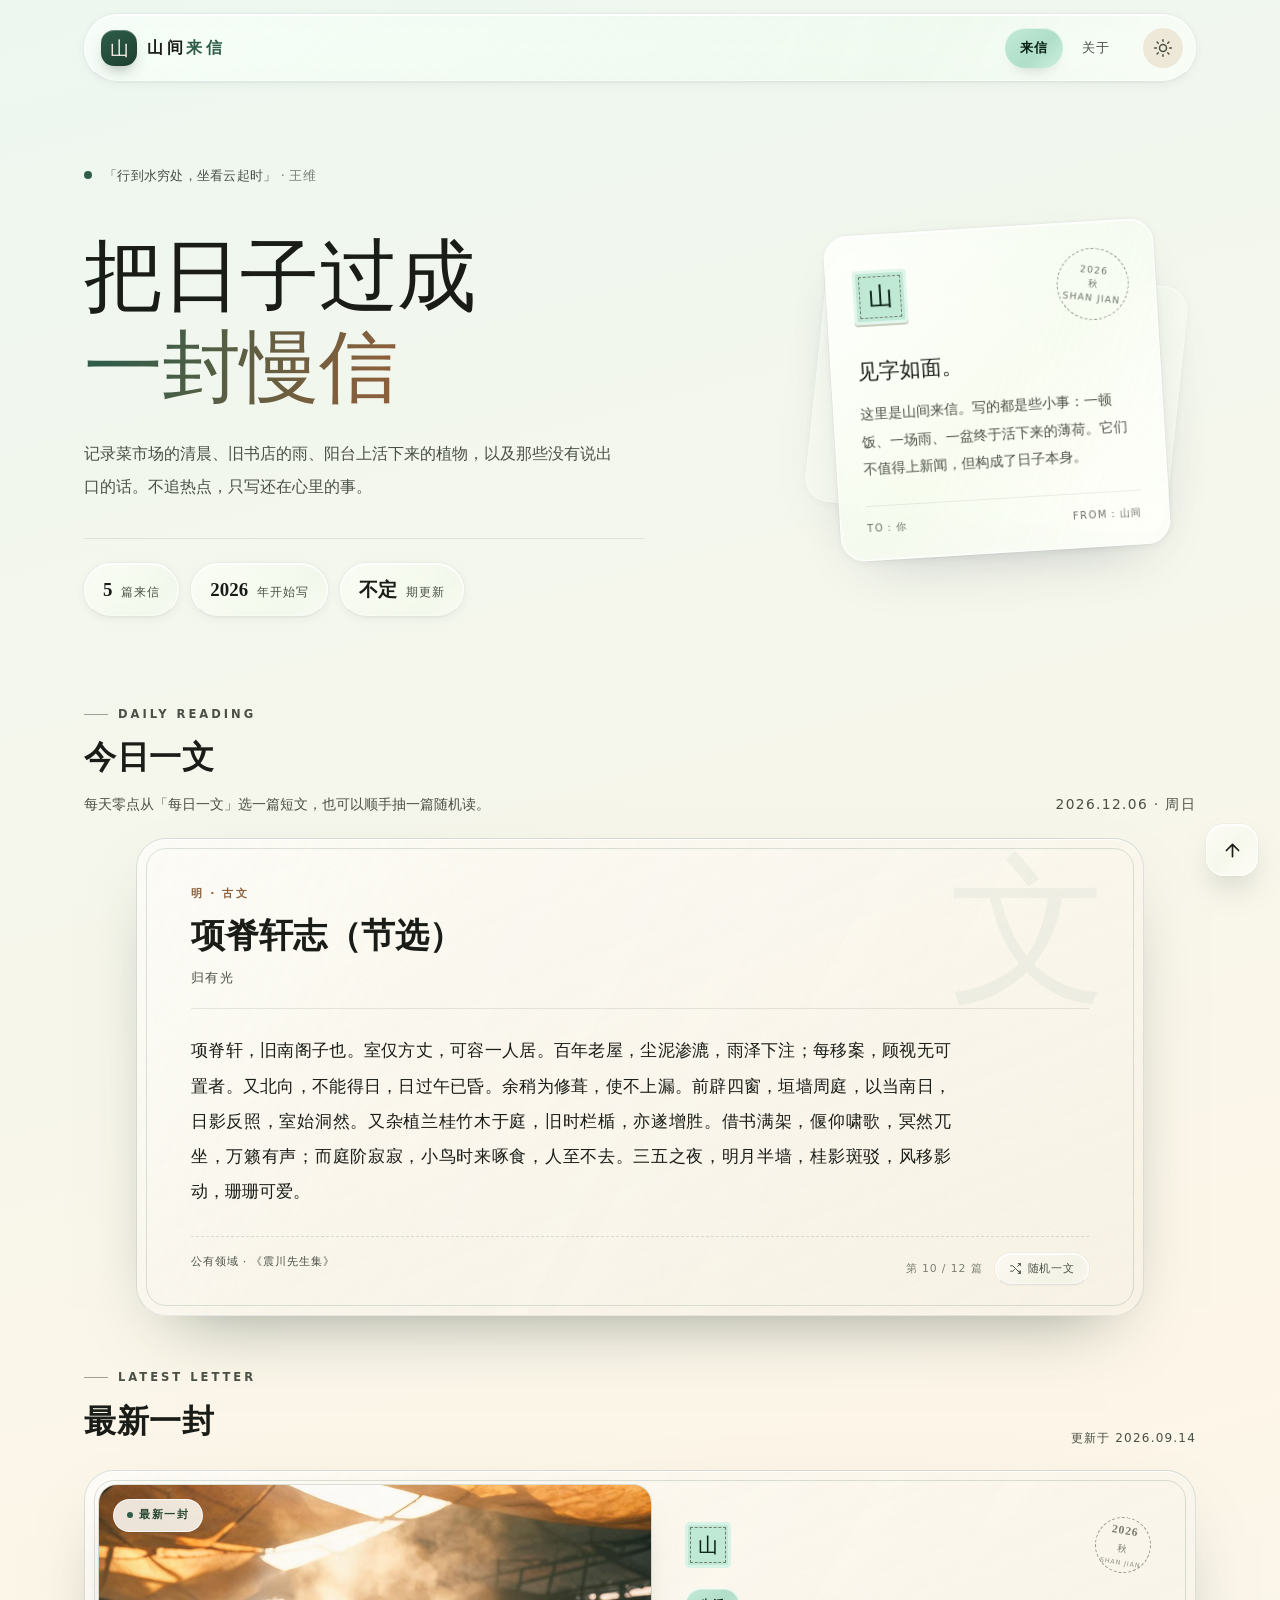
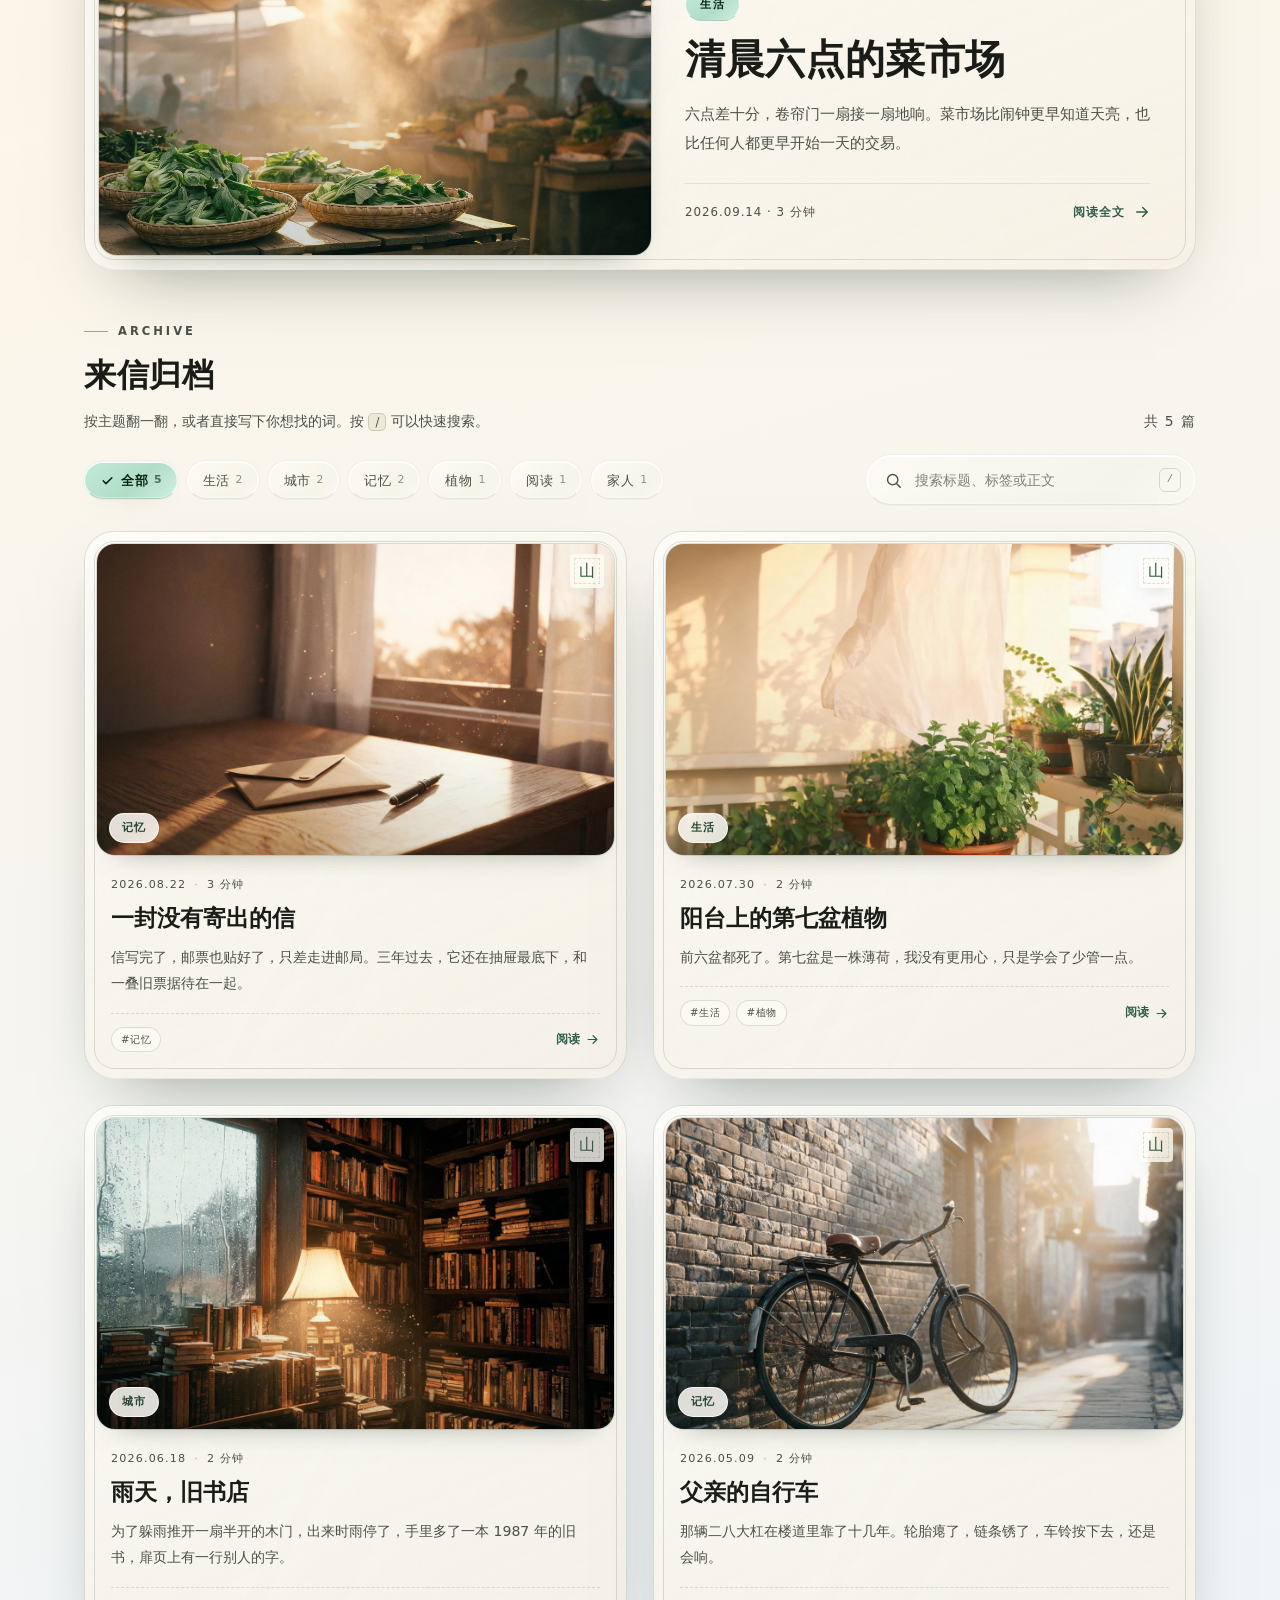
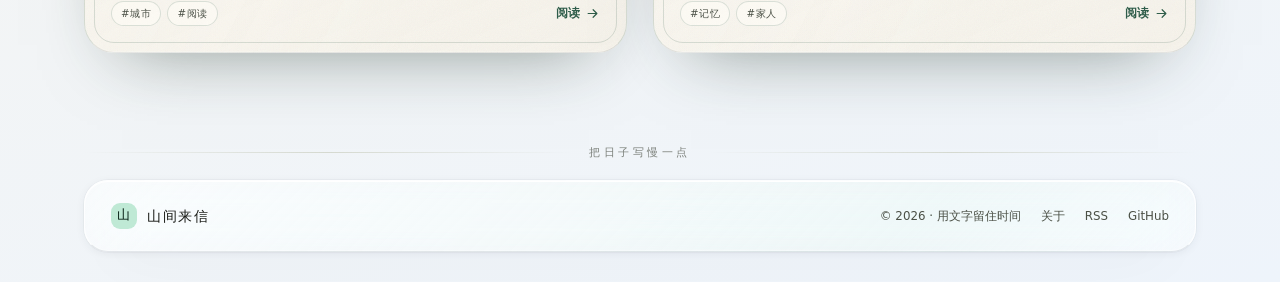
==== commit bd8f30fb: "接入每日一文与随机一文 首页今日一文改为调用 qhsou 每日一文接口，按北京时间缓存当天一篇， 同一天内保持稳定；接口失败时回退本地公版古文。 新增「随机一文」随时再抽一篇，长文默认折叠并支持展开/" ====
--- a/index.html
+++ b/index.html
@@ -16,7 +16,7 @@
   <meta property="og:image" content="https://949487.github.io/shan-jian-lai-xin/assets/img/letter.jpg">
   <meta name="twitter:card" content="summary_large_image">
   <link rel="icon" href="assets/img/favicon.svg" type="image/svg+xml">
-  <link rel="stylesheet" href="assets/css/style.css?v=10">
+  <link rel="stylesheet" href="assets/css/style.css?v=11">
   <script>
     (function () {
       document.documentElement.classList.add("js");
@@ -97,7 +97,7 @@
         <div>
           <div class="eyebrow">Daily reading</div>
           <h2 id="daily-title">今日一文</h2>
-          <p>每天零点换一篇公有领域的旧文。文字据通行版本校录，读慢一点。</p>
+          <p>每天零点从「每日一文」选一篇短文，也可以顺手抽一篇随机读。</p>
         </div>
         <p class="result-meta" id="daily-date"></p>
       </div>
@@ -109,9 +109,18 @@
           <p class="daily-author" id="daily-author"></p>
         </header>
         <div class="daily-body" id="daily-body"></div>
+        <button class="daily-expand ripple" id="daily-expand" type="button" hidden>展开全文</button>
         <footer class="daily-foot">
           <span id="daily-source"></span>
-          <span class="daily-count" id="daily-count"></span>
+          <div class="daily-actions">
+            <span class="daily-count" id="daily-count"></span>
+            <button class="daily-shuffle" id="daily-shuffle" type="button" aria-label="随机读一篇短文">
+              <svg viewBox="0 0 24 24" fill="none" stroke="currentColor" stroke-width="1.8" stroke-linecap="round" stroke-linejoin="round" aria-hidden="true">
+                <path d="M17 3h4v4M21 3l-5 5M3 7h4l10 10h4M17 21h4v-4M21 21l-5-5M3 17h4l3-3"/>
+              </svg>
+              <span>随机一文</span>
+            </button>
+          </div>
         </footer>
       </article>
     </section>
@@ -181,6 +190,6 @@
 
   <script src="data/daily.js?v=4"></script>
   <script src="data/posts.js?v=4"></script>
-  <script src="assets/js/main.js?v=5"></script>
+  <script src="assets/js/main.js?v=6"></script>
 </body>
 </html>
--- a/assets/css/style.css
+++ b/assets/css/style.css
@@ -931,6 +931,52 @@
   color: var(--on-surface-variant);
 }
 .daily-count { opacity: .7; }
+.daily-actions {
+  display: flex;
+  align-items: center;
+  flex-wrap: wrap;
+  gap: 12px;
+}
+.daily-shuffle {
+  display: inline-flex;
+  align-items: center;
+  gap: 6px;
+  padding: 6px 13px;
+  border: 1px solid var(--glass-border);
+  border-bottom-color: var(--glass-border-dark);
+  border-radius: var(--r-full);
+  background: var(--glass);
+  box-shadow: var(--glass-highlight);
+  color: var(--on-surface-variant);
+  font-size: .68rem;
+  letter-spacing: .08em;
+  transition: color .2s, transform .25s var(--ease-spring), box-shadow .25s;
+}
+.daily-shuffle svg { width: 13px; height: 13px; flex: none; }
+.daily-shuffle:hover {
+  background: var(--glass-accent);
+  color: var(--on-primary-container);
+  transform: translateY(-1px);
+}
+.daily-shuffle[aria-busy="true"] {
+  opacity: .55;
+  pointer-events: none;
+}
+.daily-expand {
+  margin-top: 16px;
+  padding: 0 0 2px;
+  border: 0;
+  border-bottom: 1px dashed var(--primary);
+  background: none;
+  color: var(--primary);
+  font-size: .78rem;
+  letter-spacing: .06em;
+}
+.daily-expand:hover { opacity: .7; }
+.daily-head,
+.daily-body { transition: opacity .22s; }
+.daily-card.is-switching .daily-head,
+.daily-card.is-switching .daily-body { opacity: .35; }
 
 @media (max-width: 680px) {
   .daily-card { padding: 28px 22px 22px; border-radius: var(--r-lg); }
